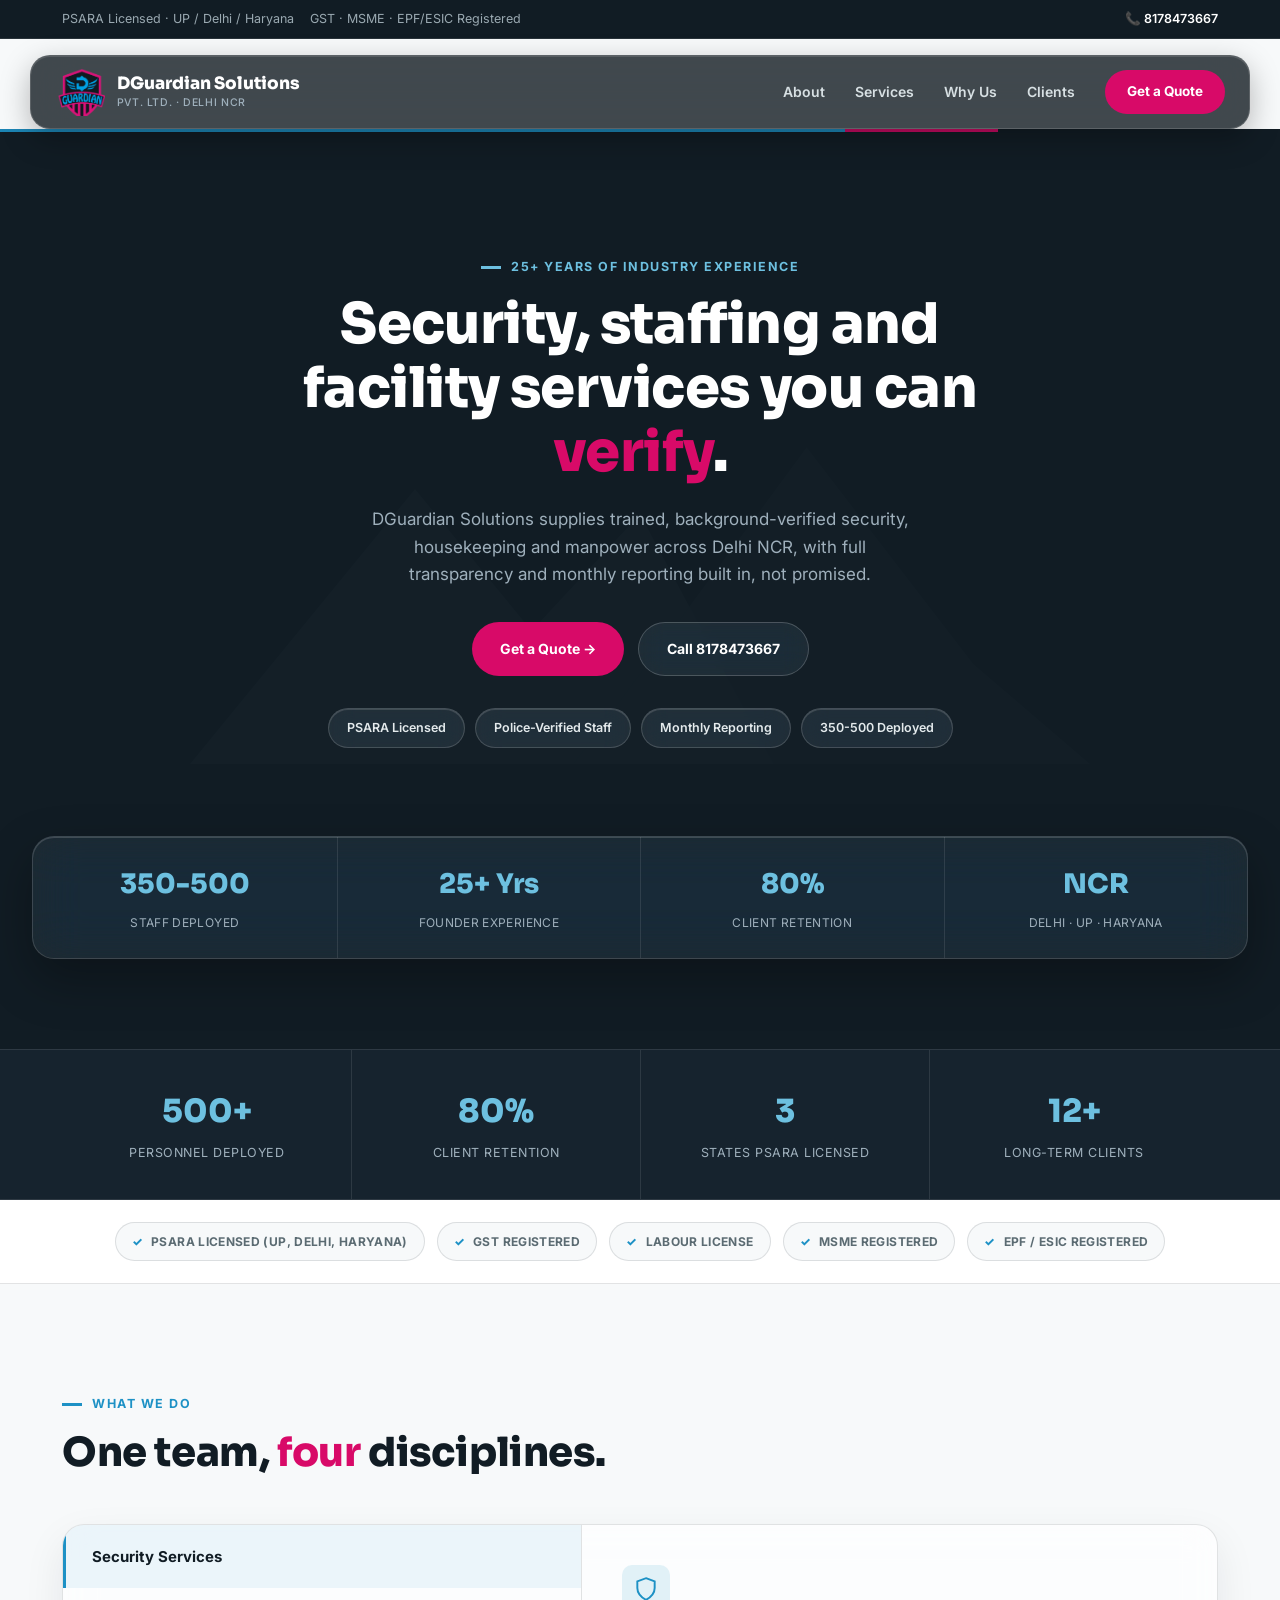
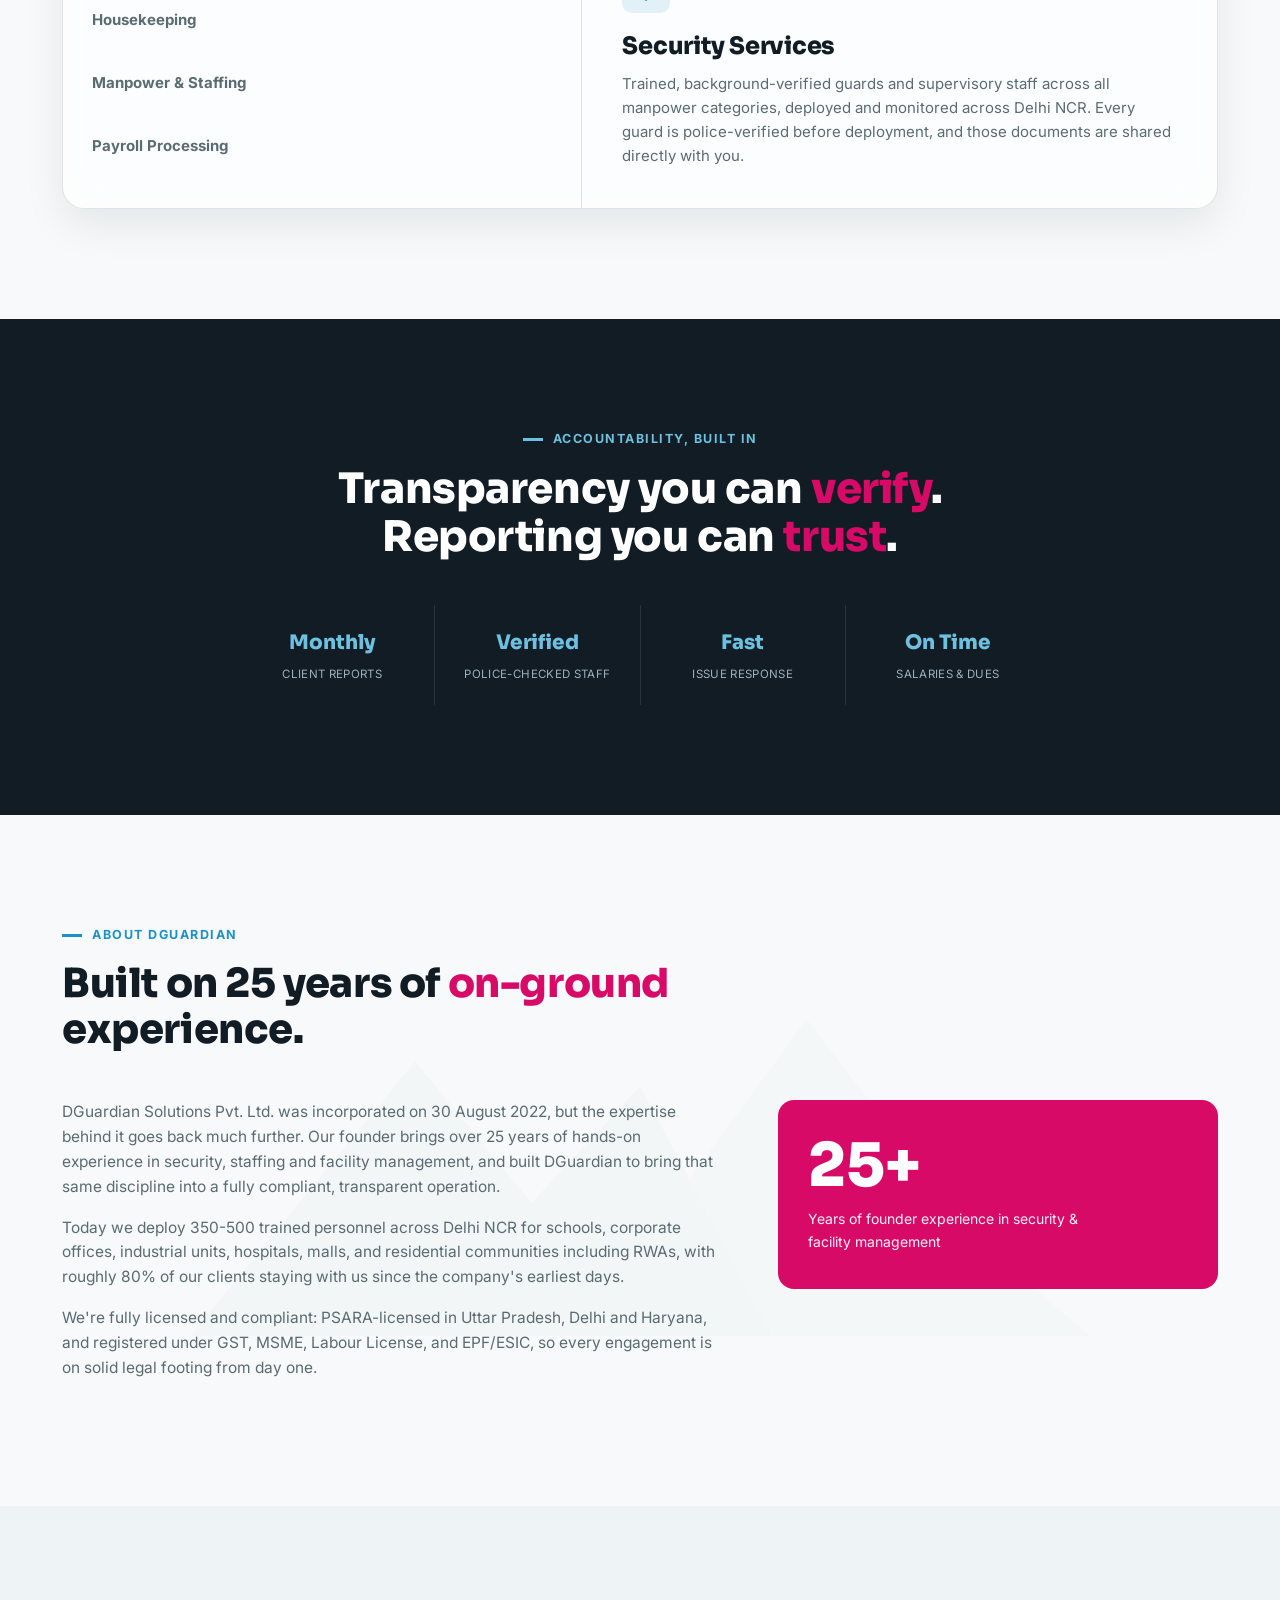
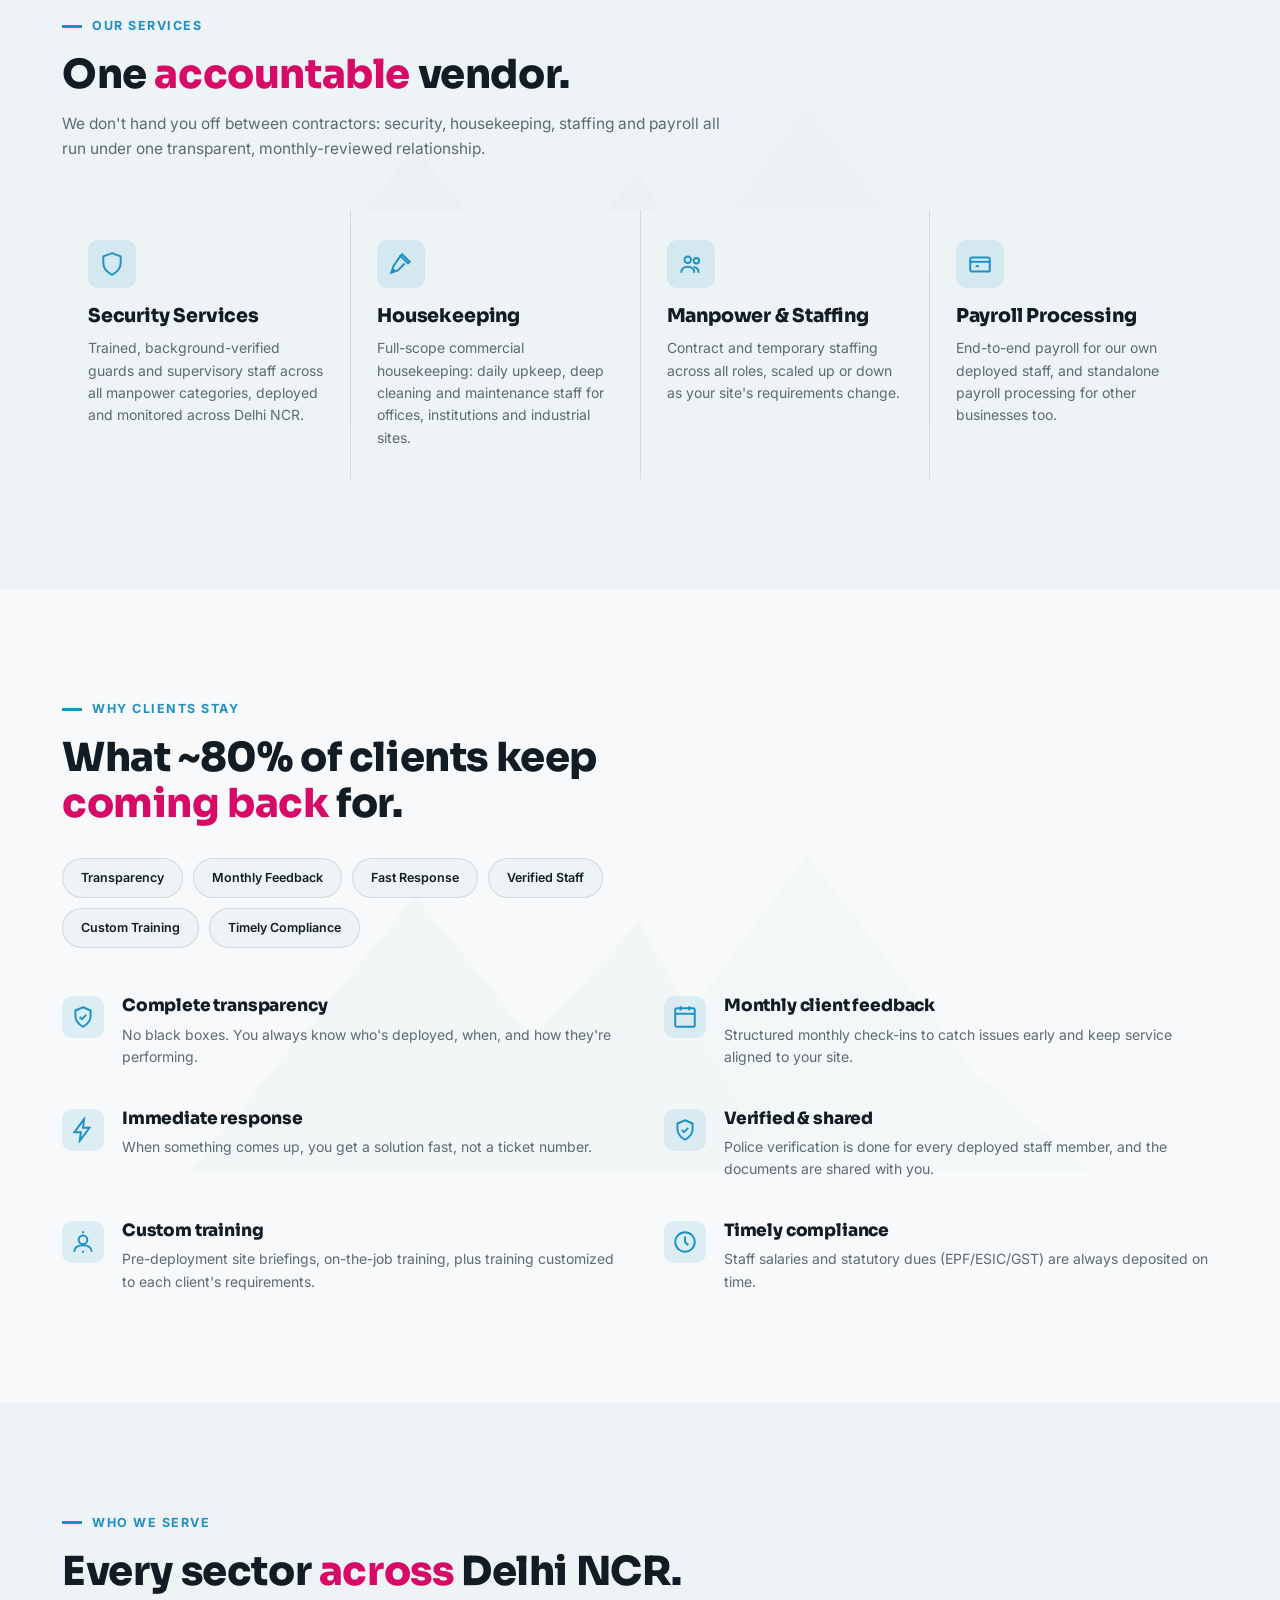
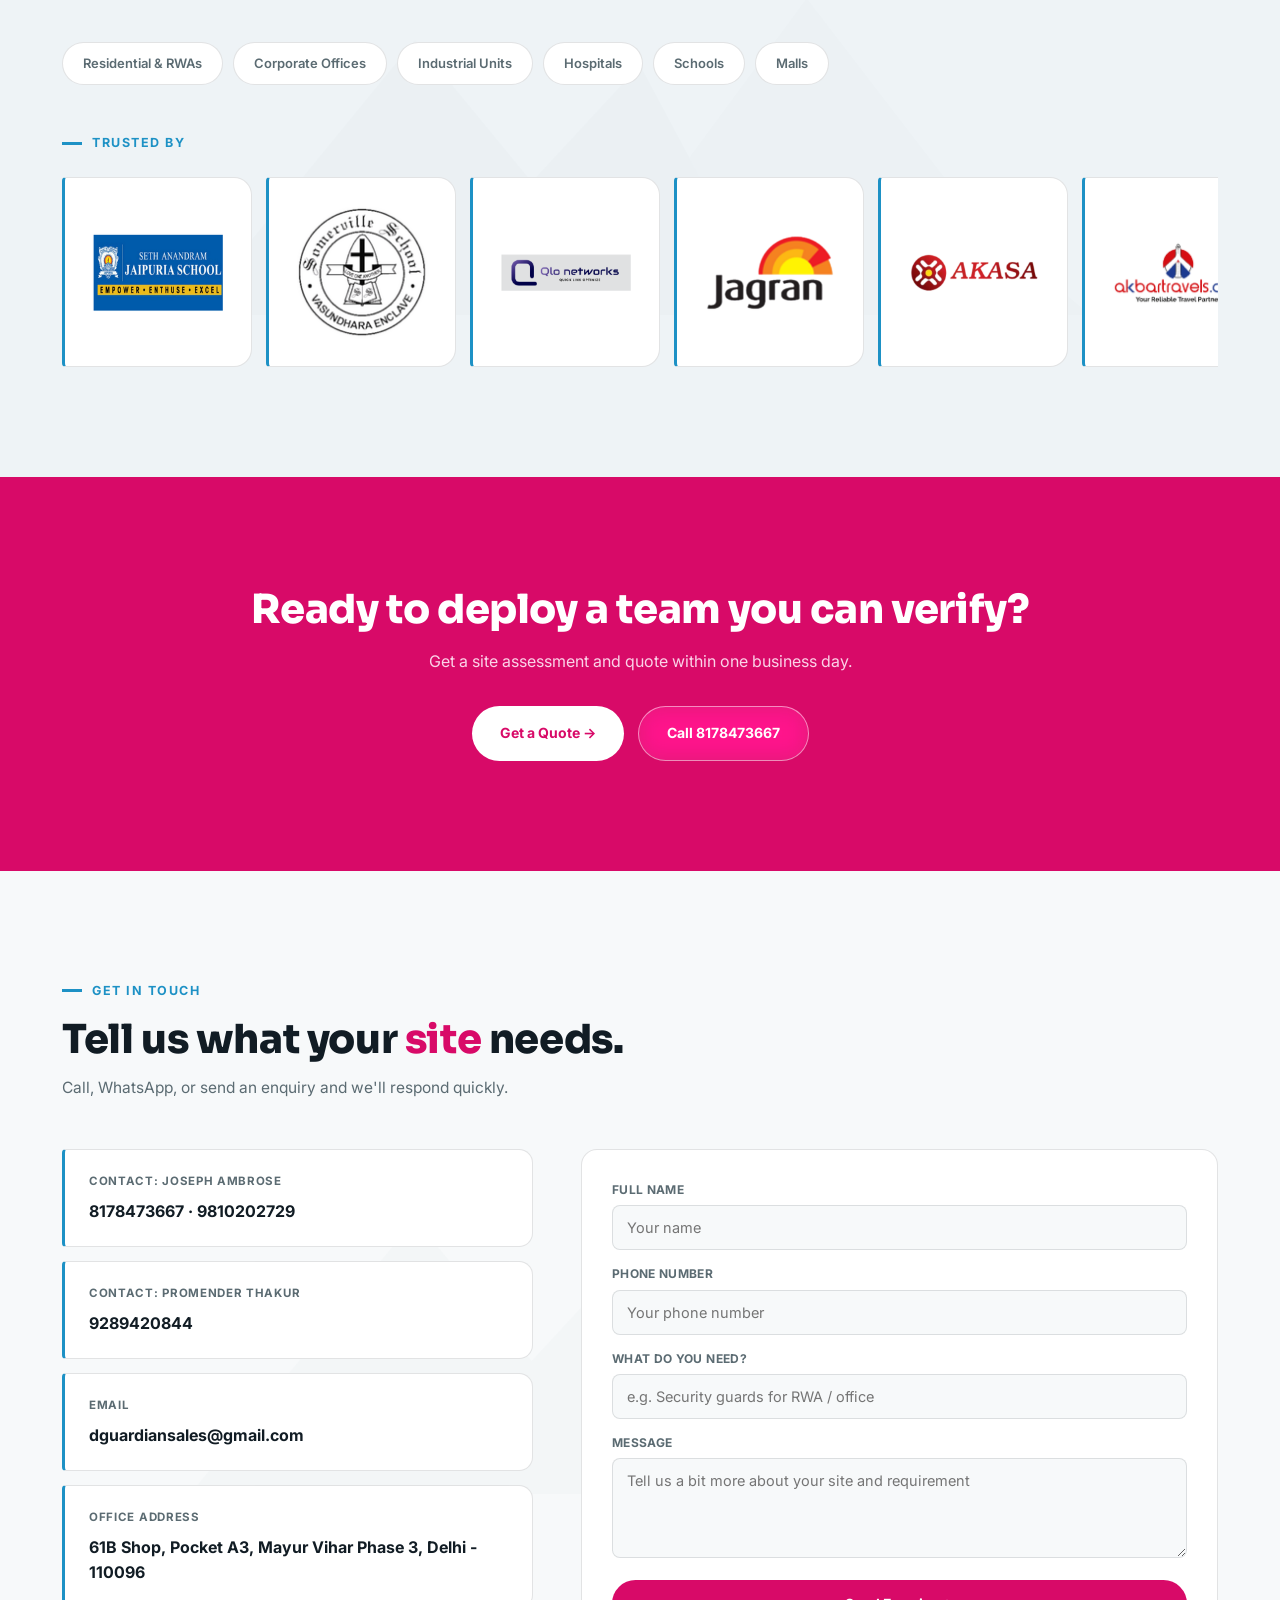
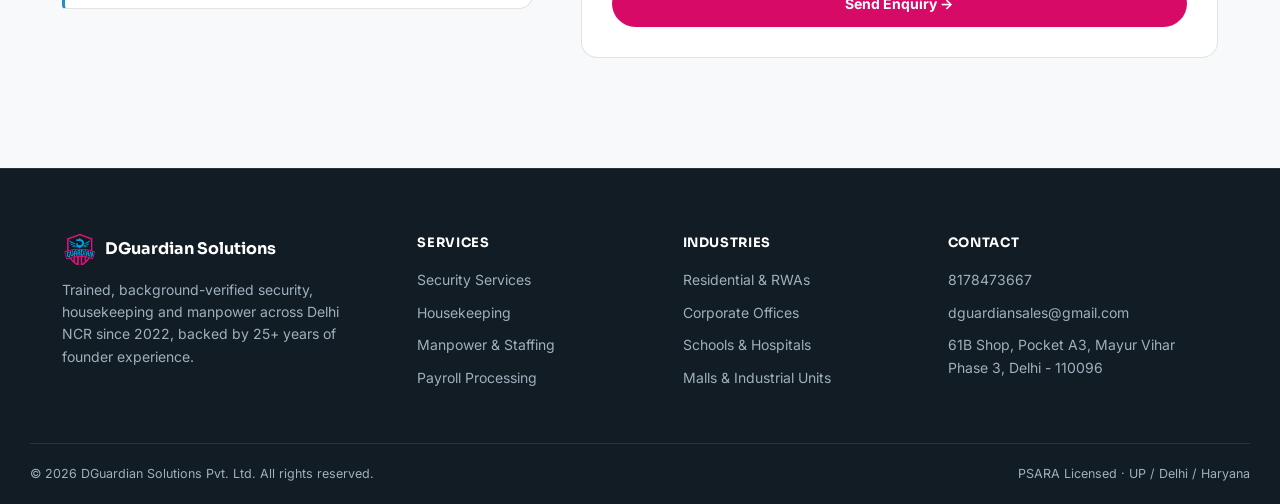
==== index.html @ 7794c3d0 "Add files via upload" ====
<!DOCTYPE html>
<html lang="en">
<head>
<meta charset="UTF-8">
<meta name="viewport" content="width=device-width, initial-scale=1.0">
<title>DGuardian Solutions Pvt. Ltd. | Security, Housekeeping &amp; Manpower in Delhi NCR</title>
<style>
  @import url('https://fonts.googleapis.com/css2?family=Sora:wght@600;700;800&family=Inter:wght@400;500;600;700&display=swap');

  :root{
    --navy:#111C24;
    --navy-2:#16232E;
    --navy-3:#1C2B37;
    --white:#F7F9FA;
    --panel-light:#FFFFFF;
    --alt-light:#EEF3F6;
    --ink:#111C24;
    --muted-ink:#5B6B72;
    --muted-onDark:#9FB0BC;
    --line-light:rgba(17,28,36,0.12);
    --line-dark:rgba(255,255,255,0.10);
    --blue:#1D91C5;
    --blue-dim:#6DC0E0;
    --magenta:#D80A68;
    --magenta-dim:#F291C0;
  }

  *{box-sizing:border-box; margin:0; padding:0;}
  html{scroll-behavior:smooth;}
  html, body{overflow-x:clip;}
  body{
    font-family:'Inter',sans-serif;
    background:var(--white);
    color:var(--ink);
    line-height:1.6;
    -webkit-font-smoothing:antialiased;
  }
  img,svg{max-width:100%; display:block;}
  a{color:inherit; text-decoration:none;}
  ul{list-style:none;}
  h1,h2,h3,h4{
    font-family:'Sora',sans-serif;
    font-weight:800;
    letter-spacing:-0.01em;
    line-height:1.14;
    color:var(--ink);
  }
  .wrap{max-width:1220px; margin:0 auto; padding:0 32px;}
  section{padding:110px 0;}
  @media(max-width:720px){ section{padding:64px 0;} .wrap{padding:0 22px;} }
  .icon{ width:26px; height:26px; stroke:currentColor; fill:none; stroke-width:1.8; }
  .em{ color:var(--magenta); font-style:normal; font-weight:800; }

  .marker{
    display:flex; align-items:center; gap:10px;
    font-family:'Inter',sans-serif; font-size:12.5px; font-weight:700;
    letter-spacing:0.12em; text-transform:uppercase; color:var(--blue);
    margin-bottom:16px;
  }
  .marker::before{ content:""; width:20px; height:3px; background:var(--blue); flex:0 0 auto; }
  .marker.on-dark{ color:var(--blue-dim); }
  .marker.on-dark::before{ background:var(--blue-dim); }

  .mountain-wm{
    position:absolute; left:50%; top:50%; transform:translate(-50%,-50%);
    width:min(1000px,92%); height:auto; opacity:0.07; pointer-events:none; z-index:-1;
    color:#3A4C58;
  }
  .mountain-wm.on-light{ opacity:0.05; color:#B9C6CC; }
  @media(max-width:720px){ .mountain-wm{ opacity:0.05; } }

  /* ---------- Top bar (dark) ---------- */
  .topbar{ background:var(--navy); color:#9AA9B1; font-size:12.5px; border-bottom:1px solid var(--line-dark); }
  .topbar .wrap{ display:flex; justify-content:space-between; align-items:center; padding:9px 32px; gap:16px; flex-wrap:wrap; }
  .topbar a{ color:#fff; font-weight:600; }
  .topbar .badges{ display:flex; gap:16px; flex-wrap:wrap; }

  /* ---------- Nav (dark glass, floats over hero) ---------- */
  header.nav{
    position:sticky; top:0; z-index:50;
    padding:16px 20px 0;
    pointer-events:none;
  }
  .navrow{
    display:flex; align-items:center; justify-content:space-between;
    padding:12px 24px; position:relative;
    max-width:1220px; margin:0 auto;
    background:rgba(13,22,29,0.78);
    backdrop-filter:blur(22px) saturate(140%);
    -webkit-backdrop-filter:blur(22px) saturate(140%);
    border:1px solid rgba(255,255,255,0.14);
    border-radius:20px;
    box-shadow:0 10px 30px rgba(0,0,0,0.28), inset 0 1px 0 rgba(255,255,255,0.12);
    pointer-events:auto;
  }
  .brand{ display:flex; align-items:center; gap:12px; }
  .brand img{ height:48px; width:auto; }
  .brand .name{ font-family:'Sora',sans-serif; color:#fff; font-weight:800; font-size:17px; line-height:1.1; }
  .brand .name span{ display:block; color:var(--muted-onDark); font-size:10.5px; letter-spacing:0.06em; font-weight:500; margin-top:3px; font-family:'Inter',sans-serif; text-transform:uppercase; }
  nav.links{ display:flex; gap:30px; align-items:center; }
  nav.links a{ color:#D7E0E3; font-size:14px; font-weight:600; transition:color .15s; }
  nav.links a:hover{ color:var(--blue-dim); }
  .nav-cta{
    background:var(--magenta); color:#fff!important;
    padding:11px 22px; font-weight:700!important; font-size:13.5px!important;
    border-radius:30px;
    transition:background .15s;
  }
  .nav-cta:hover{ color:#fff!important; background:#b8085a; }
  .burger{ display:none; background:none; border:none; color:#fff; font-size:26px; cursor:pointer; }
  @media(max-width:900px){
    nav.links{
      display:none; position:absolute; top:calc(100% + 8px); left:0; right:0;
      background:rgba(17,28,36,0.85);
      backdrop-filter:blur(20px) saturate(160%);
      -webkit-backdrop-filter:blur(20px) saturate(160%);
      flex-direction:column; align-items:flex-start;
      padding:20px 22px; gap:20px;
      border:1px solid rgba(255,255,255,0.14);
      border-radius:18px;
      box-shadow:0 16px 40px rgba(0,0,0,0.3);
    }
    nav.links.open{ display:flex; }
    .burger{ display:block; }
  }

  /* ---------- Hero (dark) ---------- */
  .hero{ background:var(--navy); padding:64px 0 0; position:relative; z-index:0; overflow:hidden; }
  .hero::before{
    content:""; position:absolute; top:0; left:0; right:0; height:3px;
    background:linear-gradient(90deg, var(--blue) 0%, var(--blue) 66%, var(--magenta) 66%, var(--magenta) 78%, transparent 78%);
    opacity:0.9;
  }
  .hero-main{ display:block; text-align:center; max-width:820px; margin:0 auto; padding:64px 32px 88px; }
  .hero h1{ font-size:clamp(34px,4.6vw,56px); margin-bottom:22px; color:#fff; }
  .hero p.lead{ color:var(--muted-onDark); font-size:17px; max-width:560px; margin:0 auto 34px; }
  .cta-row{ display:flex; gap:14px; flex-wrap:wrap; justify-content:center; }
  .btn{
    display:inline-flex; align-items:center; gap:8px;
    padding:15px 28px; font-weight:700; font-size:14px; cursor:pointer; border:none;
    transition:background .15s, border-color .15s;
    font-family:'Inter',sans-serif;
    border-radius:30px;
  }
  .btn-primary{ background:var(--magenta); color:#fff; }
  .btn-primary:hover{ background:#b8085a; }
  .btn-outline{
    background:rgba(255,255,255,0.06); color:#fff;
    border:1px solid rgba(255,255,255,0.20);
    backdrop-filter:blur(12px) saturate(160%);
    -webkit-backdrop-filter:blur(12px) saturate(160%);
  }
  .btn-outline:hover{ border-color:var(--blue-dim); }

  .pill-row{ display:flex; flex-wrap:wrap; gap:10px; margin-top:32px; justify-content:flex-start; }
  .pill{
    font-size:12.5px; font-weight:600; color:#E4EAEC;
    padding:9px 18px; border-radius:30px;
    background:rgba(255,255,255,0.07);
    backdrop-filter:blur(14px) saturate(160%);
    -webkit-backdrop-filter:blur(14px) saturate(160%);
    border:1px solid rgba(255,255,255,0.16);
    box-shadow:inset 0 1px 0 rgba(255,255,255,0.14);
  }
  .pill.on-light{
    color:var(--ink);
    background:var(--alt-light);
    border:1px solid var(--line-light);
    backdrop-filter:none;
    -webkit-backdrop-filter:none;
    box-shadow:none;
  }

  .hero-strip{ padding:0 32px 90px; position:relative; z-index:1; }
  .hero-strip-row{
    display:grid; grid-template-columns:repeat(4,1fr);
    max-width:1220px; margin:0 auto;
    background:rgba(255,255,255,0.06);
    backdrop-filter:blur(24px) saturate(180%);
    -webkit-backdrop-filter:blur(24px) saturate(180%);
    border:1px solid rgba(255,255,255,0.14);
    border-radius:22px;
    box-shadow:0 20px 50px rgba(0,0,0,0.3), inset 0 1px 0 rgba(255,255,255,0.16);
    overflow:hidden;
  }
  @media(max-width:720px){ .hero-strip-row{ grid-template-columns:repeat(2,1fr); } }
  .hs-cell{ padding:26px 20px; text-align:center; border-left:1px solid rgba(255,255,255,0.10); }
  .hs-cell:first-child{ border-left:none; }
  @media(max-width:720px){ .hs-cell:nth-child(odd){ border-left:none; } .hs-cell{ border-top:1px solid rgba(255,255,255,0.10); } .hs-cell:nth-child(-n+2){ border-top:none; } }
  .hs-cell .n{ font-family:'Sora',sans-serif; font-weight:800; font-size:27px; color:var(--blue-dim); }
  .hs-cell .l{ font-size:12px; color:var(--muted-onDark); margin-top:6px; text-transform:uppercase; letter-spacing:0.03em; }

  /* ---------- Stats band (dark navy, blue numbers) ---------- */
  .stats-band{ background:var(--navy-2); padding:0; border-top:1px solid var(--line-dark); border-bottom:1px solid var(--line-dark); }
  .stats-band .row{ display:grid; grid-template-columns:repeat(4,1fr); }
  @media(max-width:720px){ .stats-band .row{ grid-template-columns:repeat(2,1fr); } }
  .stats-band .cell{ padding:36px 20px; text-align:center; border-left:1px solid var(--line-dark); }
  .stats-band .cell:first-child{ border-left:none; }
  @media(max-width:720px){ .stats-band .cell:nth-child(odd){ border-left:none; } }
  .stats-band .n{ font-family:'Sora',sans-serif; font-weight:800; font-size:32px; color:var(--blue-dim); }
  .stats-band .l{ font-size:12.5px; color:var(--muted-onDark); margin-top:6px; text-transform:uppercase; letter-spacing:0.04em; }

  /* ---------- Compliance strip (light) ---------- */
  .compliance{ background:var(--panel-light); padding:22px 0; border-bottom:1px solid var(--line-light); }
  .compliance .wrap{ display:flex; gap:12px; flex-wrap:wrap; justify-content:center; }
  .comp-chip{
    font-size:12px; font-weight:700; color:var(--muted-ink); display:flex; align-items:center; gap:8px;
    text-transform:uppercase; letter-spacing:0.03em;
    padding:9px 16px; border:1px solid var(--line-light); background:var(--white);
    border-radius:30px;
  }
  .comp-chip .tick{ color:var(--blue); font-weight:800; }

  /* ---------- Section heading pattern ---------- */
  .sec-head{ max-width:680px; margin-bottom:48px; }
  .sec-head h2{ font-size:clamp(28px,3.4vw,40px); margin-bottom:14px; }
  .sec-head p{ font-size:15.5px; color:var(--muted-ink); }
  .on-dark .sec-head h2{ color:#fff; }
  .on-dark .sec-head p{ color:var(--muted-onDark); }

  /* ---------- Tabbed feature card (light section) ---------- */
  .tabs-section{ background:var(--white); position:relative; z-index:0; overflow:hidden; }
  .tabs-card{
    display:grid; grid-template-columns:0.9fr 1.1fr;
    background:rgba(255,255,255,0.7);
    backdrop-filter:blur(16px) saturate(140%);
    -webkit-backdrop-filter:blur(16px) saturate(140%);
    border:1px solid var(--line-light);
    border-radius:22px;
    box-shadow:0 16px 40px rgba(17,28,36,0.08);
    overflow:hidden;
  }
  @media(max-width:900px){ .tabs-card{ grid-template-columns:1fr; } }
  .tabs-list{ border-right:1px solid var(--line-light); }
  @media(max-width:900px){ .tabs-list{ border-right:none; border-bottom:1px solid var(--line-light); display:flex; overflow-x:auto; } }
  .tab-btn{
    display:block; width:100%; text-align:left; background:none; border:none; cursor:pointer;
    padding:22px 26px; font-weight:700; font-size:15px; color:var(--muted-ink);
    border-left:3px solid transparent; transition:background .15s, color .15s;
    font-family:'Inter',sans-serif;
  }
  @media(max-width:900px){ .tab-btn{ white-space:nowrap; border-left:none; border-bottom:3px solid transparent; } }
  .tab-btn:hover{ color:var(--ink); }
  .tab-btn.active{ color:var(--ink); background:rgba(29,145,197,0.08); border-left-color:var(--blue); }
  @media(max-width:900px){ .tab-btn.active{ border-left-color:transparent; border-bottom-color:var(--blue); } }
  .tab-panels{ padding:40px; display:flex; align-items:center; }
  @media(max-width:720px){ .tab-panels{ padding:28px; } }
  .tab-panel{ display:none; }
  .tab-panel.active{ display:block; }
  .tab-panel .icon-badge{ width:48px; height:48px; display:flex; align-items:center; justify-content:center; background:rgba(29,145,197,0.12); color:var(--blue); margin-bottom:20px; border-radius:10px; }
  .tab-panel h3{ font-size:24px; margin-bottom:12px; }
  .tab-panel p{ font-size:15px; color:var(--muted-ink); }

  /* ---------- Statement + stats row (dark navy) ---------- */
  .statement{ background:var(--navy); text-align:center; position:relative; z-index:0; overflow:hidden; }
  .statement h2{ font-size:clamp(28px,3.6vw,42px); max-width:760px; margin:0 auto 44px; color:#fff; }
  .statement-row{ display:grid; grid-template-columns:repeat(4,1fr); gap:1px; background:var(--line-dark); max-width:820px; margin:0 auto; }
  @media(max-width:720px){ .statement-row{ grid-template-columns:repeat(2,1fr); } }
  .statement-row .cell{ background:var(--navy); padding:22px 14px; }
  .statement-row .n{ font-family:'Sora',sans-serif; font-weight:800; font-size:20px; color:var(--blue-dim); }
  .statement-row .l{ font-size:11.5px; color:var(--muted-onDark); margin-top:6px; text-transform:uppercase; letter-spacing:0.03em; }

  /* ---------- About (light) ---------- */
  .about{ background:var(--white); position:relative; z-index:0; overflow:hidden; }
  .about-grid{ display:grid; grid-template-columns:1.2fr 0.8fr; gap:56px; align-items:start; }
  @media(max-width:900px){ .about-grid{ grid-template-columns:1fr; } }
  .about-copy p{ margin-bottom:16px; color:var(--muted-ink); font-size:15.5px; }
  .founder-card{ background:var(--magenta); color:#fff; padding:36px 30px; border-radius:16px; }
  .founder-card .big-num{ font-family:'Sora',sans-serif; font-weight:800; font-size:60px; line-height:1; }
  .founder-card .cap{ font-size:14px; opacity:0.95; margin-top:12px; max-width:280px; }

  /* ---------- Services (light) ---------- */
  .services{ background:var(--alt-light); position:relative; z-index:0; overflow:hidden; }
  .svc-grid{ display:grid; grid-template-columns:repeat(4,1fr); gap:1px; background:var(--line-light); }
  @media(max-width:960px){ .svc-grid{ grid-template-columns:1fr 1fr; } }
  @media(max-width:560px){ .svc-grid{ grid-template-columns:1fr; } }
  .svc-card{ background:var(--alt-light); padding:30px 26px; }
  .svc-card .icon-badge{
    width:48px; height:48px; display:flex; align-items:center; justify-content:center;
    background:rgba(29,145,197,0.12); color:var(--blue); margin-bottom:18px; border-radius:10px;
  }
  .svc-card h3{ font-size:19px; margin-bottom:10px; }
  .svc-card p{ font-size:14px; color:var(--muted-ink); }

  /* ---------- Why choose us (light) ---------- */
  .why{ background:var(--white); position:relative; z-index:0; overflow:hidden; }
  .why-grid{ display:grid; grid-template-columns:1fr 1fr; gap:40px 48px; }
  @media(max-width:720px){ .why-grid{ grid-template-columns:1fr; gap:32px; } }
  .why-item{ padding:0; display:flex; gap:18px; align-items:flex-start; }
  .why-item .icon-badge{
    flex:0 0 auto; width:42px; height:42px; display:flex; align-items:center; justify-content:center;
    background:rgba(29,145,197,0.12); color:var(--blue); border-radius:10px;
  }
  .why-item h4{ font-size:17px; margin-bottom:8px; }
  .why-item p{ font-size:14px; color:var(--muted-ink); }

  /* ---------- Industries / clients (light) ---------- */
  .industries{ background:var(--alt-light); position:relative; z-index:0; overflow:hidden; }
  .chip-row{ display:flex; flex-wrap:wrap; gap:10px; margin-bottom:48px; }
  .chip{
    padding:10px 20px; background:var(--panel-light); border:1px solid var(--line-light);
    font-size:13px; font-weight:600; color:var(--muted-ink);
    transition:border-color .15s, color .15s; border-radius:30px;
  }
  .chip:hover{ border-color:var(--blue); color:var(--ink); }

  .marquee{ overflow:hidden; position:relative; }
  .marquee-track{ display:flex; gap:14px; width:max-content; animation:scroll-left 32s linear infinite; }
  .marquee:hover .marquee-track{ animation-play-state:paused; }
  @keyframes scroll-left{ from{transform:translateX(0);} to{transform:translateX(-50%);} }
  .logo-plate{
    background:var(--panel-light); border:1px solid var(--line-light); border-left:3px solid var(--blue);
    display:flex; align-items:center; justify-content:center; text-align:center;
    width:190px; height:190px; flex:0 0 auto; padding:18px;
    font-family:'Sora',sans-serif; font-weight:700; font-size:13.5px; color:var(--ink);
    line-height:1.3; white-space:normal;
    border-radius:4px 18px 18px 4px;
  }
  .logo-plate.has-img{ padding:24px; }
  .logo-plate.has-img img{ max-width:100%; max-height:100%; width:auto; height:auto; object-fit:contain; }
  @media(max-width:720px){
    .logo-plate{ width:140px; height:140px; padding:14px; font-size:12px; }
    .logo-plate.has-img{ padding:16px; }
  }

  /* ---------- CTA band (magenta — the one deliberate CTA moment) ---------- */
  .cta-band{ background:var(--magenta); text-align:center; }
  .cta-band h2{ color:#fff; font-size:clamp(28px,3.6vw,40px); margin-bottom:16px; }
  .cta-band p{ color:#FBD3E8; font-size:16px; margin-bottom:32px; }
  .cta-band .cta-row{ justify-content:center; }
  .cta-band .btn-outline{ color:#fff; border-color:rgba(255,255,255,0.5); background:rgba(255,255,255,0.08); }
  .cta-band .btn-primary{ background:#fff; color:var(--magenta); }

  /* ---------- Contact (light) ---------- */
  .contact{ background:var(--white); position:relative; z-index:0; overflow:hidden; }
  .contact-grid{ display:grid; grid-template-columns:0.85fr 1.15fr; gap:48px; align-items:start; }
  @media(max-width:900px){ .contact-grid{ grid-template-columns:1fr; } }
  .contact-card{ background:var(--panel-light); border:1px solid var(--line-light); padding:22px 24px; margin-bottom:14px; border-left:3px solid var(--blue); border-radius:4px 14px 14px 4px; }
  .contact-card .k{ font-size:11.5px; color:var(--muted-ink); font-weight:700; letter-spacing:0.06em; margin-bottom:8px; text-transform:uppercase; }
  .contact-card .v{ font-size:16px; font-weight:700; color:var(--ink); }
  .contact-card .v a{ color:var(--ink); }
  .form{ background:var(--panel-light); border:1px solid var(--line-light); padding:30px; border-radius:16px; }
  .form input, .form textarea{
    width:100%; background:var(--white); border:1px solid var(--line-light);
    padding:13px 14px; color:var(--ink); font-family:'Inter',sans-serif;
    font-size:14.5px; margin-bottom:14px; transition:border-color .15s; border-radius:8px;
  }
  .form input:focus, .form textarea:focus{ outline:none; border-color:var(--blue); }
  .form label{ font-size:12px; color:var(--muted-ink); margin-bottom:6px; display:block; font-weight:700; text-transform:uppercase; letter-spacing:0.03em; }
  .form textarea{ resize:vertical; min-height:100px; }

  /* ---------- Footer (dark) ---------- */
  footer{ background:var(--navy); color:var(--muted-onDark); padding-top:64px; border-top:1px solid var(--line-dark); }
  .foot-grid{ display:grid; grid-template-columns:1.4fr 1fr 1fr 1.2fr; gap:40px; padding-bottom:44px; }
  @media(max-width:900px){ .foot-grid{ grid-template-columns:1fr 1fr; } }
  @media(max-width:560px){ .foot-grid{ grid-template-columns:1fr; } }
  .foot-col h5{ font-family:'Sora',sans-serif; font-weight:700; font-size:13px; color:#fff; text-transform:uppercase; letter-spacing:0.05em; margin-bottom:16px; }
  .foot-col ul li{ margin-bottom:10px; font-size:14px; }
  .foot-col ul li a:hover{ color:var(--blue-dim); }
  .foot-brand{ display:flex; align-items:center; gap:10px; margin-bottom:14px; }
  .foot-brand img{ height:32px; }
  .foot-brand span{ color:#fff; font-weight:700; font-family:'Sora',sans-serif; }
  .foot-col p{ font-size:14px; max-width:280px; }
  .foot-bottom{ border-top:1px solid var(--line-dark); padding:20px 0; font-size:12.5px; display:flex; justify-content:space-between; flex-wrap:wrap; gap:10px; }

  /* ---------- Scroll reveal ---------- */
  .reveal{ opacity:0; transform:translateY(16px); transition:opacity .55s ease, transform .55s ease; }
  .reveal.in{ opacity:1; transform:translateY(0); }
  @media (prefers-reduced-motion: reduce){
    .reveal{ opacity:1; transform:none; transition:none; }
    .marquee-track{ animation:none; }
  }
</style>
</head>
<body>

<div class="topbar">
  <div class="wrap">
    <div class="badges">
      <span>PSARA Licensed · UP / Delhi / Haryana</span>
      <span>GST · MSME · EPF/ESIC Registered</span>
    </div>
    <div><a href="tel:+918178473667">📞 8178473667</a></div>
  </div>
</div>

<header class="nav">
  <div class="wrap navrow">
    <div class="brand">
      <img src="[data-uri]" alt="DGuardian Solutions logo">
      <div class="name">DGuardian Solutions<span>Pvt. Ltd. · Delhi NCR</span></div>
    </div>
    <nav class="links">
      <a href="#about">About</a>
      <a href="#services">Services</a>
      <a href="#why">Why Us</a>
      <a href="#clients">Clients</a>
      <a href="#contact" class="nav-cta">Get a Quote</a>
    </nav>
    <button class="burger">☰</button>
  </div>
</header>

<section class="hero">
  <svg class="mountain-wm" viewBox="0 0 1200 420" fill="none" xmlns="http://www.w3.org/2000/svg" aria-hidden="true">
    <polygon points="60,420 330,90 470,260 600,120 760,420" fill="currentColor"/>
    <polygon points="520,420 800,40 1000,300 1140,420" fill="currentColor" opacity="0.75"/>
  </svg>
  <div class="hero-main">
    <div class="marker on-dark" style="justify-content:center;">25+ years of industry experience</div>
    <h1>Security, staffing and facility services you can <span class="em">verify</span>.</h1>
    <p class="lead">DGuardian Solutions supplies trained, background-verified security, housekeeping and manpower across Delhi NCR, with full transparency and monthly reporting built in, not promised.</p>
    <div class="cta-row">
      <a href="#contact" class="btn btn-primary">Get a Quote →</a>
      <a href="tel:+918178473667" class="btn btn-outline">Call 8178473667</a>
    </div>
    <div class="pill-row" style="justify-content:center;">
      <span class="pill">PSARA Licensed</span>
      <span class="pill">Police-Verified Staff</span>
      <span class="pill">Monthly Reporting</span>
      <span class="pill">350-500 Deployed</span>
    </div>
  </div>
  <div class="hero-strip">
    <div class="hero-strip-row">
      <div class="hs-cell"><div class="n">350-500</div><div class="l">Staff Deployed</div></div>
      <div class="hs-cell"><div class="n">25+ Yrs</div><div class="l">Founder Experience</div></div>
      <div class="hs-cell"><div class="n">80%</div><div class="l">Client Retention</div></div>
      <div class="hs-cell"><div class="n">NCR</div><div class="l">Delhi · UP · Haryana</div></div>
    </div>
  </div>
</section>

<div class="stats-band">
  <div class="wrap row">
    <div class="cell"><div class="n">500+</div><div class="l">Personnel Deployed</div></div>
    <div class="cell"><div class="n">80%</div><div class="l">Client Retention</div></div>
    <div class="cell"><div class="n">3</div><div class="l">States PSARA Licensed</div></div>
    <div class="cell"><div class="n">12+</div><div class="l">Long-Term Clients</div></div>
  </div>
</div>

<div class="compliance">
  <div class="wrap">
    <div class="comp-chip"><span class="tick">✓</span> PSARA Licensed (UP, Delhi, Haryana)</div>
    <div class="comp-chip"><span class="tick">✓</span> GST Registered</div>
    <div class="comp-chip"><span class="tick">✓</span> Labour License</div>
    <div class="comp-chip"><span class="tick">✓</span> MSME Registered</div>
    <div class="comp-chip"><span class="tick">✓</span> EPF / ESIC Registered</div>
  </div>
</div>

<section class="tabs-section reveal">
  <div class="wrap">
    <div class="sec-head">
      <div class="marker">What we do</div>
      <h2>One team, <span class="em">four</span> disciplines.</h2>
    </div>
    <div class="tabs-card">
      <div class="tabs-list">
        <button class="tab-btn active" data-tab="t1">Security Services</button>
        <button class="tab-btn" data-tab="t2">Housekeeping</button>
        <button class="tab-btn" data-tab="t3">Manpower &amp; Staffing</button>
        <button class="tab-btn" data-tab="t4">Payroll Processing</button>
      </div>
      <div class="tab-panels">
        <div class="tab-panel active" id="t1">
          <div class="icon-badge"><svg class="icon" viewBox="0 0 24 24"><path d="M12 2l8 3v6c0 5-3.5 8.5-8 11-4.5-2.5-8-6-8-11V5l8-3z"/></svg></div>
          <h3>Security Services</h3>
          <p>Trained, background-verified guards and supervisory staff across all manpower categories, deployed and monitored across Delhi NCR. Every guard is police-verified before deployment, and those documents are shared directly with you.</p>
        </div>
        <div class="tab-panel" id="t2">
          <div class="icon-badge"><svg class="icon" viewBox="0 0 24 24"><path d="M13 3l7 7-1.5 1.5L11.5 4.5z"/><path d="M11.5 4.5L5 14l-2 6 6-2 6.5-6.5"/><path d="M3 20l3-3"/></svg></div>
          <h3>Housekeeping</h3>
          <p>Full-scope commercial housekeeping: daily upkeep, deep cleaning and maintenance staff for offices, institutions and industrial sites, all managed under the same transparent, monthly-reviewed relationship.</p>
        </div>
        <div class="tab-panel" id="t3">
          <div class="icon-badge"><svg class="icon" viewBox="0 0 24 24"><circle cx="9" cy="8" r="3"/><circle cx="17" cy="9" r="2.5"/><path d="M3 20c0-3.3 2.7-5.5 6-5.5s6 2.2 6 5.5"/><path d="M14.5 14.8c2.4.3 4.5 2.2 4.5 5.2"/></svg></div>
          <h3>Manpower &amp; Staffing</h3>
          <p>Contract and temporary staffing across all roles, scaled up or down as your site's requirements change, backed by 25+ years of on-ground hiring and deployment experience.</p>
        </div>
        <div class="tab-panel" id="t4">
          <div class="icon-badge"><svg class="icon" viewBox="0 0 24 24"><rect x="3" y="6" width="18" height="13" rx="1.5"/><path d="M3 10h18"/><path d="M8 14h3"/></svg></div>
          <h3>Payroll Processing</h3>
          <p>End-to-end payroll for our own deployed staff, and standalone payroll processing for other businesses too, with statutory dues always deposited on time.</p>
        </div>
      </div>
    </div>
  </div>
</section>

<section class="statement reveal">
  <div class="wrap">
    <div class="marker on-dark" style="justify-content:center;">Accountability, built in</div>
    <h2 style="color:#fff;">Transparency you can <span class="em">verify</span>. Reporting you can <span class="em">trust</span>.</h2>
    <div class="statement-row">
      <div class="cell"><div class="n">Monthly</div><div class="l">Client Reports</div></div>
      <div class="cell"><div class="n">Verified</div><div class="l">Police-Checked Staff</div></div>
      <div class="cell"><div class="n">Fast</div><div class="l">Issue Response</div></div>
      <div class="cell"><div class="n">On Time</div><div class="l">Salaries &amp; Dues</div></div>
    </div>
  </div>
</section>

<section class="about reveal" id="about">
  <svg class="mountain-wm on-light" viewBox="0 0 1200 420" fill="none" xmlns="http://www.w3.org/2000/svg" aria-hidden="true">
    <polygon points="60,420 330,90 470,260 600,120 760,420" fill="currentColor"/>
    <polygon points="520,420 800,40 1000,300 1140,420" fill="currentColor" opacity="0.75"/>
  </svg>
  <div class="wrap">
    <div class="sec-head">
      <div class="marker">About DGuardian</div>
      <h2>Built on 25 years of <span class="em">on-ground</span> experience.</h2>
    </div>
    <div class="about-grid">
      <div class="about-copy">
        <p>DGuardian Solutions Pvt. Ltd. was incorporated on 30 August 2022, but the expertise behind it goes back much further. Our founder brings over 25 years of hands-on experience in security, staffing and facility management, and built DGuardian to bring that same discipline into a fully compliant, transparent operation.</p>
        <p>Today we deploy 350-500 trained personnel across Delhi NCR for schools, corporate offices, industrial units, hospitals, malls, and residential communities including RWAs, with roughly 80% of our clients staying with us since the company's earliest days.</p>
        <p>We're fully licensed and compliant: PSARA-licensed in Uttar Pradesh, Delhi and Haryana, and registered under GST, MSME, Labour License, and EPF/ESIC, so every engagement is on solid legal footing from day one.</p>
      </div>
      <div class="founder-card">
        <div class="big-num">25+</div>
        <div class="cap">Years of founder experience in security &amp; facility management</div>
      </div>
    </div>
  </div>
</section>

<section class="services reveal" id="services">
  <svg class="mountain-wm on-light" viewBox="0 0 1200 420" fill="none" xmlns="http://www.w3.org/2000/svg" aria-hidden="true">
    <polygon points="60,420 330,90 470,260 600,120 760,420" fill="currentColor"/>
    <polygon points="520,420 800,40 1000,300 1140,420" fill="currentColor" opacity="0.75"/>
  </svg>
  <div class="wrap">
    <div class="sec-head">
      <div class="marker">Our services</div>
      <h2>One <span class="em">accountable</span> vendor.</h2>
      <p>We don't hand you off between contractors: security, housekeeping, staffing and payroll all run under one transparent, monthly-reviewed relationship.</p>
    </div>
    <div class="svc-grid">
      <div class="svc-card">
        <div class="icon-badge">
          <svg class="icon" viewBox="0 0 24 24"><path d="M12 2l8 3v6c0 5-3.5 8.5-8 11-4.5-2.5-8-6-8-11V5l8-3z"/></svg>
        </div>
        <h3>Security Services</h3>
        <p>Trained, background-verified guards and supervisory staff across all manpower categories, deployed and monitored across Delhi NCR.</p>
      </div>
      <div class="svc-card">
        <div class="icon-badge">
          <svg class="icon" viewBox="0 0 24 24"><path d="M13 3l7 7-1.5 1.5L11.5 4.5z"/><path d="M11.5 4.5L5 14l-2 6 6-2 6.5-6.5"/><path d="M3 20l3-3"/></svg>
        </div>
        <h3>Housekeeping</h3>
        <p>Full-scope commercial housekeeping: daily upkeep, deep cleaning and maintenance staff for offices, institutions and industrial sites.</p>
      </div>
      <div class="svc-card">
        <div class="icon-badge">
          <svg class="icon" viewBox="0 0 24 24"><circle cx="9" cy="8" r="3"/><circle cx="17" cy="9" r="2.5"/><path d="M3 20c0-3.3 2.7-5.5 6-5.5s6 2.2 6 5.5"/><path d="M14.5 14.8c2.4.3 4.5 2.2 4.5 5.2"/></svg>
        </div>
        <h3>Manpower &amp; Staffing</h3>
        <p>Contract and temporary staffing across all roles, scaled up or down as your site's requirements change.</p>
      </div>
      <div class="svc-card">
        <div class="icon-badge">
          <svg class="icon" viewBox="0 0 24 24"><rect x="3" y="6" width="18" height="13" rx="1.5"/><path d="M3 10h18"/><path d="M8 14h3"/></svg>
        </div>
        <h3>Payroll Processing</h3>
        <p>End-to-end payroll for our own deployed staff, and standalone payroll processing for other businesses too.</p>
      </div>
    </div>
  </div>
</section>

<section class="why reveal" id="why">
  <svg class="mountain-wm on-light" viewBox="0 0 1200 420" fill="none" xmlns="http://www.w3.org/2000/svg" aria-hidden="true">
    <polygon points="60,420 330,90 470,260 600,120 760,420" fill="currentColor"/>
    <polygon points="520,420 800,40 1000,300 1140,420" fill="currentColor" opacity="0.75"/>
  </svg>
  <div class="wrap">
    <div class="sec-head">
      <div class="marker">Why clients stay</div>
      <h2>What ~80% of clients keep <span class="em">coming back</span> for.</h2>
      <div class="pill-row">
        <span class="pill on-light">Transparency</span>
        <span class="pill on-light">Monthly Feedback</span>
        <span class="pill on-light">Fast Response</span>
        <span class="pill on-light">Verified Staff</span>
        <span class="pill on-light">Custom Training</span>
        <span class="pill on-light">Timely Compliance</span>
      </div>
    </div>
    <div class="why-grid">
      <div class="why-item">
        <div class="icon-badge"><svg class="icon" viewBox="0 0 24 24" width="22" height="22"><path d="M12 3l7 3v5c0 4.5-3 7.7-7 10-4-2.3-7-5.5-7-10V6l7-3z"/><path d="M9 12l2 2 4-4"/></svg></div>
        <div><h4>Complete transparency</h4><p>No black boxes. You always know who's deployed, when, and how they're performing.</p></div>
      </div>
      <div class="why-item">
        <div class="icon-badge"><svg class="icon" viewBox="0 0 24 24" width="22" height="22"><rect x="3" y="4" width="18" height="17" rx="1.5"/><path d="M3 9h18"/><path d="M8 2v4M16 2v4"/></svg></div>
        <div><h4>Monthly client feedback</h4><p>Structured monthly check-ins to catch issues early and keep service aligned to your site.</p></div>
      </div>
      <div class="why-item">
        <div class="icon-badge"><svg class="icon" viewBox="0 0 24 24" width="22" height="22"><path d="M13 2L4 14h6l-1 8 9-12h-6l1-8z"/></svg></div>
        <div><h4>Immediate response</h4><p>When something comes up, you get a solution fast, not a ticket number.</p></div>
      </div>
      <div class="why-item">
        <div class="icon-badge"><svg class="icon" viewBox="0 0 24 24" width="22" height="22"><path d="M12 3l7 3v5c0 4.5-3 7.7-7 10-4-2.3-7-5.5-7-10V6l7-3z"/><path d="M9 12l2 2 4-4"/></svg></div>
        <div><h4>Verified &amp; shared</h4><p>Police verification is done for every deployed staff member, and the documents are shared with you.</p></div>
      </div>
      <div class="why-item">
        <div class="icon-badge"><svg class="icon" viewBox="0 0 24 24" width="22" height="22"><path d="M12 14a4 4 0 100-8 4 4 0 000 8z"/><path d="M4 21c0-4 3.5-6 8-6s8 2 8 6"/><path d="M12 2v2M12 20v2"/></svg></div>
        <div><h4>Custom training</h4><p>Pre-deployment site briefings, on-the-job training, plus training customized to each client's requirements.</p></div>
      </div>
      <div class="why-item">
        <div class="icon-badge"><svg class="icon" viewBox="0 0 24 24" width="22" height="22"><circle cx="12" cy="12" r="9"/><path d="M12 7v5l3 3"/></svg></div>
        <div><h4>Timely compliance</h4><p>Staff salaries and statutory dues (EPF/ESIC/GST) are always deposited on time.</p></div>
      </div>
    </div>
  </div>
</section>

<section class="industries reveal" id="clients">
  <svg class="mountain-wm on-light" viewBox="0 0 1200 420" fill="none" xmlns="http://www.w3.org/2000/svg" aria-hidden="true">
    <polygon points="60,420 330,90 470,260 600,120 760,420" fill="currentColor"/>
    <polygon points="520,420 800,40 1000,300 1140,420" fill="currentColor" opacity="0.75"/>
  </svg>
  <div class="wrap">
    <div class="sec-head">
      <div class="marker">Who we serve</div>
      <h2>Every sector <span class="em">across</span> Delhi NCR.</h2>
    </div>
    <div class="chip-row">
      <div class="chip">Residential &amp; RWAs</div>
      <div class="chip">Corporate Offices</div>
      <div class="chip">Industrial Units</div>
      <div class="chip">Hospitals</div>
      <div class="chip">Schools</div>
      <div class="chip">Malls</div>
    </div>
    <div class="marker" style="margin-bottom:24px;">Trusted by</div>
    <div class="marquee">
      <div class="marquee-track">
        <div class="logo-plate has-img"><img src="[data-uri]" alt="Seth Anandram Jaipuria School"></div>
        <div class="logo-plate has-img"><img src="[data-uri]" alt="Somerville School"></div>
        <div class="logo-plate has-img"><img src="[data-uri]" alt="Qlo Networks"></div>
        <div class="logo-plate has-img"><img src="[data-uri]" alt="Jagran Prakashan Group"></div>
        <div class="logo-plate has-img"><img src="[data-uri]" alt="AKASA Coworking"></div>
        <div class="logo-plate has-img"><img src="[data-uri]" alt="Akbar Travels"></div>
        <div class="logo-plate">Lott Carey Baptist Mission</div>
        <div class="logo-plate has-img"><img src="[data-uri]" alt="St. Columba's School"></div>
        <div class="logo-plate has-img"><img src="[data-uri]" alt="St. Michael's School"></div>
        <div class="logo-plate has-img"><img src="[data-uri]" alt="St. Mary's School"></div>
        <div class="logo-plate has-img"><img src="[data-uri]" alt="Umesh Modi Group"></div>
        <div class="logo-plate">Juken Uniproducts Pvt. Ltd.</div>
        <div class="logo-plate has-img" aria-hidden="true"><img src="[data-uri]" alt=""></div>
        <div class="logo-plate has-img" aria-hidden="true"><img src="[data-uri]" alt=""></div>
        <div class="logo-plate has-img" aria-hidden="true"><img src="[data-uri]" alt=""></div>
        <div class="logo-plate has-img" aria-hidden="true"><img src="[data-uri]" alt=""></div>
        <div class="logo-plate has-img" aria-hidden="true"><img src="[data-uri]" alt=""></div>
        <div class="logo-plate has-img" aria-hidden="true"><img src="[data-uri]" alt=""></div>
        <div class="logo-plate" aria-hidden="true">Lott Carey Baptist Mission</div>
        <div class="logo-plate has-img" aria-hidden="true"><img src="[data-uri]" alt=""></div>
        <div class="logo-plate has-img" aria-hidden="true"><img src="[data-uri]" alt=""></div>
        <div class="logo-plate has-img" aria-hidden="true"><img src="[data-uri]" alt=""></div>
        <div class="logo-plate has-img" aria-hidden="true"><img src="[data-uri]" alt=""></div>
        <div class="logo-plate" aria-hidden="true">Juken Uniproducts Pvt. Ltd.</div>
      </div>
    </div>
  </div>
</section>

<section class="cta-band">
  <div class="wrap">
    <h2>Ready to deploy a team you can verify?</h2>
    <p>Get a site assessment and quote within one business day.</p>
    <div class="cta-row">
      <a href="#contact" class="btn btn-primary">Get a Quote →</a>
      <a href="tel:+918178473667" class="btn btn-outline">Call 8178473667</a>
    </div>
  </div>
</section>

<section class="contact reveal" id="contact">
  <svg class="mountain-wm on-light" viewBox="0 0 1200 420" fill="none" xmlns="http://www.w3.org/2000/svg" aria-hidden="true">
    <polygon points="60,420 330,90 470,260 600,120 760,420" fill="currentColor"/>
    <polygon points="520,420 800,40 1000,300 1140,420" fill="currentColor" opacity="0.75"/>
  </svg>
  <div class="wrap">
    <div class="sec-head">
      <div class="marker">Get in touch</div>
      <h2>Tell us what your <span class="em">site</span> needs.</h2>
      <p>Call, WhatsApp, or send an enquiry and we'll respond quickly.</p>
    </div>
    <div class="contact-grid">
      <div>
        <div class="contact-card">
          <div class="k">Contact: Joseph Ambrose</div>
          <div class="v"><a href="tel:+918178473667">8178473667</a> · <a href="tel:+919810202729">9810202729</a></div>
        </div>
        <div class="contact-card">
          <div class="k">Contact: Promender Thakur</div>
          <div class="v"><a href="tel:+919289420844">9289420844</a></div>
        </div>
        <div class="contact-card">
          <div class="k">Email</div>
          <div class="v"><a href="mailto:dguardiansales@gmail.com">dguardiansales@gmail.com</a></div>
        </div>
        <div class="contact-card">
          <div class="k">Office Address</div>
          <div class="v">61B Shop, Pocket A3, Mayur Vihar Phase 3, Delhi - 110096</div>
        </div>
      </div>
      <div class="form">
        <label>Full Name</label>
        <input type="text" placeholder="Your name">
        <label>Phone Number</label>
        <input type="tel" placeholder="Your phone number">
        <label>What do you need?</label>
        <input type="text" placeholder="e.g. Security guards for RWA / office">
        <label>Message</label>
        <textarea placeholder="Tell us a bit more about your site and requirement"></textarea>
        <button class="btn btn-primary" style="width:100%; justify-content:center;">Send Enquiry →</button>
      </div>
    </div>
  </div>
</section>

<footer>
  <div class="wrap foot-grid">
    <div class="foot-col">
      <div class="foot-brand"><img src="[data-uri]" alt="DGuardian logo"><span>DGuardian Solutions</span></div>
      <p>Trained, background-verified security, housekeeping and manpower across Delhi NCR since 2022, backed by 25+ years of founder experience.</p>
    </div>
    <div class="foot-col">
      <h5>Services</h5>
      <ul>
        <li><a href="#services">Security Services</a></li>
        <li><a href="#services">Housekeeping</a></li>
        <li><a href="#services">Manpower &amp; Staffing</a></li>
        <li><a href="#services">Payroll Processing</a></li>
      </ul>
    </div>
    <div class="foot-col">
      <h5>Industries</h5>
      <ul>
        <li>Residential &amp; RWAs</li>
        <li>Corporate Offices</li>
        <li>Schools &amp; Hospitals</li>
        <li>Malls &amp; Industrial Units</li>
      </ul>
    </div>
    <div class="foot-col">
      <h5>Contact</h5>
      <ul>
        <li><a href="tel:+918178473667">8178473667</a></li>
        <li><a href="mailto:dguardiansales@gmail.com">dguardiansales@gmail.com</a></li>
        <li>61B Shop, Pocket A3, Mayur Vihar Phase 3, Delhi - 110096</li>
      </ul>
    </div>
  </div>
  <div class="wrap foot-bottom">
    <span>© 2026 DGuardian Solutions Pvt. Ltd. All rights reserved.</span>
    <span>PSARA Licensed · UP / Delhi / Haryana</span>
  </div>
</footer>

<script>
  var tabBtns = document.querySelectorAll('.tab-btn');
  tabBtns.forEach(function (btn) {
    btn.addEventListener('click', function () {
      var target = btn.getAttribute('data-tab');
      document.querySelectorAll('.tab-btn').forEach(function (b) { b.classList.remove('active'); });
      document.querySelectorAll('.tab-panel').forEach(function (p) { p.classList.remove('active'); });
      btn.classList.add('active');
      document.getElementById(target).classList.add('active');
    });
  });

  var burger = document.querySelector('.burger');
  var navLinks = document.querySelector('nav.links');
  if (burger && navLinks) {
    burger.addEventListener('click', function () { navLinks.classList.toggle('open'); });
    navLinks.querySelectorAll('a').forEach(function (a) {
      a.addEventListener('click', function () { navLinks.classList.remove('open'); });
    });
  }
  var revealEls = document.querySelectorAll('.reveal');
  if ('IntersectionObserver' in window && revealEls.length) {
    var io = new IntersectionObserver(function (entries) {
      entries.forEach(function (entry) {
        if (entry.isIntersecting) { entry.target.classList.add('in'); io.unobserve(entry.target); }
      });
    }, { threshold: 0.12 });
    revealEls.forEach(function (el) { io.observe(el); });
  } else {
    revealEls.forEach(function (el) { el.classList.add('in'); });
  }
</script>
</body>
</html>
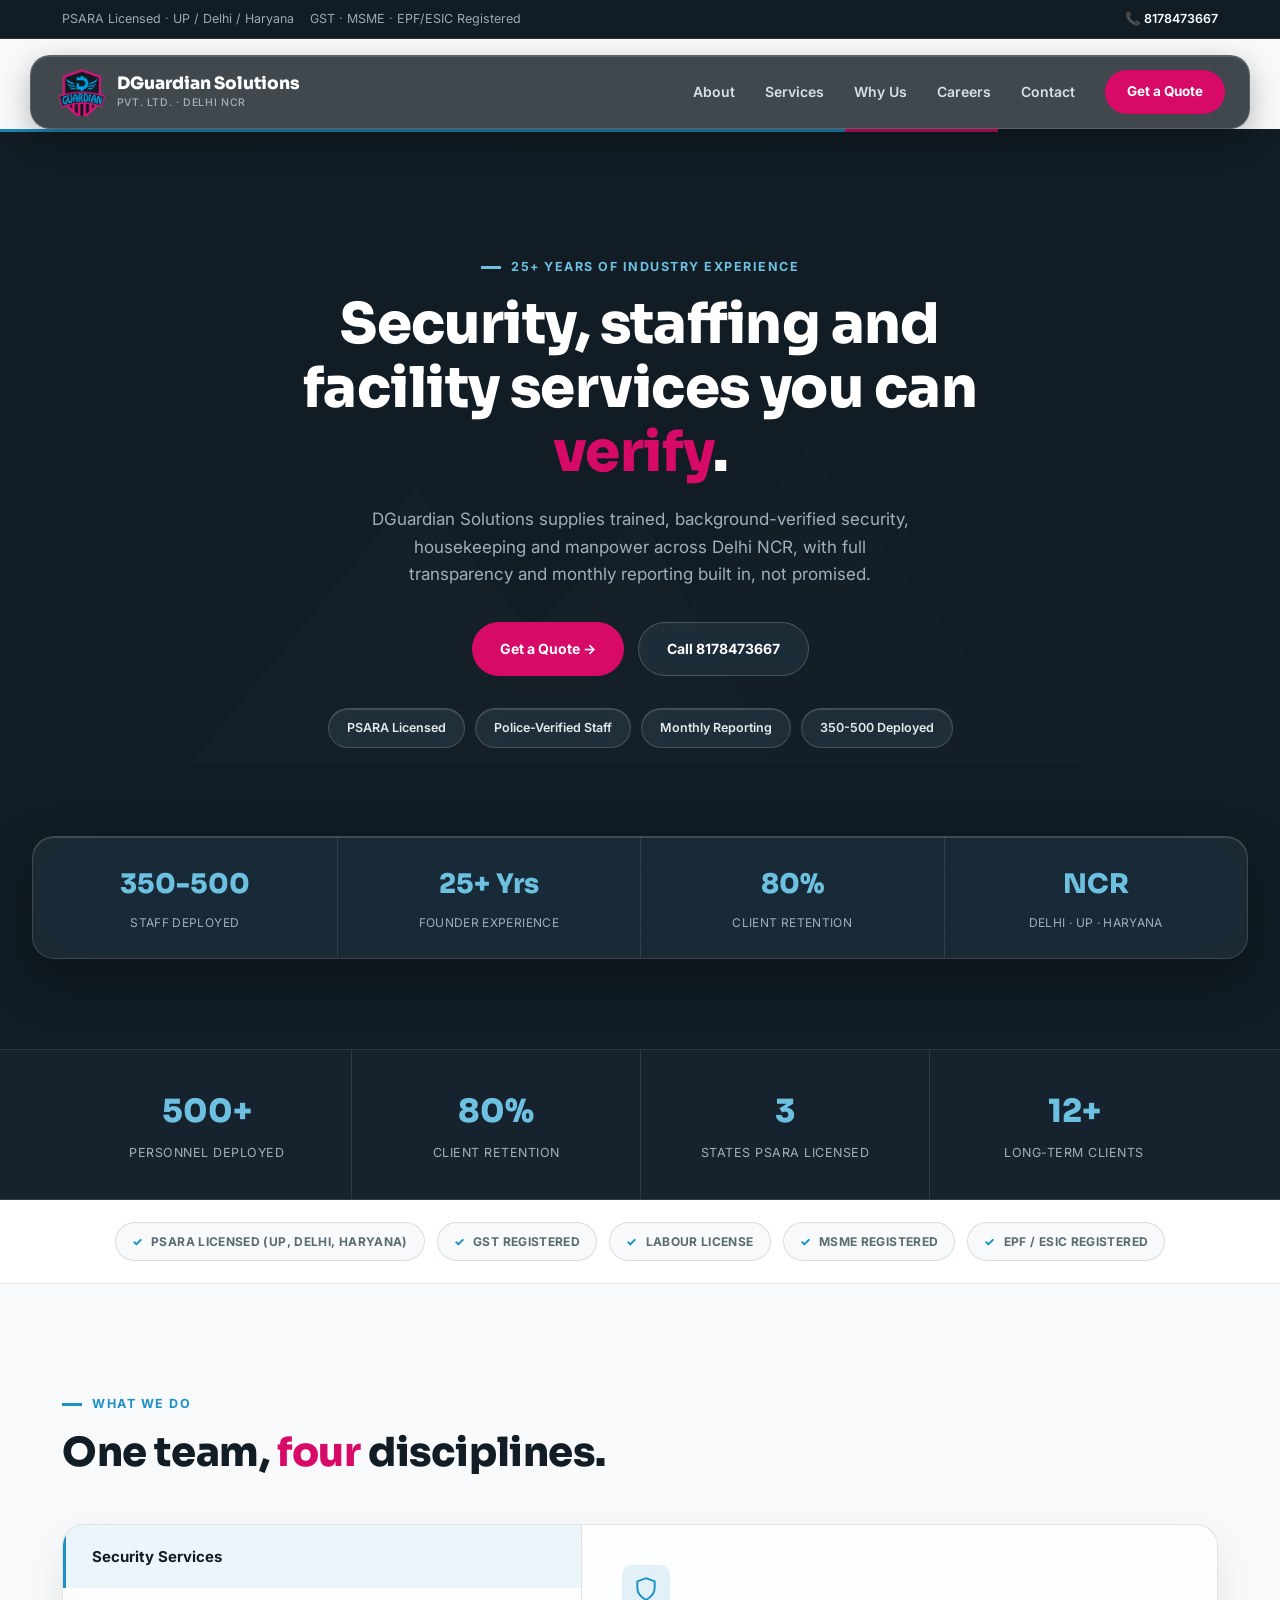
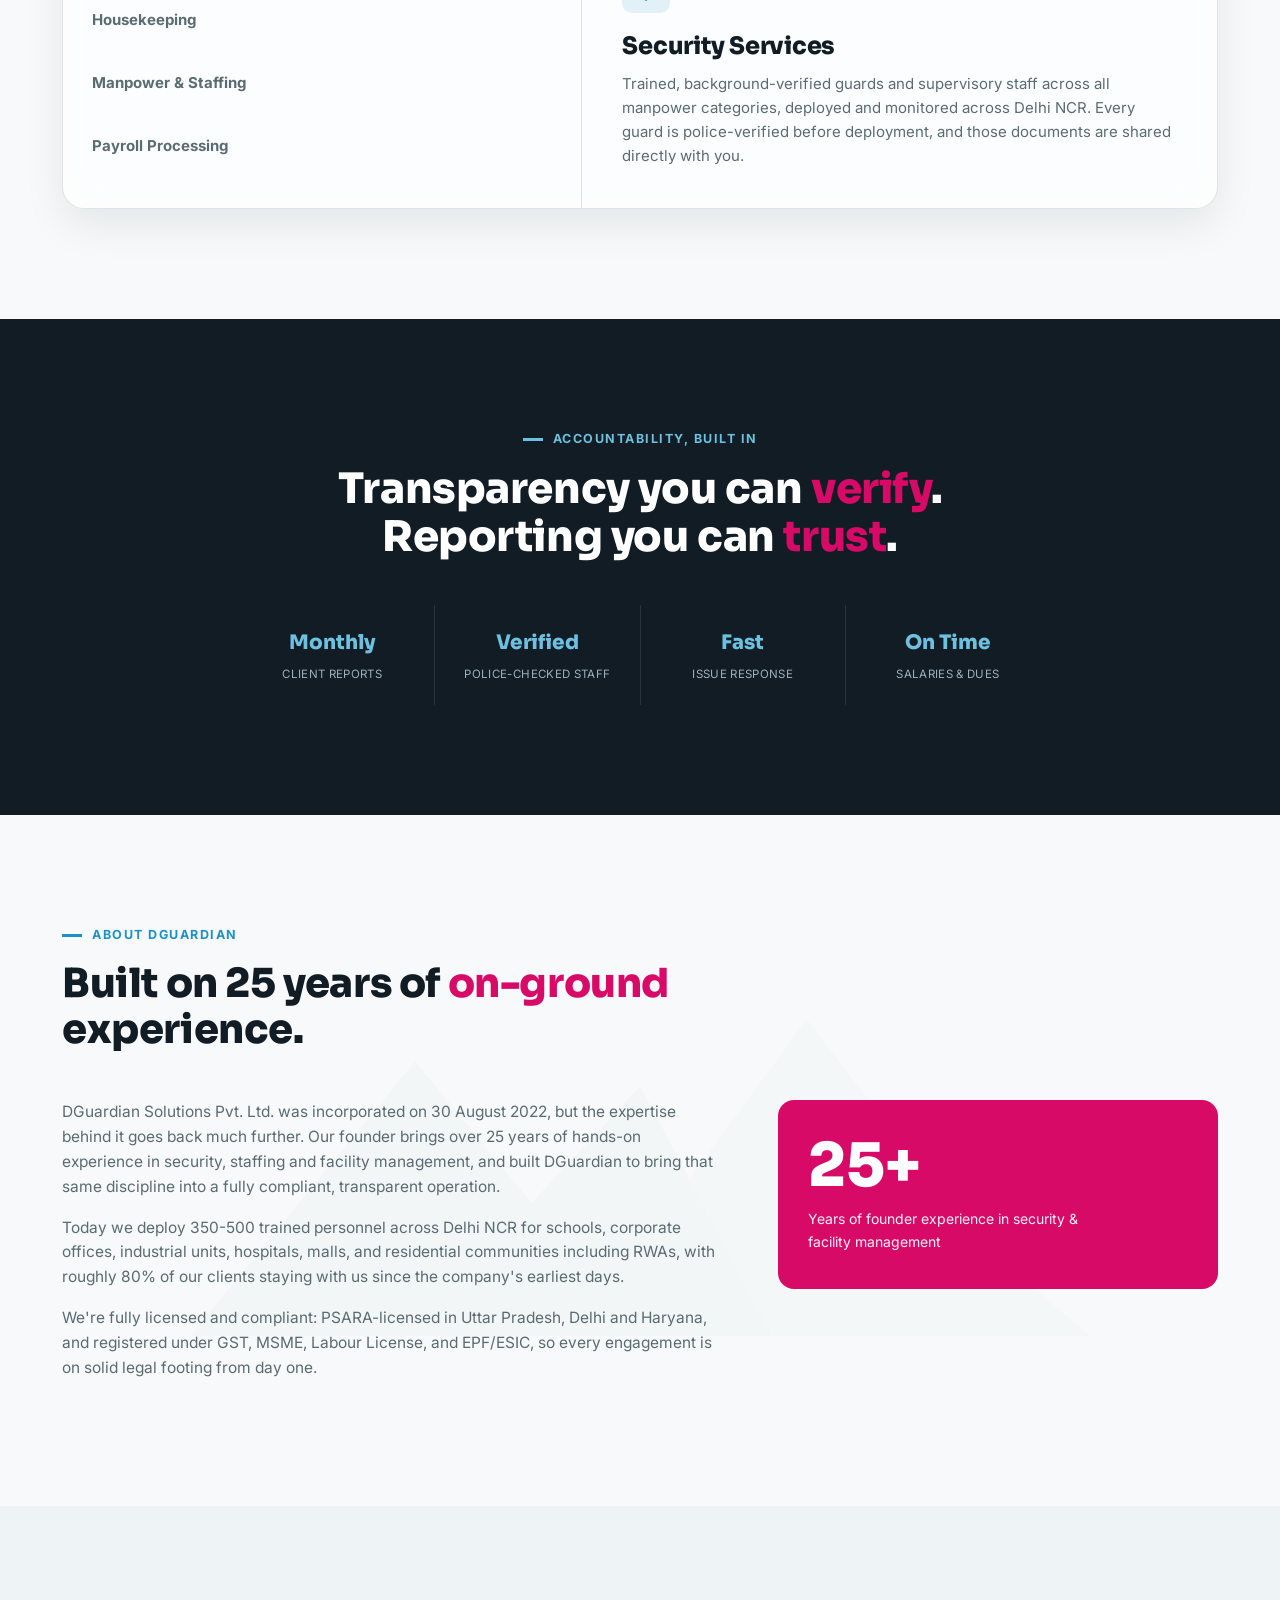
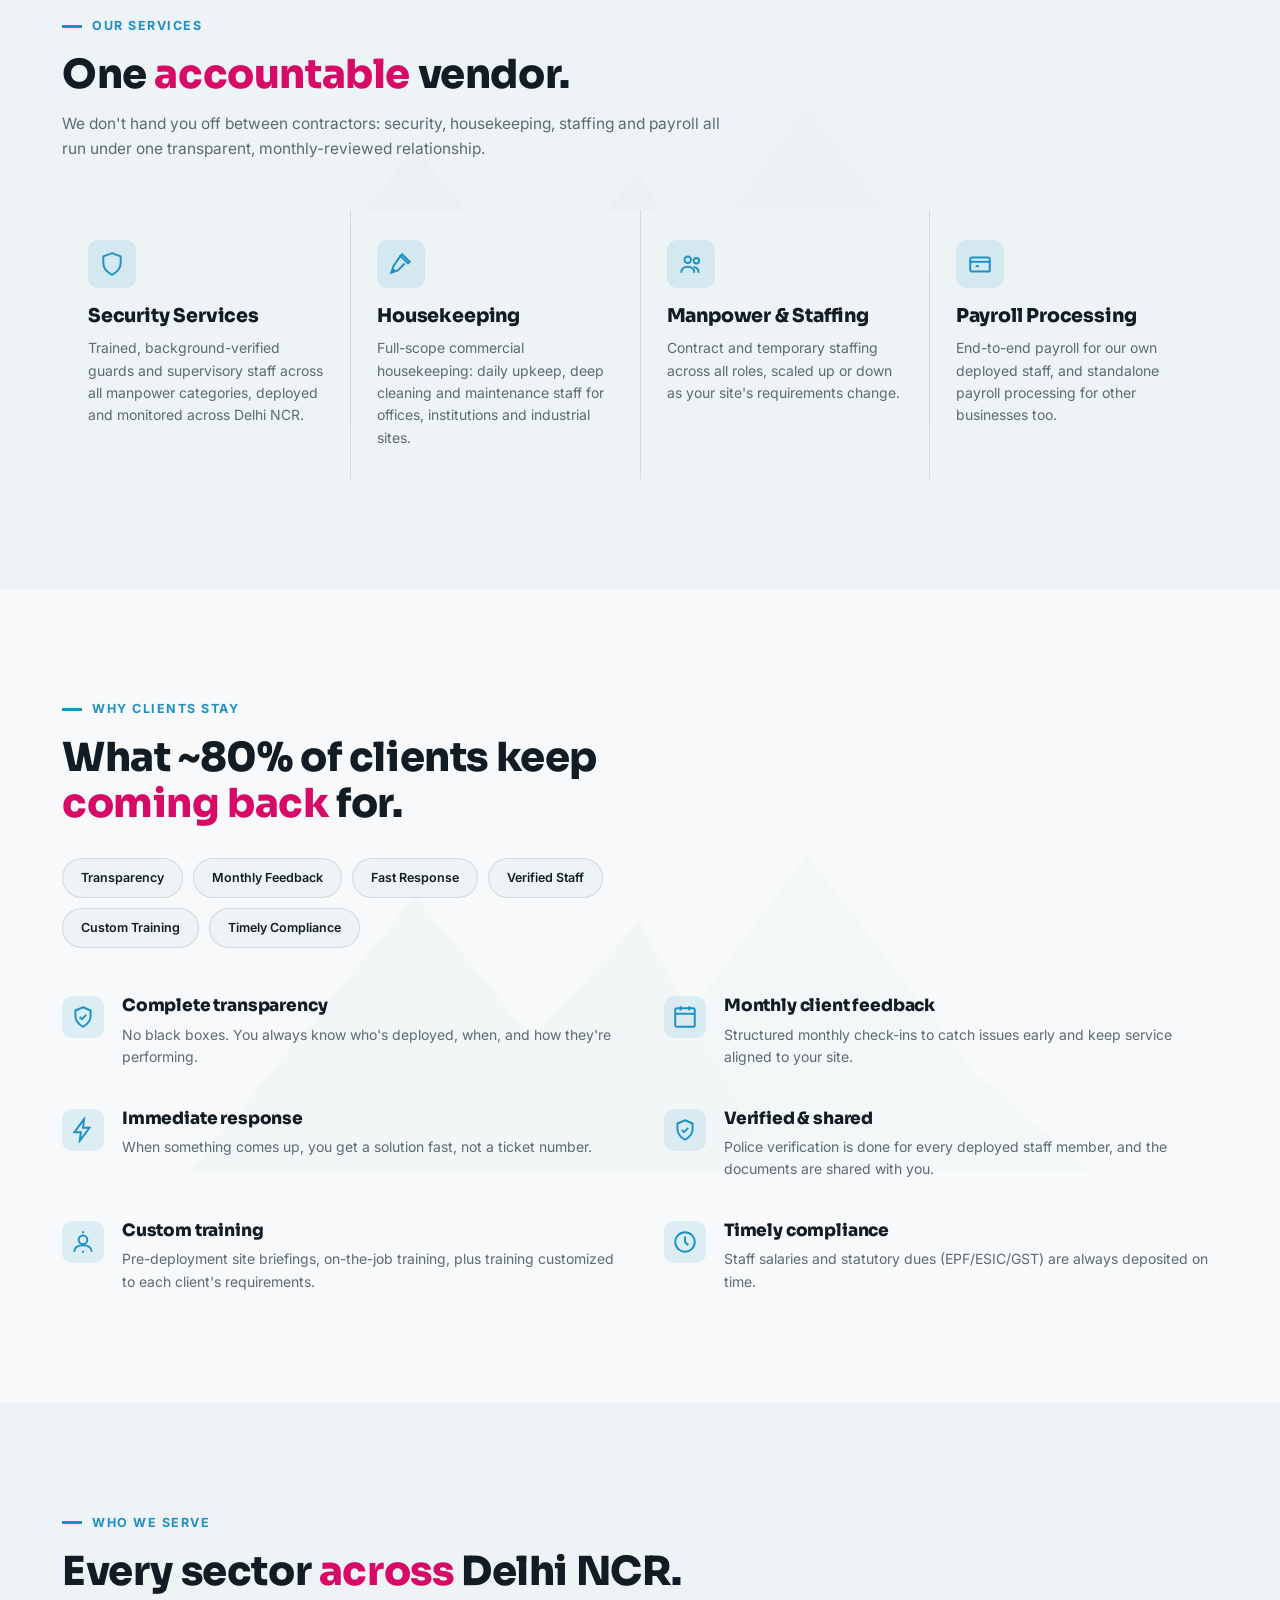
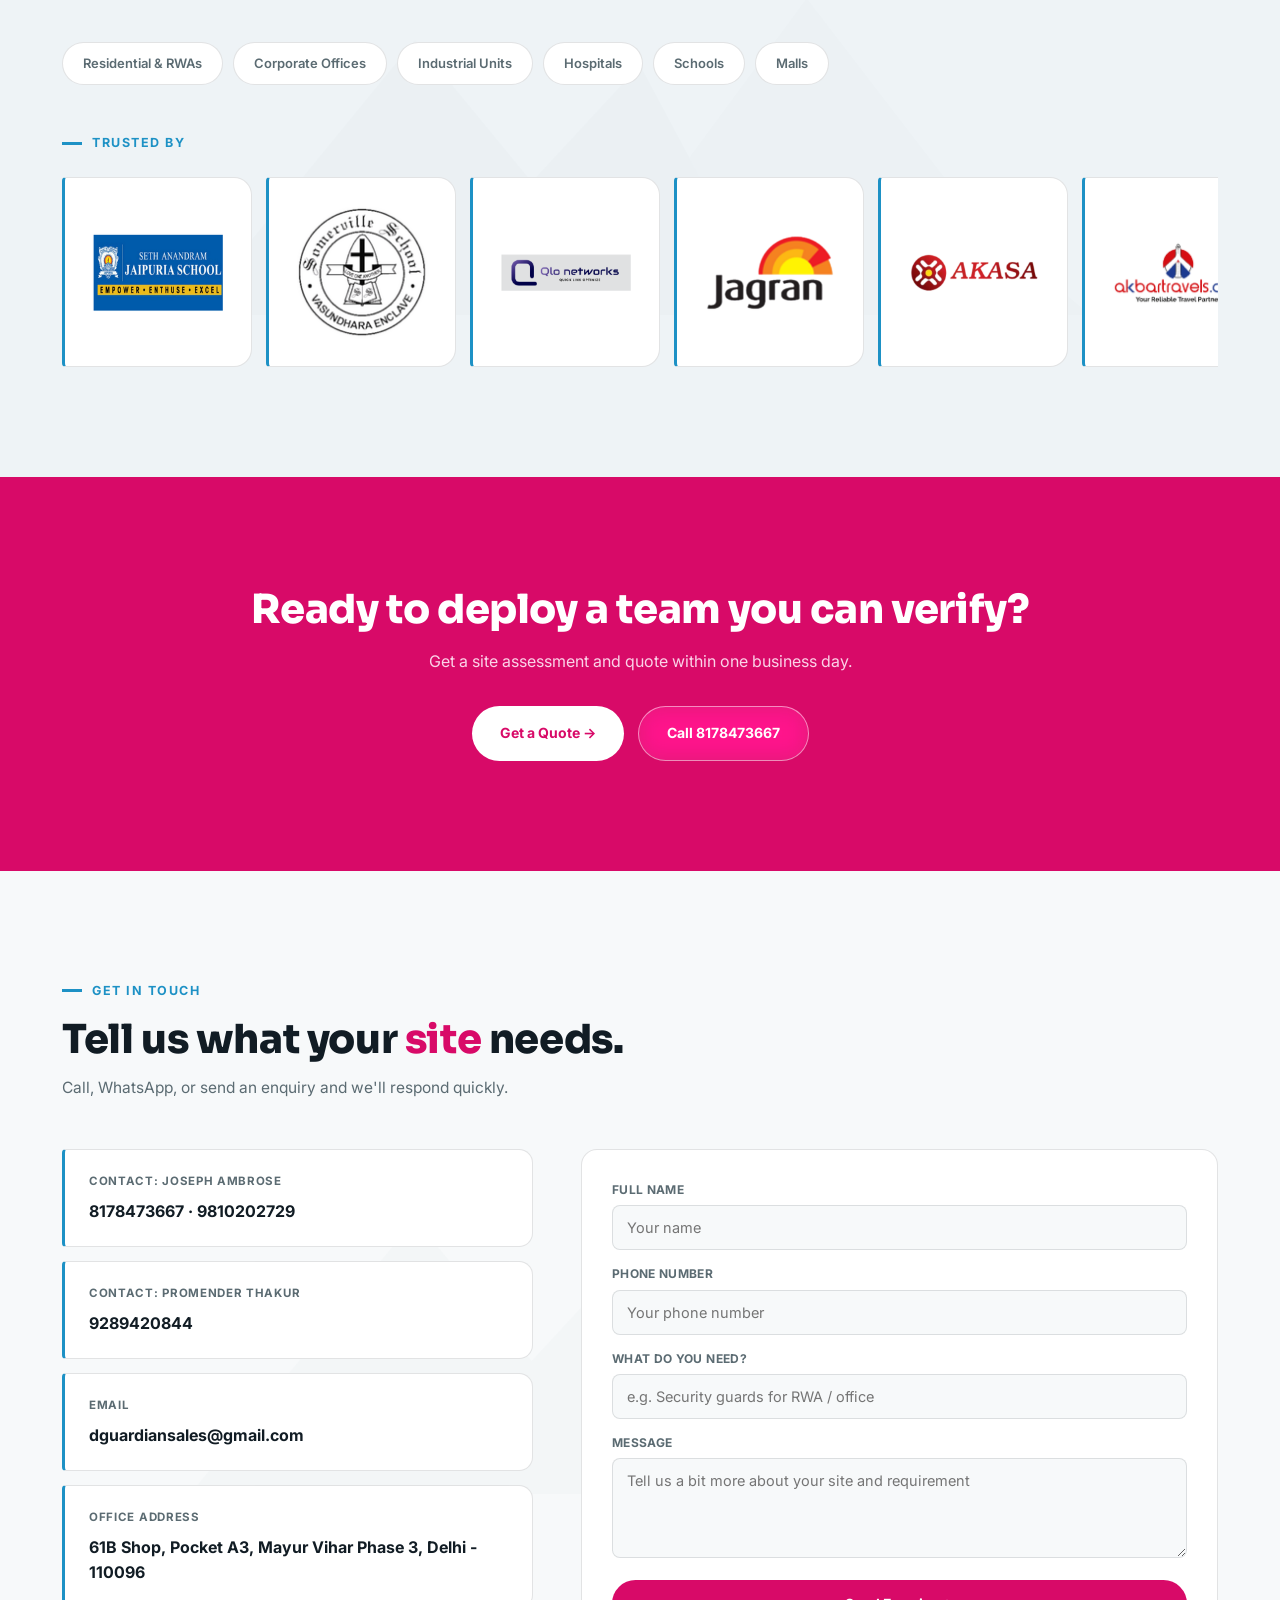
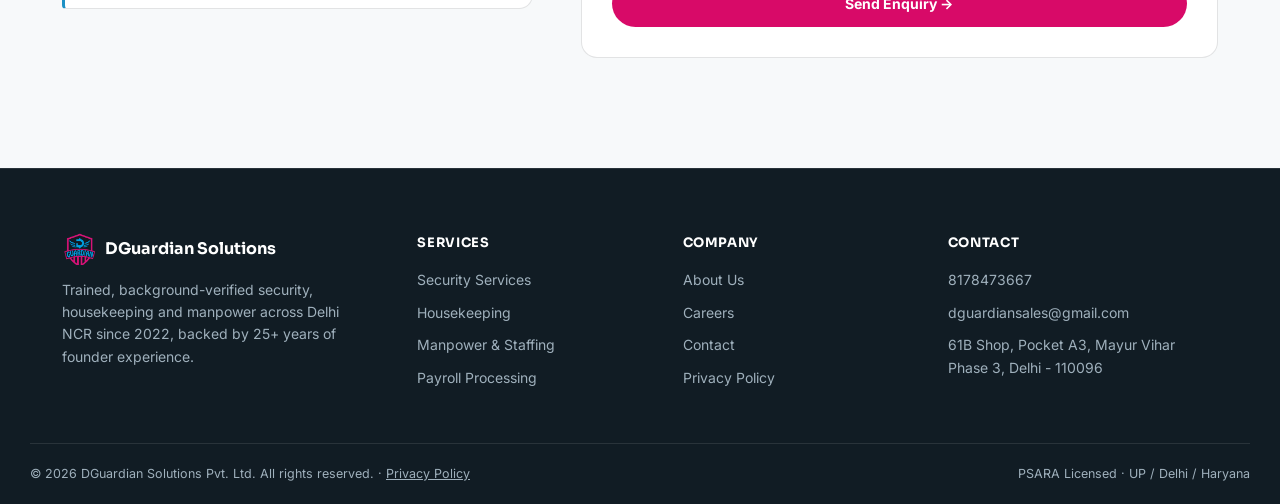
==== commit e47fd435: "Add files via upload" ====
--- a/index.html
+++ b/index.html
@@ -4,373 +4,7 @@
 <meta charset="UTF-8">
 <meta name="viewport" content="width=device-width, initial-scale=1.0">
 <title>DGuardian Solutions Pvt. Ltd. | Security, Housekeeping &amp; Manpower in Delhi NCR</title>
-<style>
-  @import url('https://fonts.googleapis.com/css2?family=Sora:wght@600;700;800&family=Inter:wght@400;500;600;700&display=swap');
-
-  :root{
-    --navy:#111C24;
-    --navy-2:#16232E;
-    --navy-3:#1C2B37;
-    --white:#F7F9FA;
-    --panel-light:#FFFFFF;
-    --alt-light:#EEF3F6;
-    --ink:#111C24;
-    --muted-ink:#5B6B72;
-    --muted-onDark:#9FB0BC;
-    --line-light:rgba(17,28,36,0.12);
-    --line-dark:rgba(255,255,255,0.10);
-    --blue:#1D91C5;
-    --blue-dim:#6DC0E0;
-    --magenta:#D80A68;
-    --magenta-dim:#F291C0;
-  }
-
-  *{box-sizing:border-box; margin:0; padding:0;}
-  html{scroll-behavior:smooth;}
-  html, body{overflow-x:clip;}
-  body{
-    font-family:'Inter',sans-serif;
-    background:var(--white);
-    color:var(--ink);
-    line-height:1.6;
-    -webkit-font-smoothing:antialiased;
-  }
-  img,svg{max-width:100%; display:block;}
-  a{color:inherit; text-decoration:none;}
-  ul{list-style:none;}
-  h1,h2,h3,h4{
-    font-family:'Sora',sans-serif;
-    font-weight:800;
-    letter-spacing:-0.01em;
-    line-height:1.14;
-    color:var(--ink);
-  }
-  .wrap{max-width:1220px; margin:0 auto; padding:0 32px;}
-  section{padding:110px 0;}
-  @media(max-width:720px){ section{padding:64px 0;} .wrap{padding:0 22px;} }
-  .icon{ width:26px; height:26px; stroke:currentColor; fill:none; stroke-width:1.8; }
-  .em{ color:var(--magenta); font-style:normal; font-weight:800; }
-
-  .marker{
-    display:flex; align-items:center; gap:10px;
-    font-family:'Inter',sans-serif; font-size:12.5px; font-weight:700;
-    letter-spacing:0.12em; text-transform:uppercase; color:var(--blue);
-    margin-bottom:16px;
-  }
-  .marker::before{ content:""; width:20px; height:3px; background:var(--blue); flex:0 0 auto; }
-  .marker.on-dark{ color:var(--blue-dim); }
-  .marker.on-dark::before{ background:var(--blue-dim); }
-
-  .mountain-wm{
-    position:absolute; left:50%; top:50%; transform:translate(-50%,-50%);
-    width:min(1000px,92%); height:auto; opacity:0.07; pointer-events:none; z-index:-1;
-    color:#3A4C58;
-  }
-  .mountain-wm.on-light{ opacity:0.05; color:#B9C6CC; }
-  @media(max-width:720px){ .mountain-wm{ opacity:0.05; } }
-
-  /* ---------- Top bar (dark) ---------- */
-  .topbar{ background:var(--navy); color:#9AA9B1; font-size:12.5px; border-bottom:1px solid var(--line-dark); }
-  .topbar .wrap{ display:flex; justify-content:space-between; align-items:center; padding:9px 32px; gap:16px; flex-wrap:wrap; }
-  .topbar a{ color:#fff; font-weight:600; }
-  .topbar .badges{ display:flex; gap:16px; flex-wrap:wrap; }
-
-  /* ---------- Nav (dark glass, floats over hero) ---------- */
-  header.nav{
-    position:sticky; top:0; z-index:50;
-    padding:16px 20px 0;
-    pointer-events:none;
-  }
-  .navrow{
-    display:flex; align-items:center; justify-content:space-between;
-    padding:12px 24px; position:relative;
-    max-width:1220px; margin:0 auto;
-    background:rgba(13,22,29,0.78);
-    backdrop-filter:blur(22px) saturate(140%);
-    -webkit-backdrop-filter:blur(22px) saturate(140%);
-    border:1px solid rgba(255,255,255,0.14);
-    border-radius:20px;
-    box-shadow:0 10px 30px rgba(0,0,0,0.28), inset 0 1px 0 rgba(255,255,255,0.12);
-    pointer-events:auto;
-  }
-  .brand{ display:flex; align-items:center; gap:12px; }
-  .brand img{ height:48px; width:auto; }
-  .brand .name{ font-family:'Sora',sans-serif; color:#fff; font-weight:800; font-size:17px; line-height:1.1; }
-  .brand .name span{ display:block; color:var(--muted-onDark); font-size:10.5px; letter-spacing:0.06em; font-weight:500; margin-top:3px; font-family:'Inter',sans-serif; text-transform:uppercase; }
-  nav.links{ display:flex; gap:30px; align-items:center; }
-  nav.links a{ color:#D7E0E3; font-size:14px; font-weight:600; transition:color .15s; }
-  nav.links a:hover{ color:var(--blue-dim); }
-  .nav-cta{
-    background:var(--magenta); color:#fff!important;
-    padding:11px 22px; font-weight:700!important; font-size:13.5px!important;
-    border-radius:30px;
-    transition:background .15s;
-  }
-  .nav-cta:hover{ color:#fff!important; background:#b8085a; }
-  .burger{ display:none; background:none; border:none; color:#fff; font-size:26px; cursor:pointer; }
-  @media(max-width:900px){
-    nav.links{
-      display:none; position:absolute; top:calc(100% + 8px); left:0; right:0;
-      background:rgba(17,28,36,0.85);
-      backdrop-filter:blur(20px) saturate(160%);
-      -webkit-backdrop-filter:blur(20px) saturate(160%);
-      flex-direction:column; align-items:flex-start;
-      padding:20px 22px; gap:20px;
-      border:1px solid rgba(255,255,255,0.14);
-      border-radius:18px;
-      box-shadow:0 16px 40px rgba(0,0,0,0.3);
-    }
-    nav.links.open{ display:flex; }
-    .burger{ display:block; }
-  }
-
-  /* ---------- Hero (dark) ---------- */
-  .hero{ background:var(--navy); padding:64px 0 0; position:relative; z-index:0; overflow:hidden; }
-  .hero::before{
-    content:""; position:absolute; top:0; left:0; right:0; height:3px;
-    background:linear-gradient(90deg, var(--blue) 0%, var(--blue) 66%, var(--magenta) 66%, var(--magenta) 78%, transparent 78%);
-    opacity:0.9;
-  }
-  .hero-main{ display:block; text-align:center; max-width:820px; margin:0 auto; padding:64px 32px 88px; }
-  .hero h1{ font-size:clamp(34px,4.6vw,56px); margin-bottom:22px; color:#fff; }
-  .hero p.lead{ color:var(--muted-onDark); font-size:17px; max-width:560px; margin:0 auto 34px; }
-  .cta-row{ display:flex; gap:14px; flex-wrap:wrap; justify-content:center; }
-  .btn{
-    display:inline-flex; align-items:center; gap:8px;
-    padding:15px 28px; font-weight:700; font-size:14px; cursor:pointer; border:none;
-    transition:background .15s, border-color .15s;
-    font-family:'Inter',sans-serif;
-    border-radius:30px;
-  }
-  .btn-primary{ background:var(--magenta); color:#fff; }
-  .btn-primary:hover{ background:#b8085a; }
-  .btn-outline{
-    background:rgba(255,255,255,0.06); color:#fff;
-    border:1px solid rgba(255,255,255,0.20);
-    backdrop-filter:blur(12px) saturate(160%);
-    -webkit-backdrop-filter:blur(12px) saturate(160%);
-  }
-  .btn-outline:hover{ border-color:var(--blue-dim); }
-
-  .pill-row{ display:flex; flex-wrap:wrap; gap:10px; margin-top:32px; justify-content:flex-start; }
-  .pill{
-    font-size:12.5px; font-weight:600; color:#E4EAEC;
-    padding:9px 18px; border-radius:30px;
-    background:rgba(255,255,255,0.07);
-    backdrop-filter:blur(14px) saturate(160%);
-    -webkit-backdrop-filter:blur(14px) saturate(160%);
-    border:1px solid rgba(255,255,255,0.16);
-    box-shadow:inset 0 1px 0 rgba(255,255,255,0.14);
-  }
-  .pill.on-light{
-    color:var(--ink);
-    background:var(--alt-light);
-    border:1px solid var(--line-light);
-    backdrop-filter:none;
-    -webkit-backdrop-filter:none;
-    box-shadow:none;
-  }
-
-  .hero-strip{ padding:0 32px 90px; position:relative; z-index:1; }
-  .hero-strip-row{
-    display:grid; grid-template-columns:repeat(4,1fr);
-    max-width:1220px; margin:0 auto;
-    background:rgba(255,255,255,0.06);
-    backdrop-filter:blur(24px) saturate(180%);
-    -webkit-backdrop-filter:blur(24px) saturate(180%);
-    border:1px solid rgba(255,255,255,0.14);
-    border-radius:22px;
-    box-shadow:0 20px 50px rgba(0,0,0,0.3), inset 0 1px 0 rgba(255,255,255,0.16);
-    overflow:hidden;
-  }
-  @media(max-width:720px){ .hero-strip-row{ grid-template-columns:repeat(2,1fr); } }
-  .hs-cell{ padding:26px 20px; text-align:center; border-left:1px solid rgba(255,255,255,0.10); }
-  .hs-cell:first-child{ border-left:none; }
-  @media(max-width:720px){ .hs-cell:nth-child(odd){ border-left:none; } .hs-cell{ border-top:1px solid rgba(255,255,255,0.10); } .hs-cell:nth-child(-n+2){ border-top:none; } }
-  .hs-cell .n{ font-family:'Sora',sans-serif; font-weight:800; font-size:27px; color:var(--blue-dim); }
-  .hs-cell .l{ font-size:12px; color:var(--muted-onDark); margin-top:6px; text-transform:uppercase; letter-spacing:0.03em; }
-
-  /* ---------- Stats band (dark navy, blue numbers) ---------- */
-  .stats-band{ background:var(--navy-2); padding:0; border-top:1px solid var(--line-dark); border-bottom:1px solid var(--line-dark); }
-  .stats-band .row{ display:grid; grid-template-columns:repeat(4,1fr); }
-  @media(max-width:720px){ .stats-band .row{ grid-template-columns:repeat(2,1fr); } }
-  .stats-band .cell{ padding:36px 20px; text-align:center; border-left:1px solid var(--line-dark); }
-  .stats-band .cell:first-child{ border-left:none; }
-  @media(max-width:720px){ .stats-band .cell:nth-child(odd){ border-left:none; } }
-  .stats-band .n{ font-family:'Sora',sans-serif; font-weight:800; font-size:32px; color:var(--blue-dim); }
-  .stats-band .l{ font-size:12.5px; color:var(--muted-onDark); margin-top:6px; text-transform:uppercase; letter-spacing:0.04em; }
-
-  /* ---------- Compliance strip (light) ---------- */
-  .compliance{ background:var(--panel-light); padding:22px 0; border-bottom:1px solid var(--line-light); }
-  .compliance .wrap{ display:flex; gap:12px; flex-wrap:wrap; justify-content:center; }
-  .comp-chip{
-    font-size:12px; font-weight:700; color:var(--muted-ink); display:flex; align-items:center; gap:8px;
-    text-transform:uppercase; letter-spacing:0.03em;
-    padding:9px 16px; border:1px solid var(--line-light); background:var(--white);
-    border-radius:30px;
-  }
-  .comp-chip .tick{ color:var(--blue); font-weight:800; }
-
-  /* ---------- Section heading pattern ---------- */
-  .sec-head{ max-width:680px; margin-bottom:48px; }
-  .sec-head h2{ font-size:clamp(28px,3.4vw,40px); margin-bottom:14px; }
-  .sec-head p{ font-size:15.5px; color:var(--muted-ink); }
-  .on-dark .sec-head h2{ color:#fff; }
-  .on-dark .sec-head p{ color:var(--muted-onDark); }
-
-  /* ---------- Tabbed feature card (light section) ---------- */
-  .tabs-section{ background:var(--white); position:relative; z-index:0; overflow:hidden; }
-  .tabs-card{
-    display:grid; grid-template-columns:0.9fr 1.1fr;
-    background:rgba(255,255,255,0.7);
-    backdrop-filter:blur(16px) saturate(140%);
-    -webkit-backdrop-filter:blur(16px) saturate(140%);
-    border:1px solid var(--line-light);
-    border-radius:22px;
-    box-shadow:0 16px 40px rgba(17,28,36,0.08);
-    overflow:hidden;
-  }
-  @media(max-width:900px){ .tabs-card{ grid-template-columns:1fr; } }
-  .tabs-list{ border-right:1px solid var(--line-light); }
-  @media(max-width:900px){ .tabs-list{ border-right:none; border-bottom:1px solid var(--line-light); display:flex; overflow-x:auto; } }
-  .tab-btn{
-    display:block; width:100%; text-align:left; background:none; border:none; cursor:pointer;
-    padding:22px 26px; font-weight:700; font-size:15px; color:var(--muted-ink);
-    border-left:3px solid transparent; transition:background .15s, color .15s;
-    font-family:'Inter',sans-serif;
-  }
-  @media(max-width:900px){ .tab-btn{ white-space:nowrap; border-left:none; border-bottom:3px solid transparent; } }
-  .tab-btn:hover{ color:var(--ink); }
-  .tab-btn.active{ color:var(--ink); background:rgba(29,145,197,0.08); border-left-color:var(--blue); }
-  @media(max-width:900px){ .tab-btn.active{ border-left-color:transparent; border-bottom-color:var(--blue); } }
-  .tab-panels{ padding:40px; display:flex; align-items:center; }
-  @media(max-width:720px){ .tab-panels{ padding:28px; } }
-  .tab-panel{ display:none; }
-  .tab-panel.active{ display:block; }
-  .tab-panel .icon-badge{ width:48px; height:48px; display:flex; align-items:center; justify-content:center; background:rgba(29,145,197,0.12); color:var(--blue); margin-bottom:20px; border-radius:10px; }
-  .tab-panel h3{ font-size:24px; margin-bottom:12px; }
-  .tab-panel p{ font-size:15px; color:var(--muted-ink); }
-
-  /* ---------- Statement + stats row (dark navy) ---------- */
-  .statement{ background:var(--navy); text-align:center; position:relative; z-index:0; overflow:hidden; }
-  .statement h2{ font-size:clamp(28px,3.6vw,42px); max-width:760px; margin:0 auto 44px; color:#fff; }
-  .statement-row{ display:grid; grid-template-columns:repeat(4,1fr); gap:1px; background:var(--line-dark); max-width:820px; margin:0 auto; }
-  @media(max-width:720px){ .statement-row{ grid-template-columns:repeat(2,1fr); } }
-  .statement-row .cell{ background:var(--navy); padding:22px 14px; }
-  .statement-row .n{ font-family:'Sora',sans-serif; font-weight:800; font-size:20px; color:var(--blue-dim); }
-  .statement-row .l{ font-size:11.5px; color:var(--muted-onDark); margin-top:6px; text-transform:uppercase; letter-spacing:0.03em; }
-
-  /* ---------- About (light) ---------- */
-  .about{ background:var(--white); position:relative; z-index:0; overflow:hidden; }
-  .about-grid{ display:grid; grid-template-columns:1.2fr 0.8fr; gap:56px; align-items:start; }
-  @media(max-width:900px){ .about-grid{ grid-template-columns:1fr; } }
-  .about-copy p{ margin-bottom:16px; color:var(--muted-ink); font-size:15.5px; }
-  .founder-card{ background:var(--magenta); color:#fff; padding:36px 30px; border-radius:16px; }
-  .founder-card .big-num{ font-family:'Sora',sans-serif; font-weight:800; font-size:60px; line-height:1; }
-  .founder-card .cap{ font-size:14px; opacity:0.95; margin-top:12px; max-width:280px; }
-
-  /* ---------- Services (light) ---------- */
-  .services{ background:var(--alt-light); position:relative; z-index:0; overflow:hidden; }
-  .svc-grid{ display:grid; grid-template-columns:repeat(4,1fr); gap:1px; background:var(--line-light); }
-  @media(max-width:960px){ .svc-grid{ grid-template-columns:1fr 1fr; } }
-  @media(max-width:560px){ .svc-grid{ grid-template-columns:1fr; } }
-  .svc-card{ background:var(--alt-light); padding:30px 26px; }
-  .svc-card .icon-badge{
-    width:48px; height:48px; display:flex; align-items:center; justify-content:center;
-    background:rgba(29,145,197,0.12); color:var(--blue); margin-bottom:18px; border-radius:10px;
-  }
-  .svc-card h3{ font-size:19px; margin-bottom:10px; }
-  .svc-card p{ font-size:14px; color:var(--muted-ink); }
-
-  /* ---------- Why choose us (light) ---------- */
-  .why{ background:var(--white); position:relative; z-index:0; overflow:hidden; }
-  .why-grid{ display:grid; grid-template-columns:1fr 1fr; gap:40px 48px; }
-  @media(max-width:720px){ .why-grid{ grid-template-columns:1fr; gap:32px; } }
-  .why-item{ padding:0; display:flex; gap:18px; align-items:flex-start; }
-  .why-item .icon-badge{
-    flex:0 0 auto; width:42px; height:42px; display:flex; align-items:center; justify-content:center;
-    background:rgba(29,145,197,0.12); color:var(--blue); border-radius:10px;
-  }
-  .why-item h4{ font-size:17px; margin-bottom:8px; }
-  .why-item p{ font-size:14px; color:var(--muted-ink); }
-
-  /* ---------- Industries / clients (light) ---------- */
-  .industries{ background:var(--alt-light); position:relative; z-index:0; overflow:hidden; }
-  .chip-row{ display:flex; flex-wrap:wrap; gap:10px; margin-bottom:48px; }
-  .chip{
-    padding:10px 20px; background:var(--panel-light); border:1px solid var(--line-light);
-    font-size:13px; font-weight:600; color:var(--muted-ink);
-    transition:border-color .15s, color .15s; border-radius:30px;
-  }
-  .chip:hover{ border-color:var(--blue); color:var(--ink); }
-
-  .marquee{ overflow:hidden; position:relative; }
-  .marquee-track{ display:flex; gap:14px; width:max-content; animation:scroll-left 32s linear infinite; }
-  .marquee:hover .marquee-track{ animation-play-state:paused; }
-  @keyframes scroll-left{ from{transform:translateX(0);} to{transform:translateX(-50%);} }
-  .logo-plate{
-    background:var(--panel-light); border:1px solid var(--line-light); border-left:3px solid var(--blue);
-    display:flex; align-items:center; justify-content:center; text-align:center;
-    width:190px; height:190px; flex:0 0 auto; padding:18px;
-    font-family:'Sora',sans-serif; font-weight:700; font-size:13.5px; color:var(--ink);
-    line-height:1.3; white-space:normal;
-    border-radius:4px 18px 18px 4px;
-  }
-  .logo-plate.has-img{ padding:24px; }
-  .logo-plate.has-img img{ max-width:100%; max-height:100%; width:auto; height:auto; object-fit:contain; }
-  @media(max-width:720px){
-    .logo-plate{ width:140px; height:140px; padding:14px; font-size:12px; }
-    .logo-plate.has-img{ padding:16px; }
-  }
-
-  /* ---------- CTA band (magenta — the one deliberate CTA moment) ---------- */
-  .cta-band{ background:var(--magenta); text-align:center; }
-  .cta-band h2{ color:#fff; font-size:clamp(28px,3.6vw,40px); margin-bottom:16px; }
-  .cta-band p{ color:#FBD3E8; font-size:16px; margin-bottom:32px; }
-  .cta-band .cta-row{ justify-content:center; }
-  .cta-band .btn-outline{ color:#fff; border-color:rgba(255,255,255,0.5); background:rgba(255,255,255,0.08); }
-  .cta-band .btn-primary{ background:#fff; color:var(--magenta); }
-
-  /* ---------- Contact (light) ---------- */
-  .contact{ background:var(--white); position:relative; z-index:0; overflow:hidden; }
-  .contact-grid{ display:grid; grid-template-columns:0.85fr 1.15fr; gap:48px; align-items:start; }
-  @media(max-width:900px){ .contact-grid{ grid-template-columns:1fr; } }
-  .contact-card{ background:var(--panel-light); border:1px solid var(--line-light); padding:22px 24px; margin-bottom:14px; border-left:3px solid var(--blue); border-radius:4px 14px 14px 4px; }
-  .contact-card .k{ font-size:11.5px; color:var(--muted-ink); font-weight:700; letter-spacing:0.06em; margin-bottom:8px; text-transform:uppercase; }
-  .contact-card .v{ font-size:16px; font-weight:700; color:var(--ink); }
-  .contact-card .v a{ color:var(--ink); }
-  .form{ background:var(--panel-light); border:1px solid var(--line-light); padding:30px; border-radius:16px; }
-  .form input, .form textarea{
-    width:100%; background:var(--white); border:1px solid var(--line-light);
-    padding:13px 14px; color:var(--ink); font-family:'Inter',sans-serif;
-    font-size:14.5px; margin-bottom:14px; transition:border-color .15s; border-radius:8px;
-  }
-  .form input:focus, .form textarea:focus{ outline:none; border-color:var(--blue); }
-  .form label{ font-size:12px; color:var(--muted-ink); margin-bottom:6px; display:block; font-weight:700; text-transform:uppercase; letter-spacing:0.03em; }
-  .form textarea{ resize:vertical; min-height:100px; }
-
-  /* ---------- Footer (dark) ---------- */
-  footer{ background:var(--navy); color:var(--muted-onDark); padding-top:64px; border-top:1px solid var(--line-dark); }
-  .foot-grid{ display:grid; grid-template-columns:1.4fr 1fr 1fr 1.2fr; gap:40px; padding-bottom:44px; }
-  @media(max-width:900px){ .foot-grid{ grid-template-columns:1fr 1fr; } }
-  @media(max-width:560px){ .foot-grid{ grid-template-columns:1fr; } }
-  .foot-col h5{ font-family:'Sora',sans-serif; font-weight:700; font-size:13px; color:#fff; text-transform:uppercase; letter-spacing:0.05em; margin-bottom:16px; }
-  .foot-col ul li{ margin-bottom:10px; font-size:14px; }
-  .foot-col ul li a:hover{ color:var(--blue-dim); }
-  .foot-brand{ display:flex; align-items:center; gap:10px; margin-bottom:14px; }
-  .foot-brand img{ height:32px; }
-  .foot-brand span{ color:#fff; font-weight:700; font-family:'Sora',sans-serif; }
-  .foot-col p{ font-size:14px; max-width:280px; }
-  .foot-bottom{ border-top:1px solid var(--line-dark); padding:20px 0; font-size:12.5px; display:flex; justify-content:space-between; flex-wrap:wrap; gap:10px; }
-
-  /* ---------- Scroll reveal ---------- */
-  .reveal{ opacity:0; transform:translateY(16px); transition:opacity .55s ease, transform .55s ease; }
-  .reveal.in{ opacity:1; transform:translateY(0); }
-  @media (prefers-reduced-motion: reduce){
-    .reveal{ opacity:1; transform:none; transition:none; }
-    .marquee-track{ animation:none; }
-  }
-</style>
+<link rel="stylesheet" href="style.css">
 </head>
 <body>
 
@@ -387,14 +21,15 @@
 <header class="nav">
   <div class="wrap navrow">
     <div class="brand">
-      <img src="[data-uri]" alt="DGuardian Solutions logo">
+      <img src="logo.png" alt="DGuardian Solutions logo">
       <div class="name">DGuardian Solutions<span>Pvt. Ltd. · Delhi NCR</span></div>
     </div>
     <nav class="links">
-      <a href="#about">About</a>
+      <a href="about.html">About</a>
       <a href="#services">Services</a>
       <a href="#why">Why Us</a>
-      <a href="#clients">Clients</a>
+      <a href="careers.html">Careers</a>
+      <a href="contact.html">Contact</a>
       <a href="#contact" class="nav-cta">Get a Quote</a>
     </nav>
     <button class="burger">☰</button>
@@ -708,17 +343,20 @@
           <div class="v">61B Shop, Pocket A3, Mayur Vihar Phase 3, Delhi - 110096</div>
         </div>
       </div>
-      <div class="form">
+      <form class="form netlify-ajax-form" name="contact" method="POST" data-netlify="true" netlify-honeypot="bot-field" data-success-message="Thanks! Your enquiry has been sent. We will get back to you shortly.">
+        <input type="hidden" name="form-name" value="contact">
+        <p style="display:none;"><label>Don't fill this out: <input name="bot-field"></label></p>
         <label>Full Name</label>
-        <input type="text" placeholder="Your name">
+        <input type="text" name="name" placeholder="Your name" required>
         <label>Phone Number</label>
-        <input type="tel" placeholder="Your phone number">
+        <input type="tel" name="phone" placeholder="Your phone number" required>
         <label>What do you need?</label>
-        <input type="text" placeholder="e.g. Security guards for RWA / office">
+        <input type="text" name="need" placeholder="e.g. Security guards for RWA / office">
         <label>Message</label>
-        <textarea placeholder="Tell us a bit more about your site and requirement"></textarea>
-        <button class="btn btn-primary" style="width:100%; justify-content:center;">Send Enquiry →</button>
-      </div>
+        <textarea name="message" placeholder="Tell us a bit more about your site and requirement"></textarea>
+        <button type="submit" class="btn btn-primary" style="width:100%; justify-content:center;">Send Enquiry →</button>
+        <p class="form-status" style="margin-top:14px; font-size:14px; display:none;"></p>
+      </form>
     </div>
   </div>
 </section>
@@ -726,25 +364,25 @@
 <footer>
   <div class="wrap foot-grid">
     <div class="foot-col">
-      <div class="foot-brand"><img src="[data-uri]" alt="DGuardian logo"><span>DGuardian Solutions</span></div>
+      <div class="foot-brand"><img src="logo.png" alt="DGuardian logo"><span>DGuardian Solutions</span></div>
       <p>Trained, background-verified security, housekeeping and manpower across Delhi NCR since 2022, backed by 25+ years of founder experience.</p>
     </div>
     <div class="foot-col">
       <h5>Services</h5>
       <ul>
-        <li><a href="#services">Security Services</a></li>
-        <li><a href="#services">Housekeeping</a></li>
-        <li><a href="#services">Manpower &amp; Staffing</a></li>
-        <li><a href="#services">Payroll Processing</a></li>
+        <li><a href="index.html#services">Security Services</a></li>
+        <li><a href="index.html#services">Housekeeping</a></li>
+        <li><a href="index.html#services">Manpower &amp; Staffing</a></li>
+        <li><a href="index.html#services">Payroll Processing</a></li>
       </ul>
     </div>
     <div class="foot-col">
-      <h5>Industries</h5>
+      <h5>Company</h5>
       <ul>
-        <li>Residential &amp; RWAs</li>
-        <li>Corporate Offices</li>
-        <li>Schools &amp; Hospitals</li>
-        <li>Malls &amp; Industrial Units</li>
+        <li><a href="about.html">About Us</a></li>
+        <li><a href="careers.html">Careers</a></li>
+        <li><a href="contact.html">Contact</a></li>
+        <li><a href="privacy-policy.html">Privacy Policy</a></li>
       </ul>
     </div>
     <div class="foot-col">
@@ -757,42 +395,11 @@
     </div>
   </div>
   <div class="wrap foot-bottom">
-    <span>© 2026 DGuardian Solutions Pvt. Ltd. All rights reserved.</span>
+    <span>© 2026 DGuardian Solutions Pvt. Ltd. All rights reserved. · <a href="privacy-policy.html" style="text-decoration:underline;">Privacy Policy</a></span>
     <span>PSARA Licensed · UP / Delhi / Haryana</span>
   </div>
 </footer>
 
-<script>
-  var tabBtns = document.querySelectorAll('.tab-btn');
-  tabBtns.forEach(function (btn) {
-    btn.addEventListener('click', function () {
-      var target = btn.getAttribute('data-tab');
-      document.querySelectorAll('.tab-btn').forEach(function (b) { b.classList.remove('active'); });
-      document.querySelectorAll('.tab-panel').forEach(function (p) { p.classList.remove('active'); });
-      btn.classList.add('active');
-      document.getElementById(target).classList.add('active');
-    });
-  });
-
-  var burger = document.querySelector('.burger');
-  var navLinks = document.querySelector('nav.links');
-  if (burger && navLinks) {
-    burger.addEventListener('click', function () { navLinks.classList.toggle('open'); });
-    navLinks.querySelectorAll('a').forEach(function (a) {
-      a.addEventListener('click', function () { navLinks.classList.remove('open'); });
-    });
-  }
-  var revealEls = document.querySelectorAll('.reveal');
-  if ('IntersectionObserver' in window && revealEls.length) {
-    var io = new IntersectionObserver(function (entries) {
-      entries.forEach(function (entry) {
-        if (entry.isIntersecting) { entry.target.classList.add('in'); io.unobserve(entry.target); }
-      });
-    }, { threshold: 0.12 });
-    revealEls.forEach(function (el) { io.observe(el); });
-  } else {
-    revealEls.forEach(function (el) { el.classList.add('in'); });
-  }
-</script>
+<script src="script.js"></script>
 </body>
 </html>
--- a/style.css
+++ b/style.css
@@ -0,0 +1,389 @@
+
+  @import url('https://fonts.googleapis.com/css2?family=Sora:wght@600;700;800&family=Inter:wght@400;500;600;700&display=swap');
+
+  :root{
+    --navy:#111C24;
+    --navy-2:#16232E;
+    --navy-3:#1C2B37;
+    --white:#F7F9FA;
+    --panel-light:#FFFFFF;
+    --alt-light:#EEF3F6;
+    --ink:#111C24;
+    --muted-ink:#5B6B72;
+    --muted-onDark:#9FB0BC;
+    --line-light:rgba(17,28,36,0.12);
+    --line-dark:rgba(255,255,255,0.10);
+    --blue:#1D91C5;
+    --blue-dim:#6DC0E0;
+    --magenta:#D80A68;
+    --magenta-dim:#F291C0;
+  }
+
+  *{box-sizing:border-box; margin:0; padding:0;}
+  html{scroll-behavior:smooth;}
+  html, body{overflow-x:clip;}
+  body{
+    font-family:'Inter',sans-serif;
+    background:var(--white);
+    color:var(--ink);
+    line-height:1.6;
+    -webkit-font-smoothing:antialiased;
+  }
+  img,svg{max-width:100%; display:block;}
+  a{color:inherit; text-decoration:none;}
+  ul{list-style:none;}
+  h1,h2,h3,h4{
+    font-family:'Sora',sans-serif;
+    font-weight:800;
+    letter-spacing:-0.01em;
+    line-height:1.14;
+    color:var(--ink);
+  }
+  .wrap{max-width:1220px; margin:0 auto; padding:0 32px;}
+  section{padding:110px 0;}
+  @media(max-width:720px){ section{padding:64px 0;} .wrap{padding:0 22px;} }
+  .icon{ width:26px; height:26px; stroke:currentColor; fill:none; stroke-width:1.8; }
+  .em{ color:var(--magenta); font-style:normal; font-weight:800; }
+
+  .marker{
+    display:flex; align-items:center; gap:10px;
+    font-family:'Inter',sans-serif; font-size:12.5px; font-weight:700;
+    letter-spacing:0.12em; text-transform:uppercase; color:var(--blue);
+    margin-bottom:16px;
+  }
+  .marker::before{ content:""; width:20px; height:3px; background:var(--blue); flex:0 0 auto; }
+  .marker.on-dark{ color:var(--blue-dim); }
+  .marker.on-dark::before{ background:var(--blue-dim); }
+
+  .mountain-wm{
+    position:absolute; left:50%; top:50%; transform:translate(-50%,-50%);
+    width:min(1000px,92%); height:auto; opacity:0.07; pointer-events:none; z-index:-1;
+    color:#3A4C58;
+  }
+  .mountain-wm.on-light{ opacity:0.05; color:#B9C6CC; }
+  @media(max-width:720px){ .mountain-wm{ opacity:0.05; } }
+
+  /* ---------- Top bar (dark) ---------- */
+  .topbar{ background:var(--navy); color:#9AA9B1; font-size:12.5px; border-bottom:1px solid var(--line-dark); }
+  .topbar .wrap{ display:flex; justify-content:space-between; align-items:center; padding:9px 32px; gap:16px; flex-wrap:wrap; }
+  .topbar a{ color:#fff; font-weight:600; }
+  .topbar .badges{ display:flex; gap:16px; flex-wrap:wrap; }
+
+  /* ---------- Nav (dark glass, floats over hero) ---------- */
+  header.nav{
+    position:sticky; top:0; z-index:50;
+    padding:16px 20px 0;
+    pointer-events:none;
+  }
+  .navrow{
+    display:flex; align-items:center; justify-content:space-between;
+    padding:12px 24px; position:relative;
+    max-width:1220px; margin:0 auto;
+    background:rgba(13,22,29,0.78);
+    backdrop-filter:blur(22px) saturate(140%);
+    -webkit-backdrop-filter:blur(22px) saturate(140%);
+    border:1px solid rgba(255,255,255,0.14);
+    border-radius:20px;
+    box-shadow:0 10px 30px rgba(0,0,0,0.28), inset 0 1px 0 rgba(255,255,255,0.12);
+    pointer-events:auto;
+  }
+  .brand{ display:flex; align-items:center; gap:12px; }
+  .brand img{ height:48px; width:auto; }
+  .brand .name{ font-family:'Sora',sans-serif; color:#fff; font-weight:800; font-size:17px; line-height:1.1; }
+  .brand .name span{ display:block; color:var(--muted-onDark); font-size:10.5px; letter-spacing:0.06em; font-weight:500; margin-top:3px; font-family:'Inter',sans-serif; text-transform:uppercase; }
+  nav.links{ display:flex; gap:30px; align-items:center; }
+  nav.links a{ color:#D7E0E3; font-size:14px; font-weight:600; transition:color .15s; }
+  nav.links a:hover{ color:var(--blue-dim); }
+  .nav-cta{
+    background:var(--magenta); color:#fff!important;
+    padding:11px 22px; font-weight:700!important; font-size:13.5px!important;
+    border-radius:30px;
+    transition:background .15s;
+  }
+  .nav-cta:hover{ color:#fff!important; background:#b8085a; }
+  .burger{ display:none; background:none; border:none; color:#fff; font-size:26px; cursor:pointer; }
+  @media(max-width:900px){
+    nav.links{
+      display:none; position:absolute; top:calc(100% + 8px); left:0; right:0;
+      background:rgba(17,28,36,0.85);
+      backdrop-filter:blur(20px) saturate(160%);
+      -webkit-backdrop-filter:blur(20px) saturate(160%);
+      flex-direction:column; align-items:flex-start;
+      padding:20px 22px; gap:20px;
+      border:1px solid rgba(255,255,255,0.14);
+      border-radius:18px;
+      box-shadow:0 16px 40px rgba(0,0,0,0.3);
+    }
+    nav.links.open{ display:flex; }
+    .burger{ display:block; }
+  }
+
+  /* ---------- Hero (dark) ---------- */
+  .hero{ background:var(--navy); padding:64px 0 0; position:relative; z-index:0; overflow:hidden; }
+  .hero::before{
+    content:""; position:absolute; top:0; left:0; right:0; height:3px;
+    background:linear-gradient(90deg, var(--blue) 0%, var(--blue) 66%, var(--magenta) 66%, var(--magenta) 78%, transparent 78%);
+    opacity:0.9;
+  }
+  .hero-main{ display:block; text-align:center; max-width:820px; margin:0 auto; padding:64px 32px 88px; }
+  .hero h1{ font-size:clamp(34px,4.6vw,56px); margin-bottom:22px; color:#fff; }
+  .hero p.lead{ color:var(--muted-onDark); font-size:17px; max-width:560px; margin:0 auto 34px; }
+  .cta-row{ display:flex; gap:14px; flex-wrap:wrap; justify-content:center; }
+  .btn{
+    display:inline-flex; align-items:center; gap:8px;
+    padding:15px 28px; font-weight:700; font-size:14px; cursor:pointer; border:none;
+    transition:background .15s, border-color .15s;
+    font-family:'Inter',sans-serif;
+    border-radius:30px;
+  }
+  .btn-primary{ background:var(--magenta); color:#fff; }
+  .btn-primary:hover{ background:#b8085a; }
+  .btn-outline{
+    background:rgba(255,255,255,0.06); color:#fff;
+    border:1px solid rgba(255,255,255,0.20);
+    backdrop-filter:blur(12px) saturate(160%);
+    -webkit-backdrop-filter:blur(12px) saturate(160%);
+  }
+  .btn-outline:hover{ border-color:var(--blue-dim); }
+
+  .pill-row{ display:flex; flex-wrap:wrap; gap:10px; margin-top:32px; justify-content:flex-start; }
+  .pill{
+    font-size:12.5px; font-weight:600; color:#E4EAEC;
+    padding:9px 18px; border-radius:30px;
+    background:rgba(255,255,255,0.07);
+    backdrop-filter:blur(14px) saturate(160%);
+    -webkit-backdrop-filter:blur(14px) saturate(160%);
+    border:1px solid rgba(255,255,255,0.16);
+    box-shadow:inset 0 1px 0 rgba(255,255,255,0.14);
+  }
+  .pill.on-light{
+    color:var(--ink);
+    background:var(--alt-light);
+    border:1px solid var(--line-light);
+    backdrop-filter:none;
+    -webkit-backdrop-filter:none;
+    box-shadow:none;
+  }
+
+  .hero-strip{ padding:0 32px 90px; position:relative; z-index:1; }
+  .hero-strip-row{
+    display:grid; grid-template-columns:repeat(4,1fr);
+    max-width:1220px; margin:0 auto;
+    background:rgba(255,255,255,0.06);
+    backdrop-filter:blur(24px) saturate(180%);
+    -webkit-backdrop-filter:blur(24px) saturate(180%);
+    border:1px solid rgba(255,255,255,0.14);
+    border-radius:22px;
+    box-shadow:0 20px 50px rgba(0,0,0,0.3), inset 0 1px 0 rgba(255,255,255,0.16);
+    overflow:hidden;
+  }
+  @media(max-width:720px){ .hero-strip-row{ grid-template-columns:repeat(2,1fr); } }
+  .hs-cell{ padding:26px 20px; text-align:center; border-left:1px solid rgba(255,255,255,0.10); }
+  .hs-cell:first-child{ border-left:none; }
+  @media(max-width:720px){ .hs-cell:nth-child(odd){ border-left:none; } .hs-cell{ border-top:1px solid rgba(255,255,255,0.10); } .hs-cell:nth-child(-n+2){ border-top:none; } }
+  .hs-cell .n{ font-family:'Sora',sans-serif; font-weight:800; font-size:27px; color:var(--blue-dim); }
+  .hs-cell .l{ font-size:12px; color:var(--muted-onDark); margin-top:6px; text-transform:uppercase; letter-spacing:0.03em; }
+
+  /* ---------- Stats band (dark navy, blue numbers) ---------- */
+  .stats-band{ background:var(--navy-2); padding:0; border-top:1px solid var(--line-dark); border-bottom:1px solid var(--line-dark); }
+  .stats-band .row{ display:grid; grid-template-columns:repeat(4,1fr); }
+  @media(max-width:720px){ .stats-band .row{ grid-template-columns:repeat(2,1fr); } }
+  .stats-band .cell{ padding:36px 20px; text-align:center; border-left:1px solid var(--line-dark); }
+  .stats-band .cell:first-child{ border-left:none; }
+  @media(max-width:720px){ .stats-band .cell:nth-child(odd){ border-left:none; } }
+  .stats-band .n{ font-family:'Sora',sans-serif; font-weight:800; font-size:32px; color:var(--blue-dim); }
+  .stats-band .l{ font-size:12.5px; color:var(--muted-onDark); margin-top:6px; text-transform:uppercase; letter-spacing:0.04em; }
+
+  /* ---------- Compliance strip (light) ---------- */
+  .compliance{ background:var(--panel-light); padding:22px 0; border-bottom:1px solid var(--line-light); }
+  .compliance .wrap{ display:flex; gap:12px; flex-wrap:wrap; justify-content:center; }
+  .comp-chip{
+    font-size:12px; font-weight:700; color:var(--muted-ink); display:flex; align-items:center; gap:8px;
+    text-transform:uppercase; letter-spacing:0.03em;
+    padding:9px 16px; border:1px solid var(--line-light); background:var(--white);
+    border-radius:30px;
+  }
+  .comp-chip .tick{ color:var(--blue); font-weight:800; }
+
+  /* ---------- Section heading pattern ---------- */
+  .sec-head{ max-width:680px; margin-bottom:48px; }
+  .sec-head h2{ font-size:clamp(28px,3.4vw,40px); margin-bottom:14px; }
+  .sec-head p{ font-size:15.5px; color:var(--muted-ink); }
+  .on-dark .sec-head h2{ color:#fff; }
+  .on-dark .sec-head p{ color:var(--muted-onDark); }
+
+  /* ---------- Tabbed feature card (light section) ---------- */
+  .tabs-section{ background:var(--white); position:relative; z-index:0; overflow:hidden; }
+  .tabs-card{
+    display:grid; grid-template-columns:0.9fr 1.1fr;
+    background:rgba(255,255,255,0.7);
+    backdrop-filter:blur(16px) saturate(140%);
+    -webkit-backdrop-filter:blur(16px) saturate(140%);
+    border:1px solid var(--line-light);
+    border-radius:22px;
+    box-shadow:0 16px 40px rgba(17,28,36,0.08);
+    overflow:hidden;
+  }
+  @media(max-width:900px){ .tabs-card{ grid-template-columns:1fr; } }
+  .tabs-list{ border-right:1px solid var(--line-light); }
+  @media(max-width:900px){ .tabs-list{ border-right:none; border-bottom:1px solid var(--line-light); display:flex; overflow-x:auto; } }
+  .tab-btn{
+    display:block; width:100%; text-align:left; background:none; border:none; cursor:pointer;
+    padding:22px 26px; font-weight:700; font-size:15px; color:var(--muted-ink);
+    border-left:3px solid transparent; transition:background .15s, color .15s;
+    font-family:'Inter',sans-serif;
+  }
+  @media(max-width:900px){ .tab-btn{ white-space:nowrap; border-left:none; border-bottom:3px solid transparent; } }
+  .tab-btn:hover{ color:var(--ink); }
+  .tab-btn.active{ color:var(--ink); background:rgba(29,145,197,0.08); border-left-color:var(--blue); }
+  @media(max-width:900px){ .tab-btn.active{ border-left-color:transparent; border-bottom-color:var(--blue); } }
+  .tab-panels{ padding:40px; display:flex; align-items:center; }
+  @media(max-width:720px){ .tab-panels{ padding:28px; } }
+  .tab-panel{ display:none; }
+  .tab-panel.active{ display:block; }
+  .tab-panel .icon-badge{ width:48px; height:48px; display:flex; align-items:center; justify-content:center; background:rgba(29,145,197,0.12); color:var(--blue); margin-bottom:20px; border-radius:10px; }
+  .tab-panel h3{ font-size:24px; margin-bottom:12px; }
+  .tab-panel p{ font-size:15px; color:var(--muted-ink); }
+
+  /* ---------- Statement + stats row (dark navy) ---------- */
+  .statement{ background:var(--navy); text-align:center; position:relative; z-index:0; overflow:hidden; }
+  .statement h2{ font-size:clamp(28px,3.6vw,42px); max-width:760px; margin:0 auto 44px; color:#fff; }
+  .statement-row{ display:grid; grid-template-columns:repeat(4,1fr); gap:1px; background:var(--line-dark); max-width:820px; margin:0 auto; }
+  @media(max-width:720px){ .statement-row{ grid-template-columns:repeat(2,1fr); } }
+  .statement-row .cell{ background:var(--navy); padding:22px 14px; }
+  .statement-row .n{ font-family:'Sora',sans-serif; font-weight:800; font-size:20px; color:var(--blue-dim); }
+  .statement-row .l{ font-size:11.5px; color:var(--muted-onDark); margin-top:6px; text-transform:uppercase; letter-spacing:0.03em; }
+
+  /* ---------- About (light) ---------- */
+  .about{ background:var(--white); position:relative; z-index:0; overflow:hidden; }
+  .about-grid{ display:grid; grid-template-columns:1.2fr 0.8fr; gap:56px; align-items:start; }
+  @media(max-width:900px){ .about-grid{ grid-template-columns:1fr; } }
+  .about-copy p{ margin-bottom:16px; color:var(--muted-ink); font-size:15.5px; }
+  .founder-card{ background:var(--magenta); color:#fff; padding:36px 30px; border-radius:16px; }
+  .founder-card .big-num{ font-family:'Sora',sans-serif; font-weight:800; font-size:60px; line-height:1; }
+  .founder-card .cap{ font-size:14px; opacity:0.95; margin-top:12px; max-width:280px; }
+
+  /* ---------- Services (light) ---------- */
+  .services{ background:var(--alt-light); position:relative; z-index:0; overflow:hidden; }
+  .svc-grid{ display:grid; grid-template-columns:repeat(4,1fr); gap:1px; background:var(--line-light); }
+  @media(max-width:960px){ .svc-grid{ grid-template-columns:1fr 1fr; } }
+  @media(max-width:560px){ .svc-grid{ grid-template-columns:1fr; } }
+  .svc-card{ background:var(--alt-light); padding:30px 26px; }
+  .svc-card .icon-badge{
+    width:48px; height:48px; display:flex; align-items:center; justify-content:center;
+    background:rgba(29,145,197,0.12); color:var(--blue); margin-bottom:18px; border-radius:10px;
+  }
+  .svc-card h3{ font-size:19px; margin-bottom:10px; }
+  .svc-card p{ font-size:14px; color:var(--muted-ink); }
+
+  /* ---------- Why choose us (light) ---------- */
+  .why{ background:var(--white); position:relative; z-index:0; overflow:hidden; }
+  .why-grid{ display:grid; grid-template-columns:1fr 1fr; gap:40px 48px; }
+  @media(max-width:720px){ .why-grid{ grid-template-columns:1fr; gap:32px; } }
+  .why-item{ padding:0; display:flex; gap:18px; align-items:flex-start; }
+  .why-item .icon-badge{
+    flex:0 0 auto; width:42px; height:42px; display:flex; align-items:center; justify-content:center;
+    background:rgba(29,145,197,0.12); color:var(--blue); border-radius:10px;
+  }
+  .why-item h4{ font-size:17px; margin-bottom:8px; }
+  .why-item p{ font-size:14px; color:var(--muted-ink); }
+
+  /* ---------- Industries / clients (light) ---------- */
+  .industries{ background:var(--alt-light); position:relative; z-index:0; overflow:hidden; }
+  .chip-row{ display:flex; flex-wrap:wrap; gap:10px; margin-bottom:48px; }
+  .chip{
+    padding:10px 20px; background:var(--panel-light); border:1px solid var(--line-light);
+    font-size:13px; font-weight:600; color:var(--muted-ink);
+    transition:border-color .15s, color .15s; border-radius:30px;
+  }
+  .chip:hover{ border-color:var(--blue); color:var(--ink); }
+
+  .marquee{ overflow:hidden; position:relative; }
+  .marquee-track{ display:flex; gap:14px; width:max-content; animation:scroll-left 32s linear infinite; }
+  .marquee:hover .marquee-track{ animation-play-state:paused; }
+  @keyframes scroll-left{ from{transform:translateX(0);} to{transform:translateX(-50%);} }
+  .logo-plate{
+    background:var(--panel-light); border:1px solid var(--line-light); border-left:3px solid var(--blue);
+    display:flex; align-items:center; justify-content:center; text-align:center;
+    width:190px; height:190px; flex:0 0 auto; padding:18px;
+    font-family:'Sora',sans-serif; font-weight:700; font-size:13.5px; color:var(--ink);
+    line-height:1.3; white-space:normal;
+    border-radius:4px 18px 18px 4px;
+  }
+  .logo-plate.has-img{ padding:24px; }
+  .logo-plate.has-img img{ max-width:100%; max-height:100%; width:auto; height:auto; object-fit:contain; }
+  @media(max-width:720px){
+    .logo-plate{ width:140px; height:140px; padding:14px; font-size:12px; }
+    .logo-plate.has-img{ padding:16px; }
+  }
+
+  /* ---------- CTA band (magenta — the one deliberate CTA moment) ---------- */
+  .cta-band{ background:var(--magenta); text-align:center; }
+  .cta-band h2{ color:#fff; font-size:clamp(28px,3.6vw,40px); margin-bottom:16px; }
+  .cta-band p{ color:#FBD3E8; font-size:16px; margin-bottom:32px; }
+  .cta-band .cta-row{ justify-content:center; }
+  .cta-band .btn-outline{ color:#fff; border-color:rgba(255,255,255,0.5); background:rgba(255,255,255,0.08); }
+  .cta-band .btn-primary{ background:#fff; color:var(--magenta); }
+
+  /* ---------- Contact (light) ---------- */
+  .contact{ background:var(--white); position:relative; z-index:0; overflow:hidden; }
+  .contact-grid{ display:grid; grid-template-columns:0.85fr 1.15fr; gap:48px; align-items:start; }
+  @media(max-width:900px){ .contact-grid{ grid-template-columns:1fr; } }
+  .contact-card{ background:var(--panel-light); border:1px solid var(--line-light); padding:22px 24px; margin-bottom:14px; border-left:3px solid var(--blue); border-radius:4px 14px 14px 4px; }
+  .contact-card .k{ font-size:11.5px; color:var(--muted-ink); font-weight:700; letter-spacing:0.06em; margin-bottom:8px; text-transform:uppercase; }
+  .contact-card .v{ font-size:16px; font-weight:700; color:var(--ink); }
+  .contact-card .v a{ color:var(--ink); }
+  .form{ background:var(--panel-light); border:1px solid var(--line-light); padding:30px; border-radius:16px; }
+  .form input, .form textarea{
+    width:100%; background:var(--white); border:1px solid var(--line-light);
+    padding:13px 14px; color:var(--ink); font-family:'Inter',sans-serif;
+    font-size:14.5px; margin-bottom:14px; transition:border-color .15s; border-radius:8px;
+  }
+  .form input:focus, .form textarea:focus{ outline:none; border-color:var(--blue); }
+  .form label{ font-size:12px; color:var(--muted-ink); margin-bottom:6px; display:block; font-weight:700; text-transform:uppercase; letter-spacing:0.03em; }
+  .form textarea{ resize:vertical; min-height:100px; }
+
+  /* ---------- Footer (dark) ---------- */
+  footer{ background:var(--navy); color:var(--muted-onDark); padding-top:64px; border-top:1px solid var(--line-dark); }
+  .foot-grid{ display:grid; grid-template-columns:1.4fr 1fr 1fr 1.2fr; gap:40px; padding-bottom:44px; }
+  @media(max-width:900px){ .foot-grid{ grid-template-columns:1fr 1fr; } }
+  @media(max-width:560px){ .foot-grid{ grid-template-columns:1fr; } }
+  .foot-col h5{ font-family:'Sora',sans-serif; font-weight:700; font-size:13px; color:#fff; text-transform:uppercase; letter-spacing:0.05em; margin-bottom:16px; }
+  .foot-col ul li{ margin-bottom:10px; font-size:14px; }
+  .foot-col ul li a:hover{ color:var(--blue-dim); }
+  .foot-brand{ display:flex; align-items:center; gap:10px; margin-bottom:14px; }
+  .foot-brand img{ height:32px; }
+  .foot-brand span{ color:#fff; font-weight:700; font-family:'Sora',sans-serif; }
+  .foot-col p{ font-size:14px; max-width:280px; }
+  .foot-bottom{ border-top:1px solid var(--line-dark); padding:20px 0; font-size:12.5px; display:flex; justify-content:space-between; flex-wrap:wrap; gap:10px; }
+
+  /* ---------- Scroll reveal ---------- */
+  .reveal{ opacity:0; transform:translateY(16px); transition:opacity .55s ease, transform .55s ease; }
+  .reveal.in{ opacity:1; transform:translateY(0); }
+  @media (prefers-reduced-motion: reduce){
+    .reveal{ opacity:1; transform:none; transition:none; }
+    .marquee-track{ animation:none; }
+  }
+
+  /* ---------- Long-form legal/info content (Privacy Policy, etc.) ---------- */
+  .legal-content{ max-width:760px; }
+  .legal-content h2{ font-size:26px; margin-top:40px; margin-bottom:14px; }
+  .legal-content h2:first-child{ margin-top:0; }
+  .legal-content p{ color:var(--muted); font-size:15.5px; margin-bottom:14px; }
+  .legal-content ul{ margin-bottom:14px; }
+  .legal-content ul li{ position:relative; padding-left:20px; color:var(--muted); font-size:15.5px; margin-bottom:8px; }
+  .legal-content ul li::before{ content:""; position:absolute; left:0; top:9px; width:6px; height:6px; background:var(--blue); border-radius:50%; }
+  .legal-content .updated{ color:var(--muted); font-size:13.5px; margin-bottom:36px; }
+
+  /* ---------- Simple hero band for inner pages ---------- */
+  .page-hero{ background:var(--navy); padding:100px 0 64px; text-align:center; position:relative; z-index:0; overflow:hidden; }
+  .page-hero h1{ color:#fff; font-size:clamp(30px,4vw,48px); margin-bottom:14px; }
+  .page-hero p{ color:var(--muted-onDark); font-size:16px; max-width:600px; margin:0 auto; }
+
+  /* ---------- Careers: role cards & apply form reuse ---------- */
+  .role-grid{ display:grid; grid-template-columns:repeat(2,1fr); gap:1px; background:var(--line-light); }
+  @media(max-width:720px){ .role-grid{ grid-template-columns:1fr; } }
+  .role-card{ background:var(--white); padding:28px 26px; }
+  .role-card .icon-badge{ width:44px; height:44px; display:flex; align-items:center; justify-content:center; background:rgba(29,145,197,0.12); color:var(--blue); margin-bottom:16px; border-radius:10px; }
+  .role-card h3{ font-size:18px; margin-bottom:8px; }
+  .role-card p{ font-size:14px; color:var(--muted-ink); margin-bottom:0; }
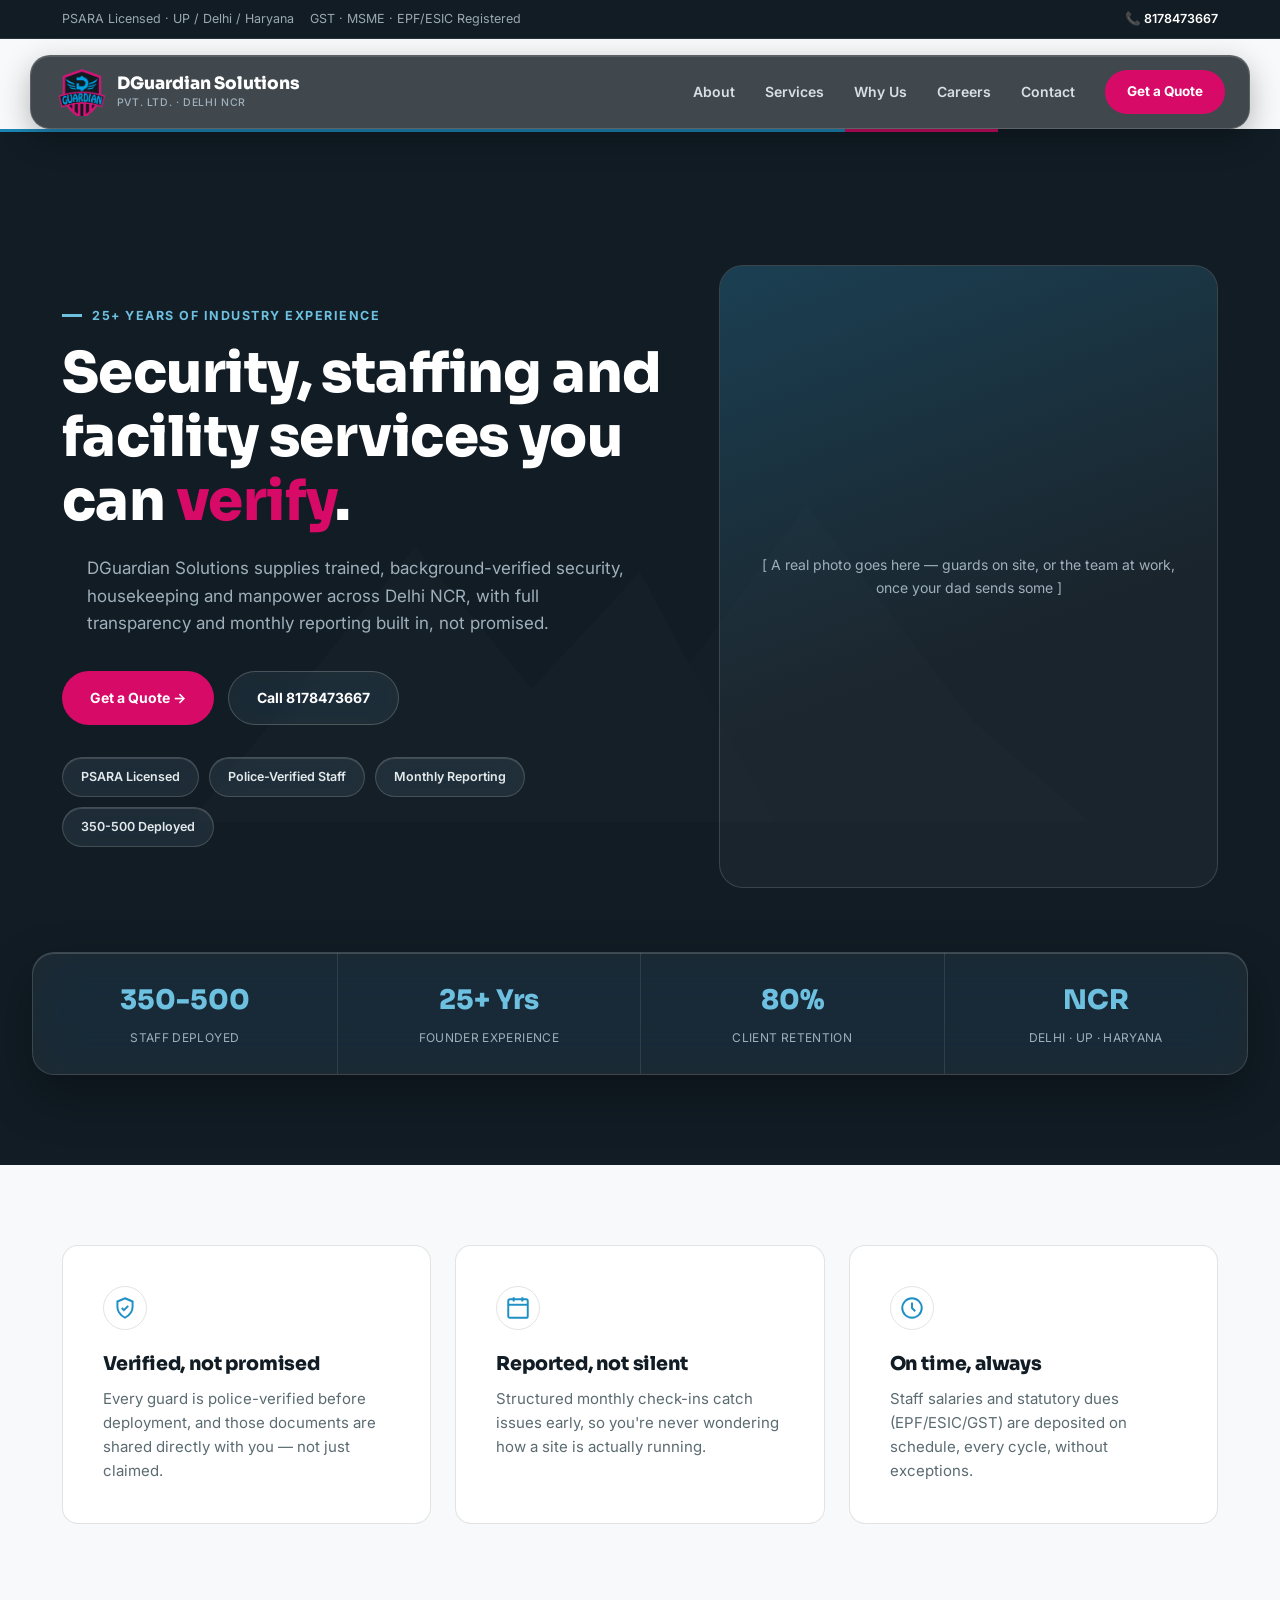
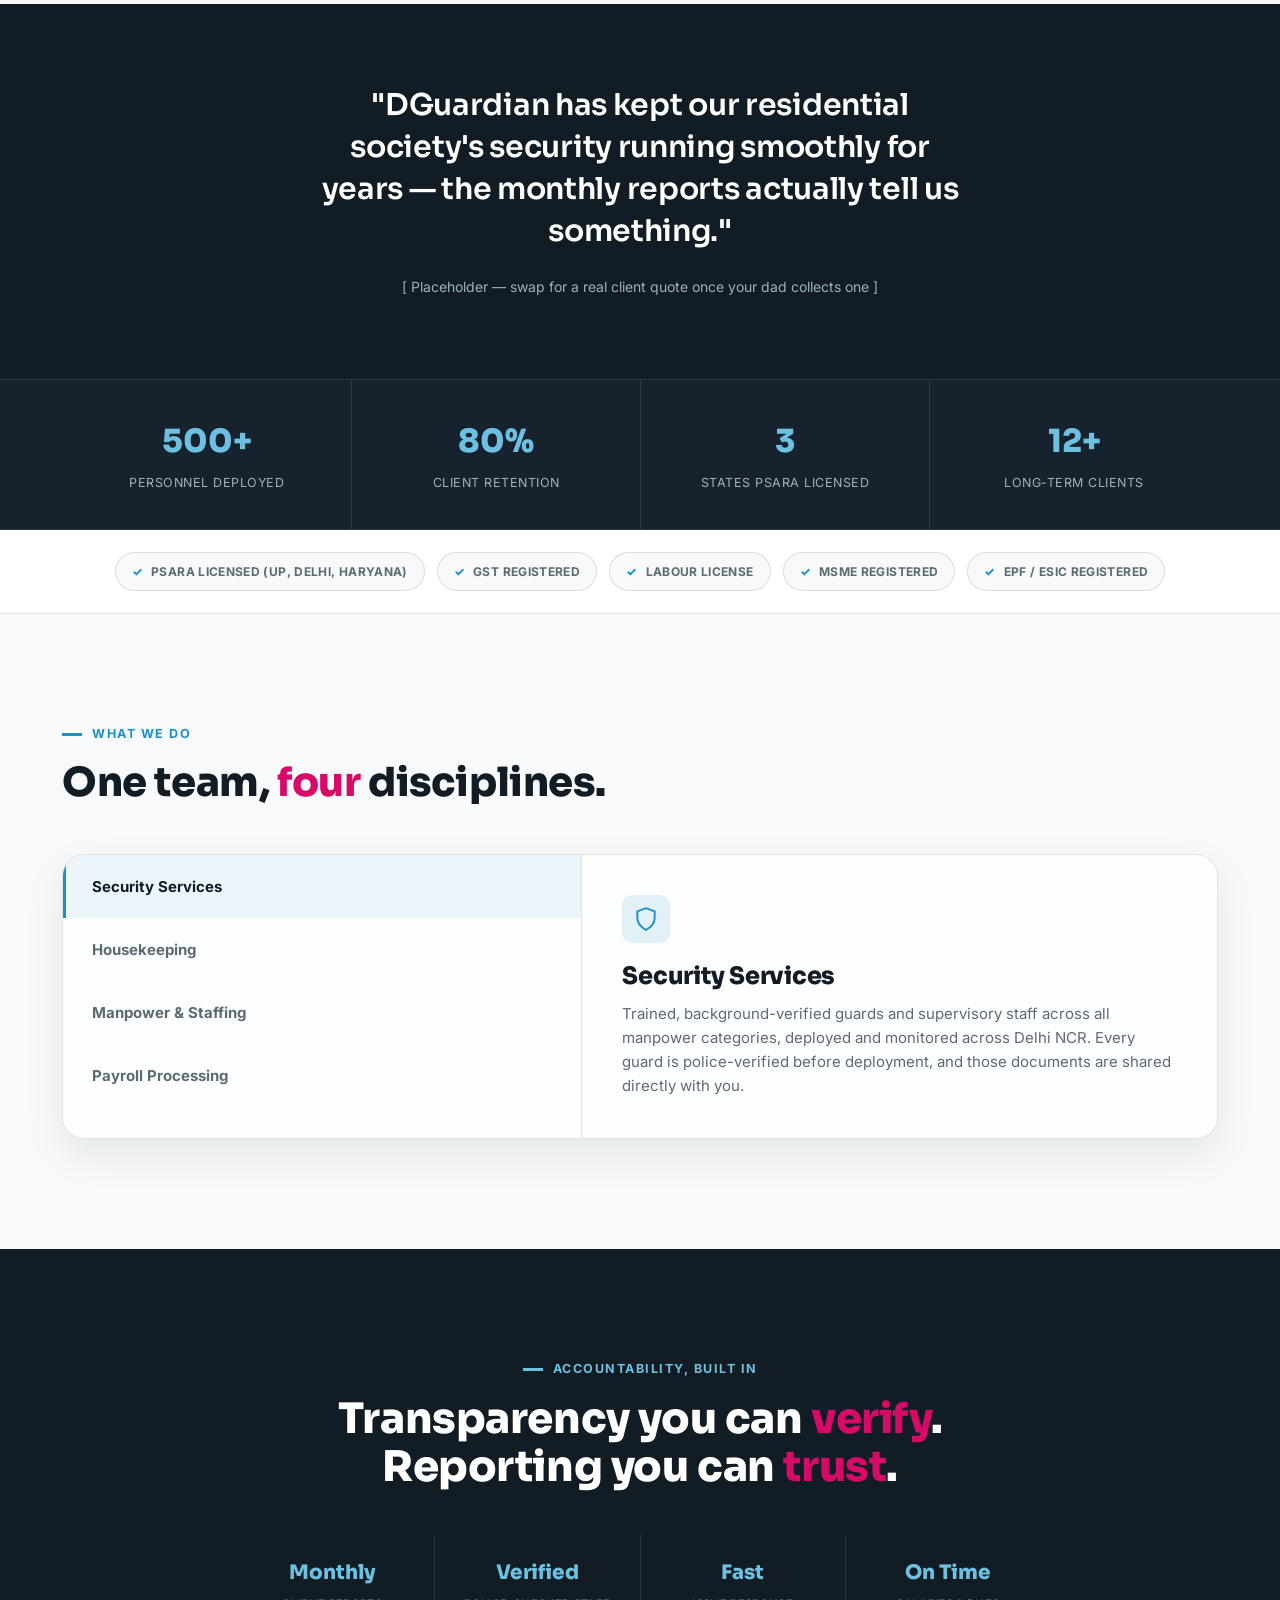
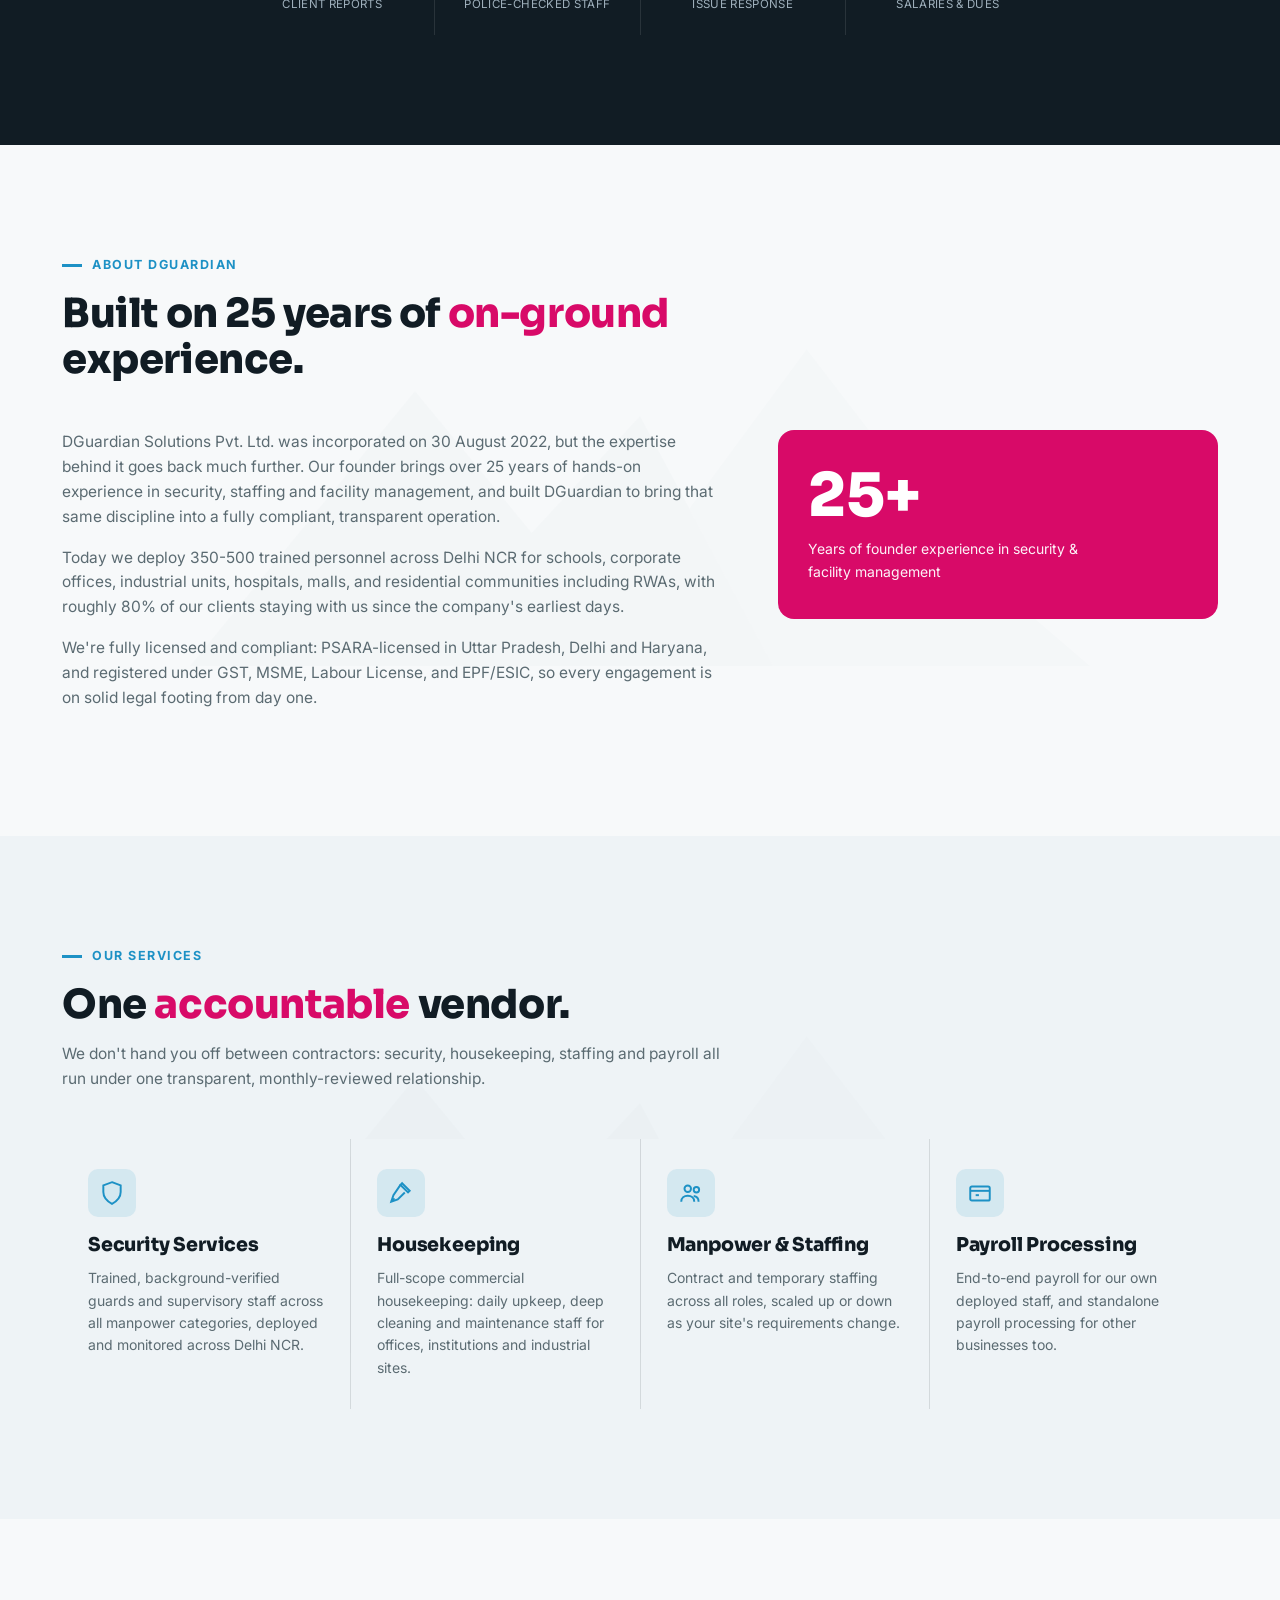
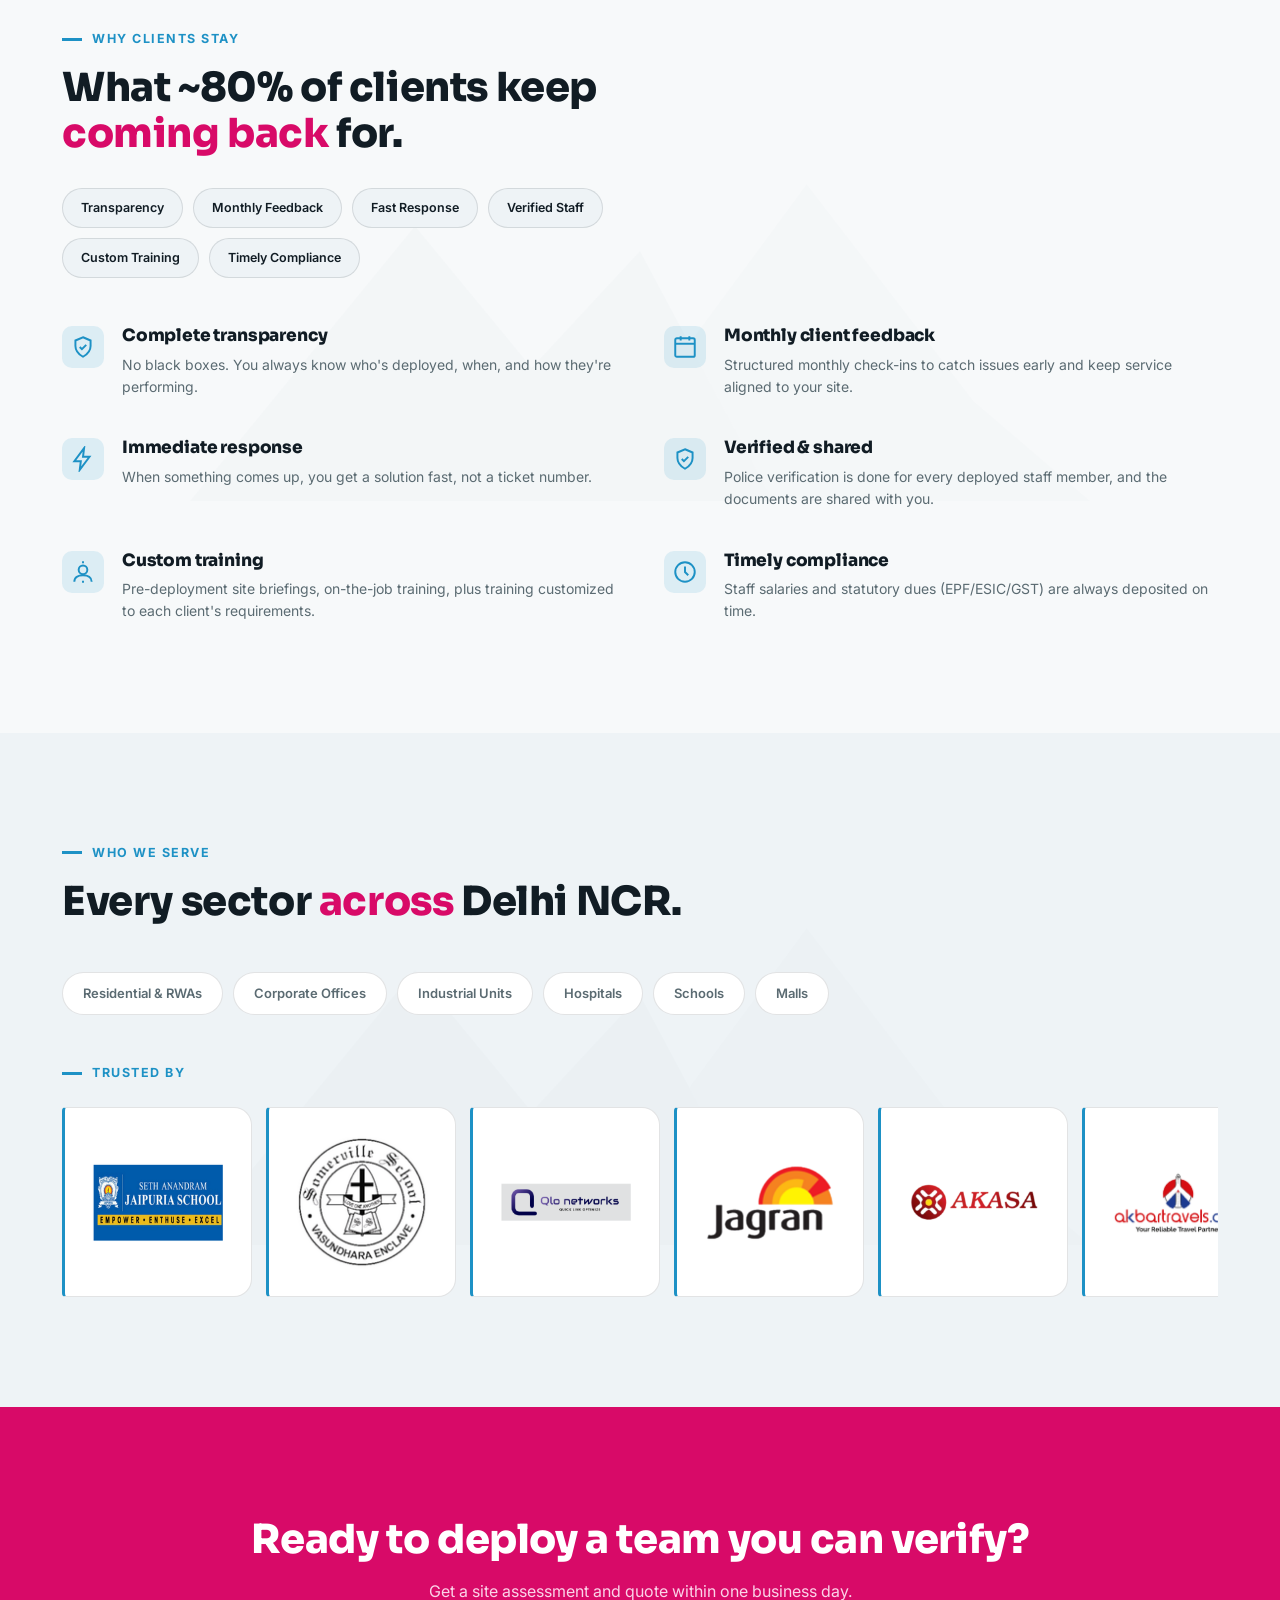
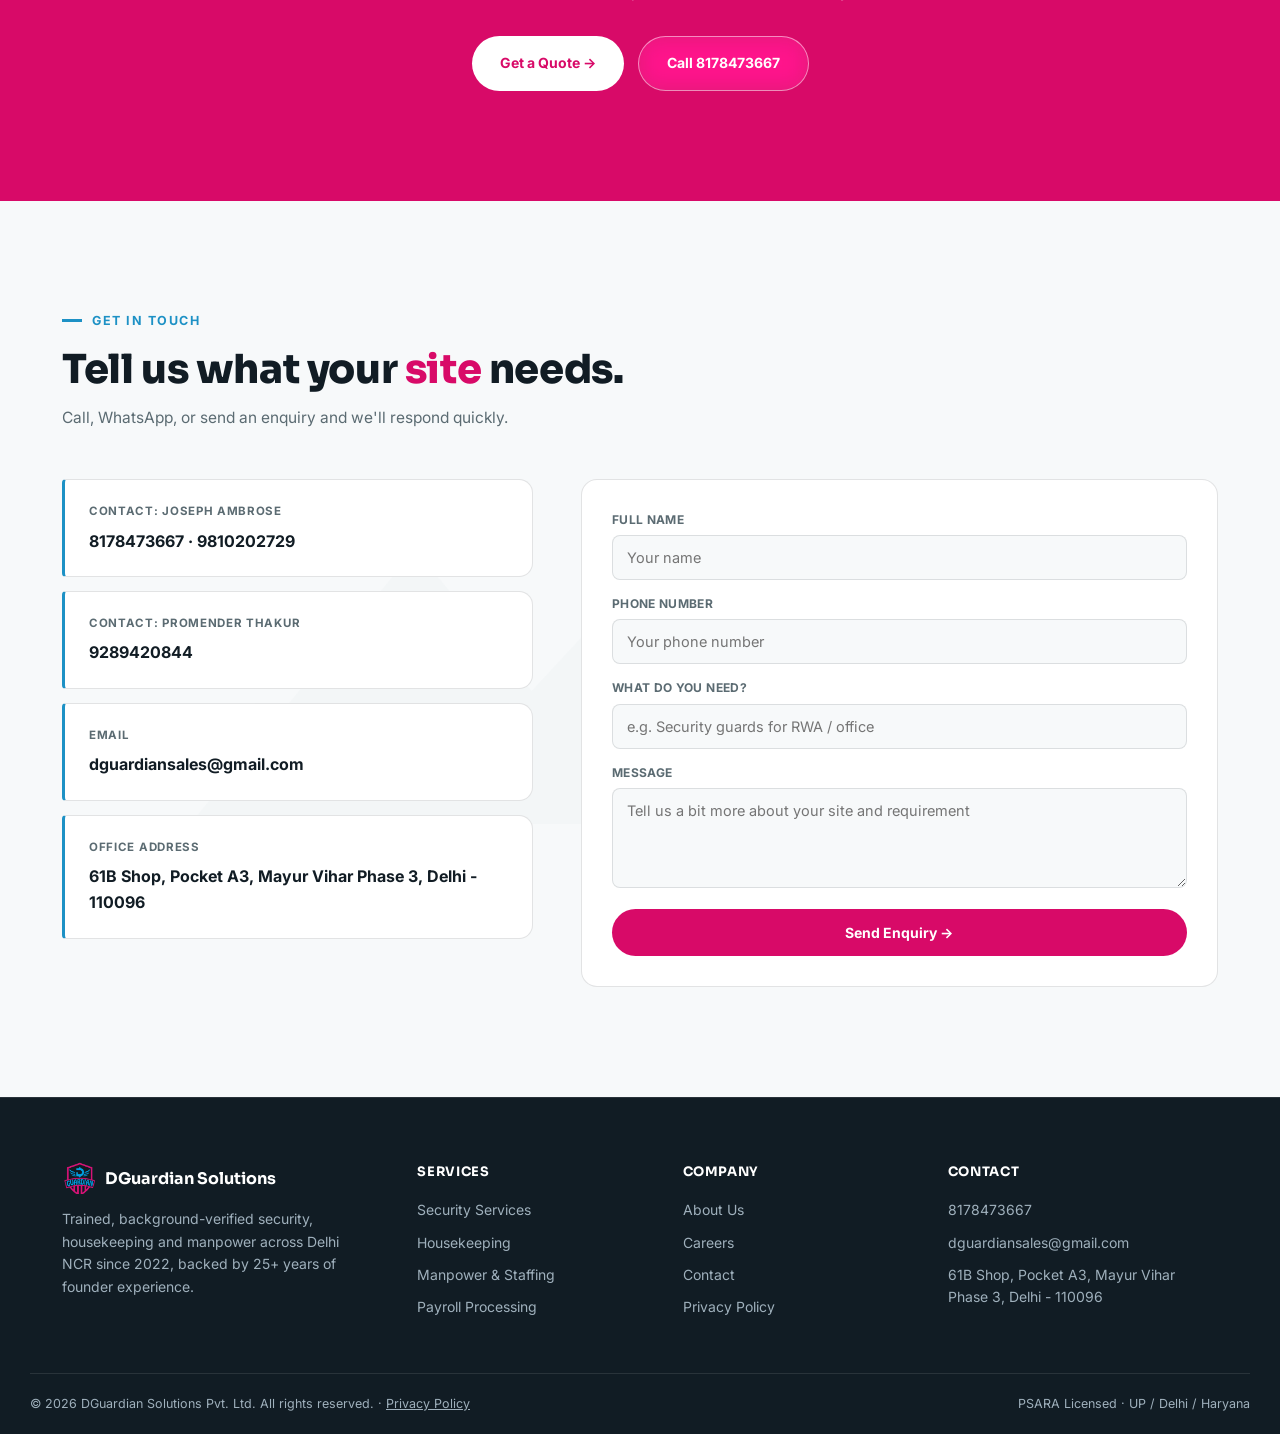
==== commit 1fd40f7a: "Add files via upload" ====
--- a/index.html
+++ b/index.html
@@ -41,19 +41,24 @@
     <polygon points="60,420 330,90 470,260 600,120 760,420" fill="currentColor"/>
     <polygon points="520,420 800,40 1000,300 1140,420" fill="currentColor" opacity="0.75"/>
   </svg>
-  <div class="hero-main">
-    <div class="marker on-dark" style="justify-content:center;">25+ years of industry experience</div>
-    <h1>Security, staffing and facility services you can <span class="em">verify</span>.</h1>
-    <p class="lead">DGuardian Solutions supplies trained, background-verified security, housekeeping and manpower across Delhi NCR, with full transparency and monthly reporting built in, not promised.</p>
-    <div class="cta-row">
-      <a href="#contact" class="btn btn-primary">Get a Quote →</a>
-      <a href="tel:+918178473667" class="btn btn-outline">Call 8178473667</a>
-    </div>
-    <div class="pill-row" style="justify-content:center;">
-      <span class="pill">PSARA Licensed</span>
-      <span class="pill">Police-Verified Staff</span>
-      <span class="pill">Monthly Reporting</span>
-      <span class="pill">350-500 Deployed</span>
+  <div class="hero-split">
+    <div>
+      <div class="marker on-dark">25+ years of industry experience</div>
+      <h1>Security, staffing and facility services you can <span class="em">verify</span>.</h1>
+      <p class="lead">DGuardian Solutions supplies trained, background-verified security, housekeeping and manpower across Delhi NCR, with full transparency and monthly reporting built in, not promised.</p>
+      <div class="cta-row">
+        <a href="#contact" class="btn btn-primary">Get a Quote →</a>
+        <a href="tel:+918178473667" class="btn btn-outline">Call 8178473667</a>
+      </div>
+      <div class="pill-row">
+        <span class="pill">PSARA Licensed</span>
+        <span class="pill">Police-Verified Staff</span>
+        <span class="pill">Monthly Reporting</span>
+        <span class="pill">350-500 Deployed</span>
+      </div>
+    </div>
+    <div class="hero-visual">
+      <span>[ A real photo goes here — guards on site, or the team at work, once your dad sends some ]</span>
     </div>
   </div>
   <div class="hero-strip">
@@ -63,6 +68,33 @@
       <div class="hs-cell"><div class="n">80%</div><div class="l">Client Retention</div></div>
       <div class="hs-cell"><div class="n">NCR</div><div class="l">Delhi · UP · Haryana</div></div>
     </div>
+  </div>
+</section>
+
+<section class="highlight-band">
+  <div class="highlight-grid">
+    <div class="highlight-card">
+      <div class="icon-circle"><svg class="icon" viewBox="0 0 24 24" width="20" height="20"><path d="M12 3l7 3v5c0 4.5-3 7.7-7 10-4-2.3-7-5.5-7-10V6l7-3z"/><path d="M9 12l2 2 4-4"/></svg></div>
+      <h3>Verified, not promised</h3>
+      <p>Every guard is police-verified before deployment, and those documents are shared directly with you — not just claimed.</p>
+    </div>
+    <div class="highlight-card">
+      <div class="icon-circle"><svg class="icon" viewBox="0 0 24 24" width="20" height="20"><rect x="3" y="4" width="18" height="17" rx="1.5"/><path d="M3 9h18"/><path d="M8 2v4M16 2v4"/></svg></div>
+      <h3>Reported, not silent</h3>
+      <p>Structured monthly check-ins catch issues early, so you're never wondering how a site is actually running.</p>
+    </div>
+    <div class="highlight-card">
+      <div class="icon-circle"><svg class="icon" viewBox="0 0 24 24" width="20" height="20"><circle cx="12" cy="12" r="9"/><path d="M12 7v5l3 3"/></svg></div>
+      <h3>On time, always</h3>
+      <p>Staff salaries and statutory dues (EPF/ESIC/GST) are deposited on schedule, every cycle, without exceptions.</p>
+    </div>
+  </div>
+</section>
+
+<section class="quote-band">
+  <div class="wrap">
+    <blockquote>"DGuardian has kept our residential society's security running smoothly for years — the monthly reports actually tell us something."</blockquote>
+    <div class="attribution">[ Placeholder — swap for a real client quote once your dad collects one ]</div>
   </div>
 </section>
 
--- a/style.css
+++ b/style.css
@@ -120,6 +120,25 @@
 
   /* ---------- Hero (dark) ---------- */
   .hero{ background:var(--navy); padding:64px 0 0; position:relative; z-index:0; overflow:hidden; }
+  .hero-split{ display:grid; grid-template-columns:1.1fr 0.9fr; gap:48px; align-items:center; max-width:1220px; margin:0 auto; padding:72px 32px 64px; }
+  @media(max-width:900px){ .hero-split{ grid-template-columns:1fr; padding:56px 24px 40px; } }
+  .hero-split .marker{ justify-content:flex-start; }
+  .hero-split h1{ text-align:left; }
+  .hero-split p.lead{ text-align:left; margin:0 0 34px; max-width:46ch; }
+  .hero-split .cta-row{ justify-content:flex-start; }
+  .hero-split .pill-row{ justify-content:flex-start; }
+  .hero-visual{
+    aspect-ratio:4/5; border-radius:24px; border:1px solid rgba(255,255,255,0.14);
+    background:rgba(255,255,255,0.04); display:flex; align-items:center; justify-content:center;
+    color:var(--muted-onDark); font-size:14px; text-align:center; padding:32px;
+    position:relative; overflow:hidden;
+  }
+  .hero-visual::before{
+    content:""; position:absolute; inset:0;
+    background:linear-gradient(160deg, rgba(29,145,197,0.25) 0%, transparent 60%);
+  }
+  .hero-visual span{ position:relative; z-index:1; }
+  @media(max-width:900px){ .hero-visual{ aspect-ratio:16/10; } }
   .hero::before{
     content:""; position:absolute; top:0; left:0; right:0; height:3px;
     background:linear-gradient(90deg, var(--blue) 0%, var(--blue) 66%, var(--magenta) 66%, var(--magenta) 78%, transparent 78%);
@@ -387,3 +406,27 @@
   .role-card .icon-badge{ width:44px; height:44px; display:flex; align-items:center; justify-content:center; background:rgba(29,145,197,0.12); color:var(--blue); margin-bottom:16px; border-radius:10px; }
   .role-card h3{ font-size:18px; margin-bottom:8px; }
   .role-card p{ font-size:14px; color:var(--muted-ink); margin-bottom:0; }
+
+  /* ---------- Flat highlight cards + quote (layout pattern) ---------- */
+  .highlight-band{ background:var(--white); padding:80px 0; }
+  .highlight-grid{ display:grid; grid-template-columns:repeat(3,1fr); gap:24px; max-width:1220px; margin:0 auto; padding:0 32px; }
+  @media(max-width:900px){ .highlight-grid{ grid-template-columns:1fr; } }
+  .highlight-card{
+    background:var(--panel-light); border:1px solid var(--line-light); border-radius:16px;
+    padding:40px; transition:border-color 0.15s ease;
+  }
+  .highlight-card:hover{ border-color:var(--blue); }
+  .highlight-card .icon-circle{
+    width:44px; height:44px; border-radius:999px; border:1px solid var(--line-light);
+    display:flex; align-items:center; justify-content:center; color:var(--blue); margin-bottom:24px;
+  }
+  .highlight-card h3{ font-size:19px; margin-bottom:12px; }
+  .highlight-card p{ font-size:15px; color:var(--muted-ink); margin:0; }
+
+  .quote-band{ background:var(--navy); padding:80px 0; text-align:center; }
+  .quote-band .wrap{ max-width:720px; }
+  .quote-band blockquote{
+    font-family:'Sora',sans-serif; font-weight:600; font-size:clamp(22px,3vw,30px);
+    line-height:1.4; color:#fff; margin:0 0 24px; letter-spacing:-0.3px;
+  }
+  .quote-band .attribution{ color:var(--muted-onDark); font-size:14px; }
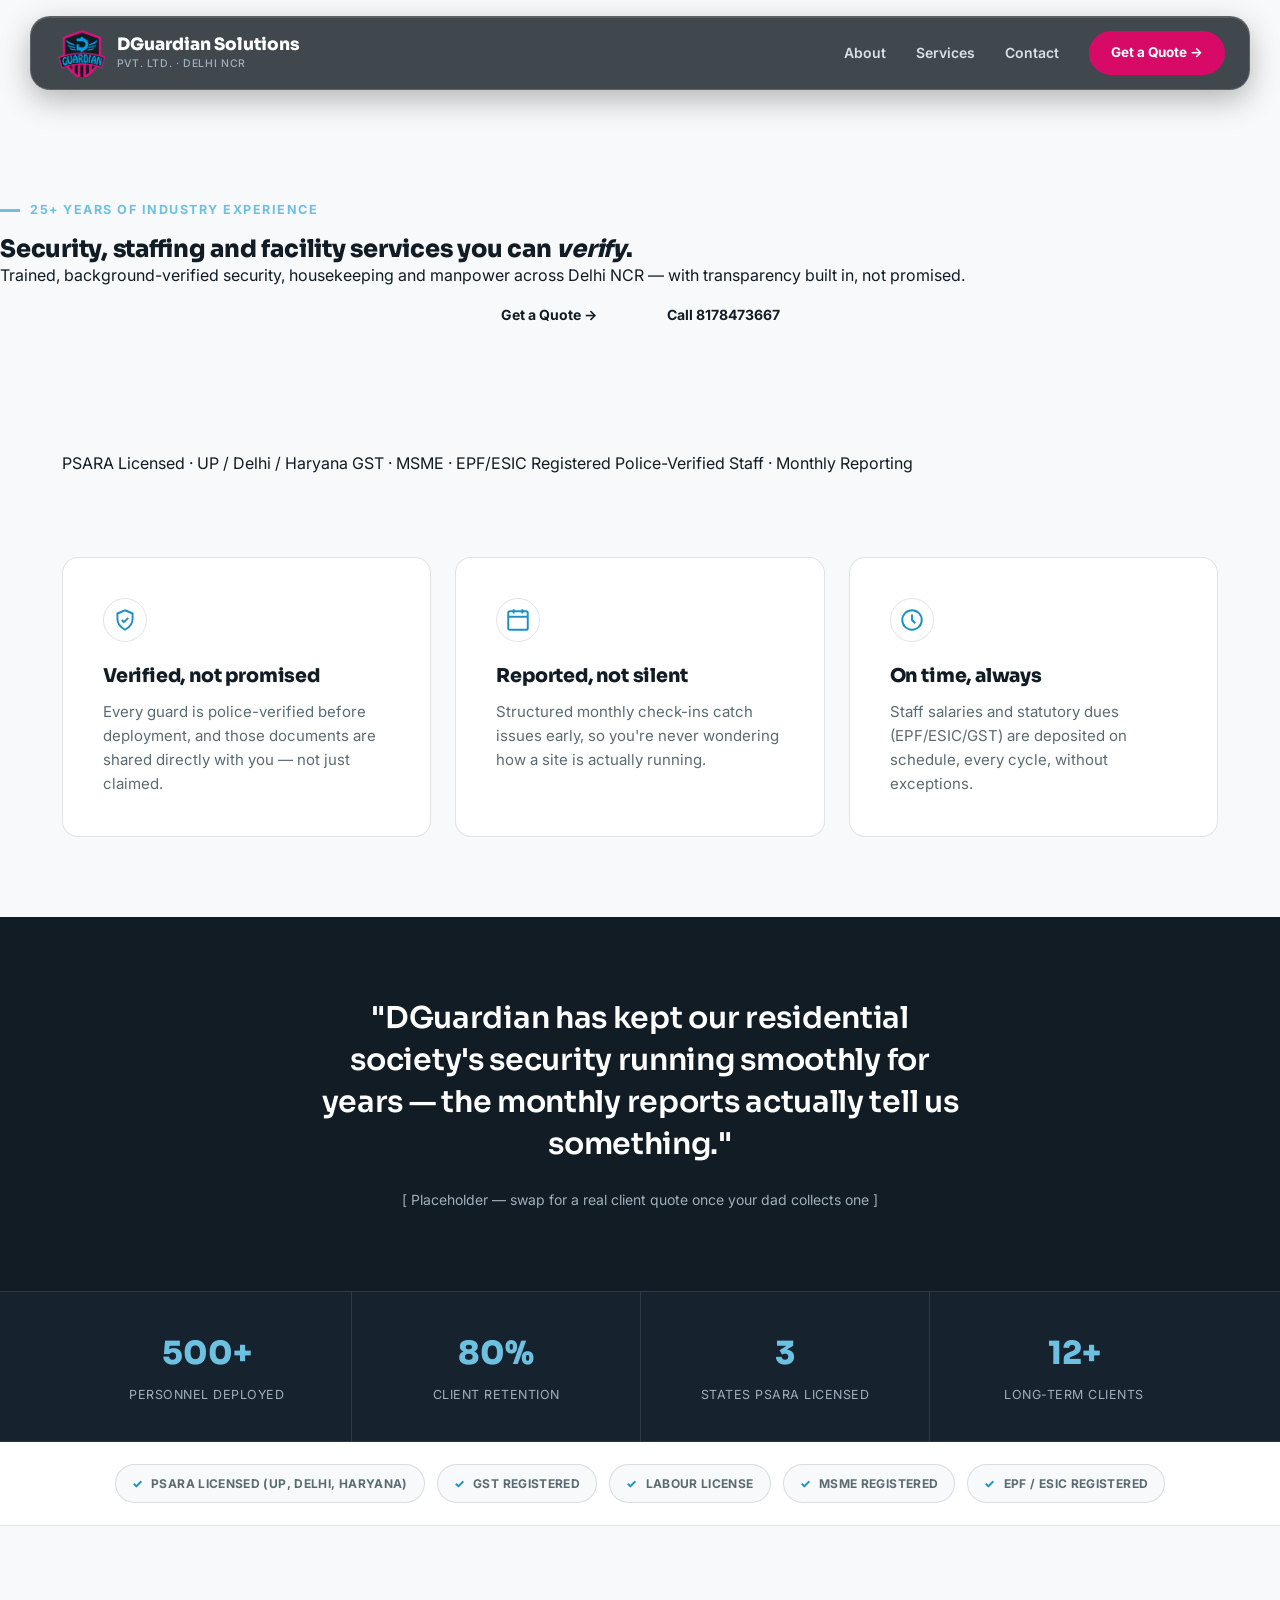
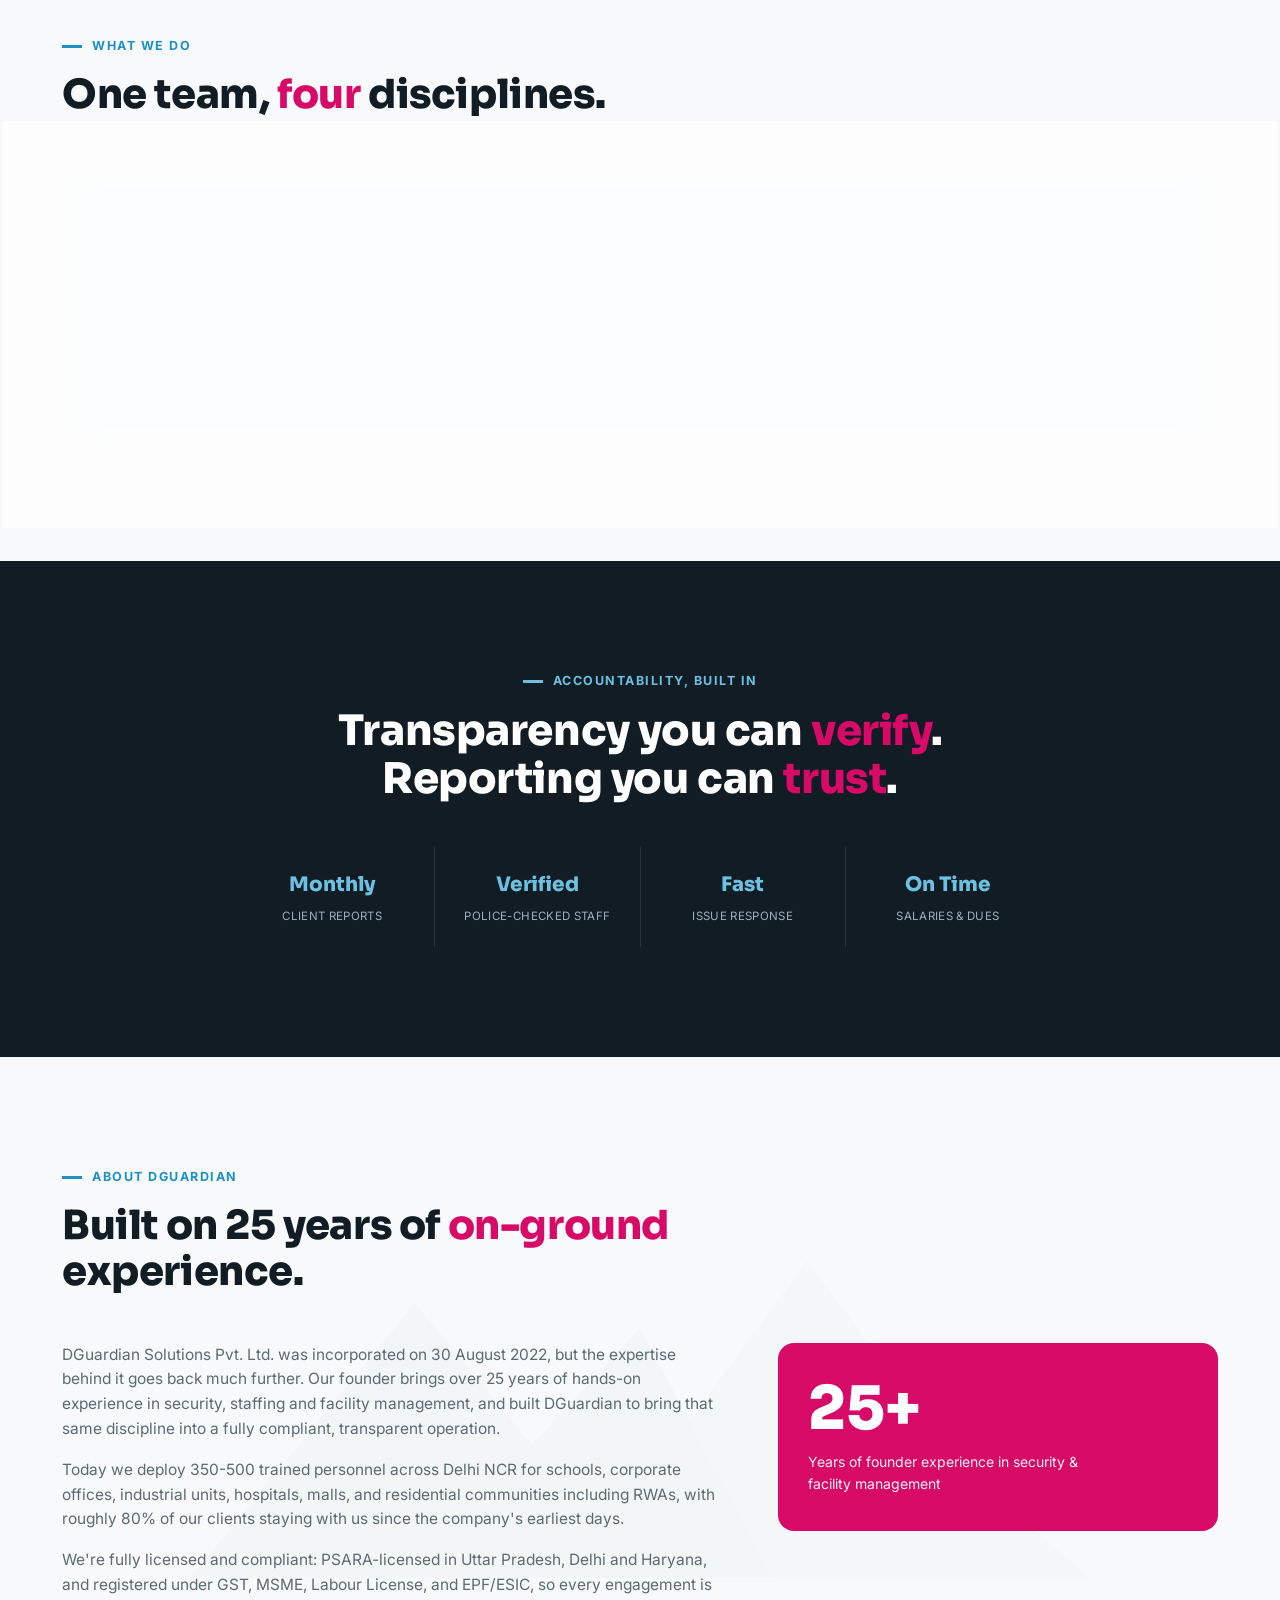
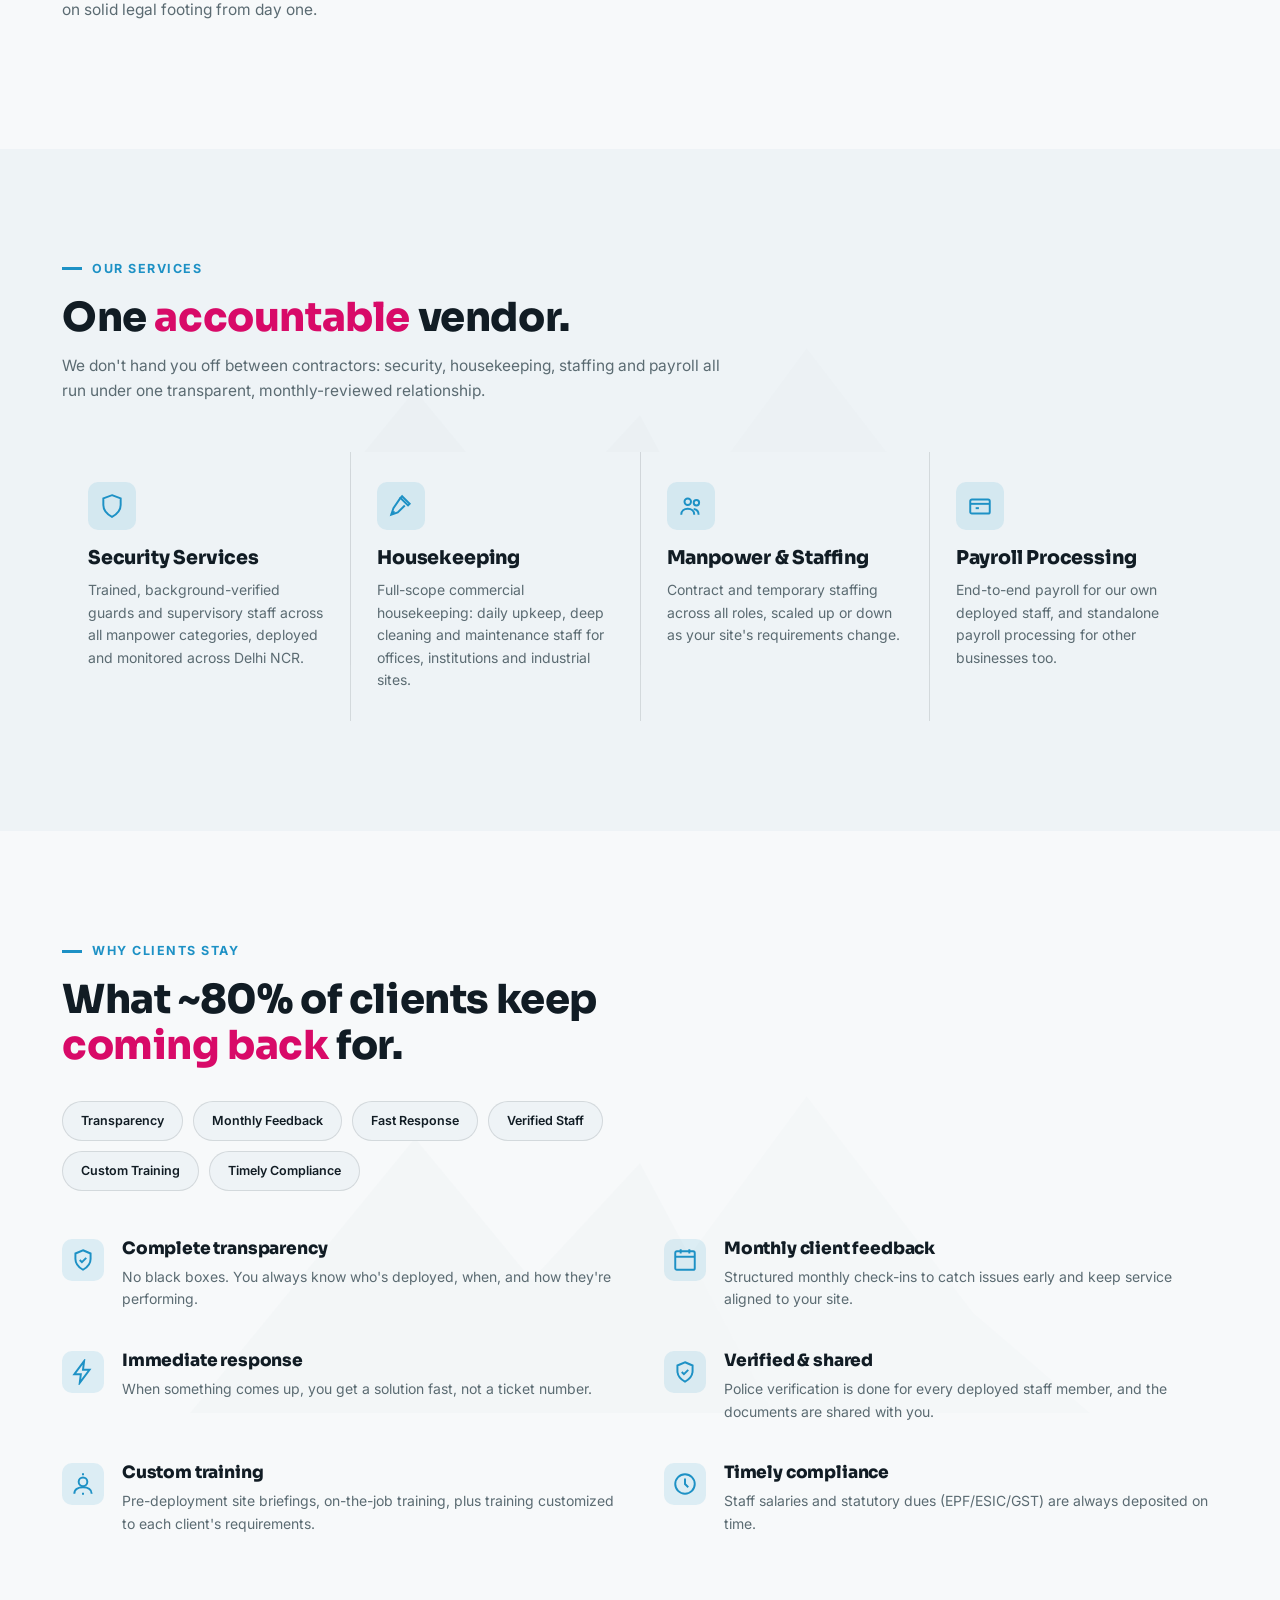
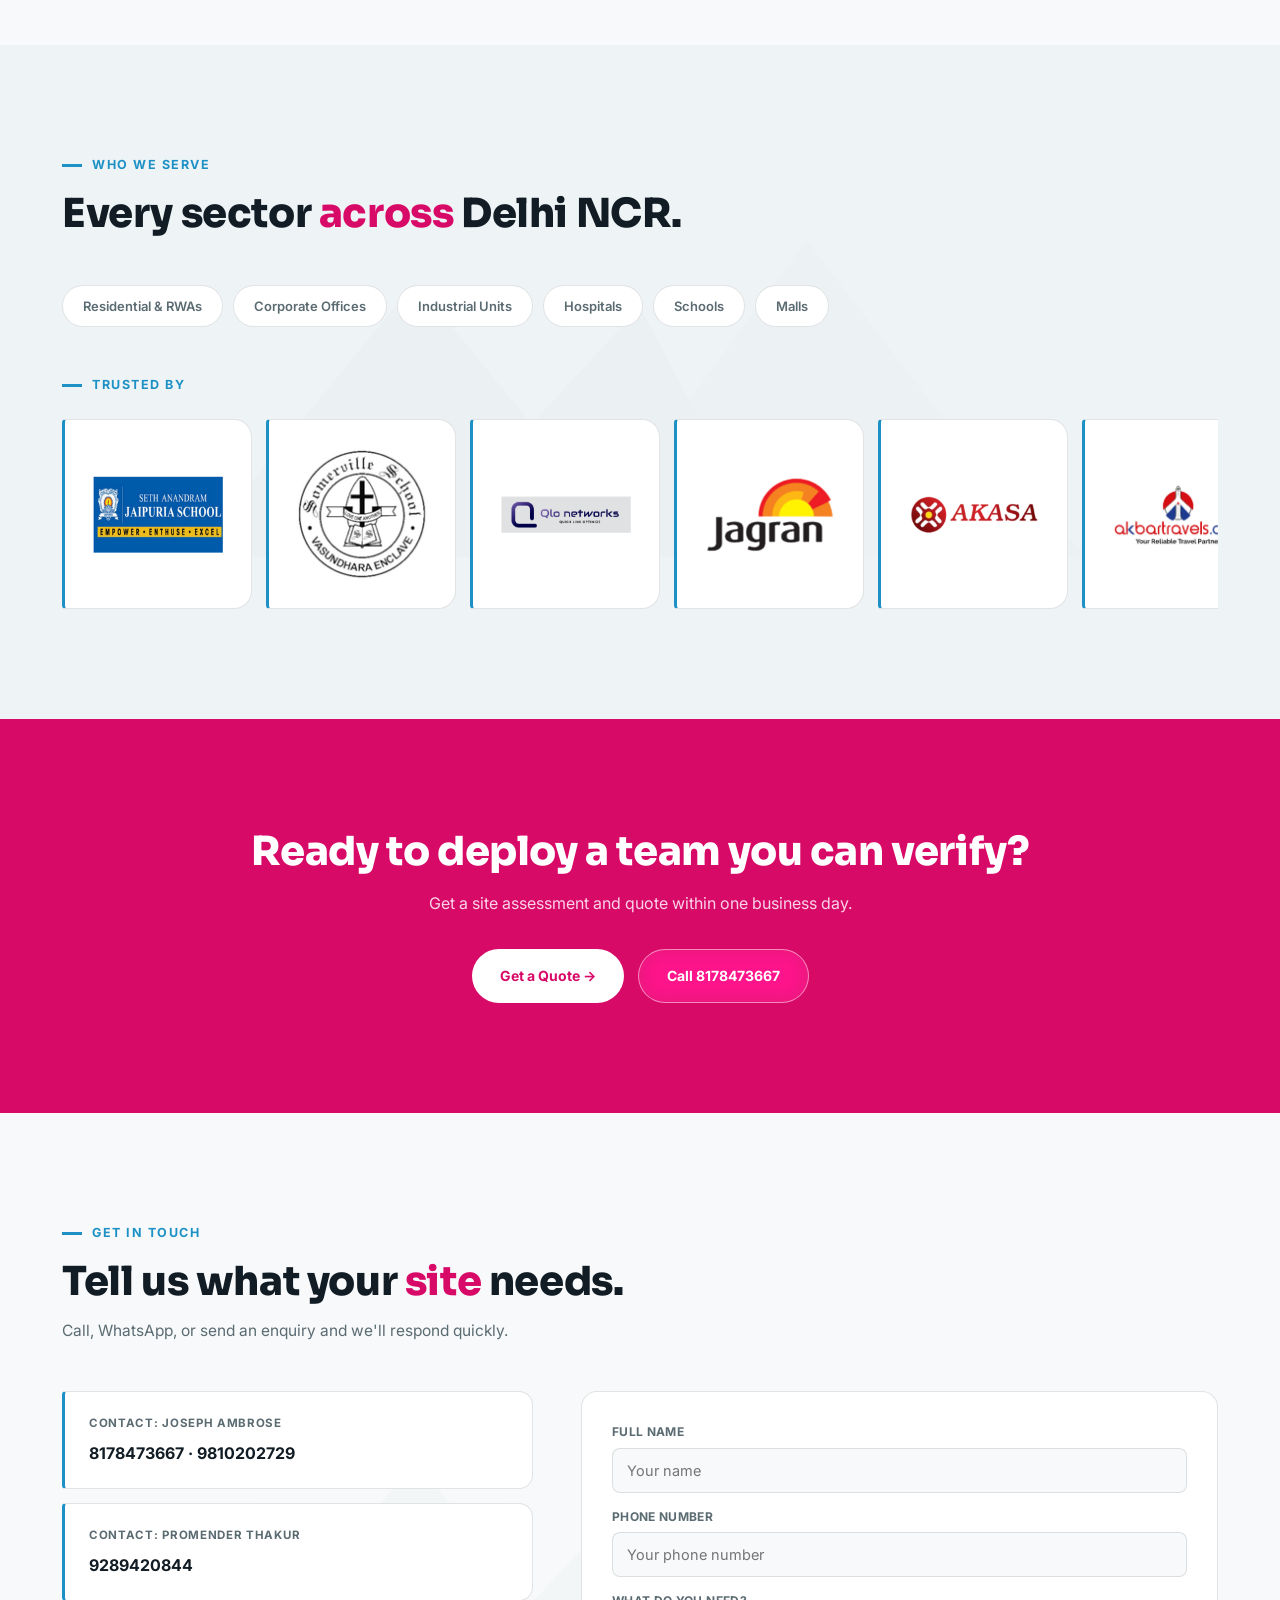
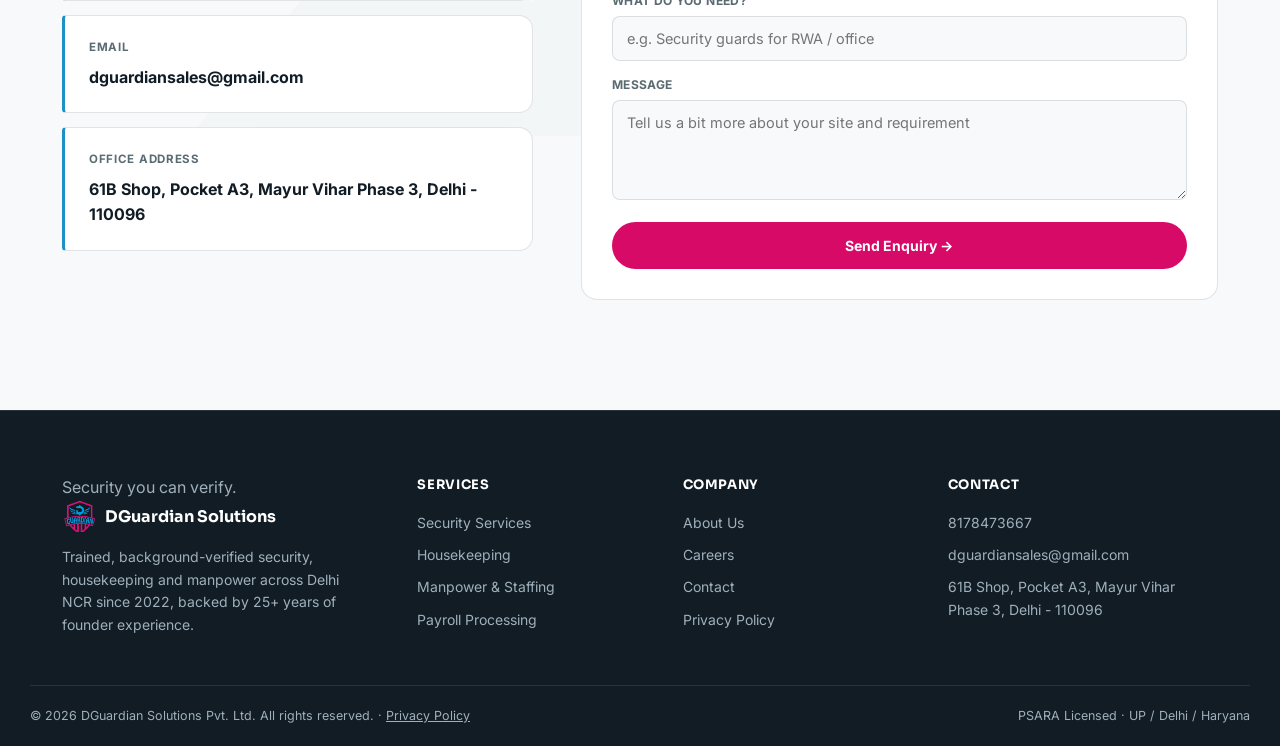
==== commit 9d034e79: "Update index.html" ====
--- a/index.html
+++ b/index.html
@@ -8,15 +8,7 @@
 </head>
 <body>
 
-<div class="topbar">
-  <div class="wrap">
-    <div class="badges">
-      <span>PSARA Licensed · UP / Delhi / Haryana</span>
-      <span>GST · MSME · EPF/ESIC Registered</span>
-    </div>
-    <div><a href="tel:+918178473667">📞 8178473667</a></div>
-  </div>
-</div>
+<body class="home">
 
 <header class="nav">
   <div class="wrap navrow">
@@ -27,49 +19,33 @@
     <nav class="links">
       <a href="about.html">About</a>
       <a href="#services">Services</a>
-      <a href="#why">Why Us</a>
-      <a href="careers.html">Careers</a>
       <a href="contact.html">Contact</a>
-      <a href="#contact" class="nav-cta">Get a Quote</a>
+      <a href="#contact" class="nav-cta">Get a Quote →</a>
     </nav>
     <button class="burger">☰</button>
   </div>
 </header>
 
-<section class="hero">
-  <svg class="mountain-wm" viewBox="0 0 1200 420" fill="none" xmlns="http://www.w3.org/2000/svg" aria-hidden="true">
-    <polygon points="60,420 330,90 470,260 600,120 760,420" fill="currentColor"/>
-    <polygon points="520,420 800,40 1000,300 1140,420" fill="currentColor" opacity="0.75"/>
-  </svg>
-  <div class="hero-split">
-    <div>
-      <div class="marker on-dark">25+ years of industry experience</div>
-      <h1>Security, staffing and facility services you can <span class="em">verify</span>.</h1>
-      <p class="lead">DGuardian Solutions supplies trained, background-verified security, housekeeping and manpower across Delhi NCR, with full transparency and monthly reporting built in, not promised.</p>
-      <div class="cta-row">
-        <a href="#contact" class="btn btn-primary">Get a Quote →</a>
-        <a href="tel:+918178473667" class="btn btn-outline">Call 8178473667</a>
-      </div>
-      <div class="pill-row">
-        <span class="pill">PSARA Licensed</span>
-        <span class="pill">Police-Verified Staff</span>
-        <span class="pill">Monthly Reporting</span>
-        <span class="pill">350-500 Deployed</span>
-      </div>
-    </div>
-    <div class="hero-visual">
-      <span>[ A real photo goes here — guards on site, or the team at work, once your dad sends some ]</span>
-    </div>
-  </div>
-  <div class="hero-strip">
-    <div class="hero-strip-row">
-      <div class="hs-cell"><div class="n">350-500</div><div class="l">Staff Deployed</div></div>
-      <div class="hs-cell"><div class="n">25+ Yrs</div><div class="l">Founder Experience</div></div>
-      <div class="hs-cell"><div class="n">80%</div><div class="l">Client Retention</div></div>
-      <div class="hs-cell"><div class="n">NCR</div><div class="l">Delhi · UP · Haryana</div></div>
-    </div>
-  </div>
-</section>
+<section class="cinematic-hero">
+  <div class="cinematic-overlay"></div>
+  <div class="cinematic-content">
+    <div class="marker on-dark cinematic-marker">25+ years of industry experience</div>
+    <h1 class="cinematic-h1">Security, staffing and facility services you can <em>verify</em>.</h1>
+    <p class="cinematic-lead">Trained, background-verified security, housekeeping and manpower across Delhi NCR — with transparency built in, not promised.</p>
+    <div class="cta-row cinematic-cta-row">
+      <a href="#contact" class="btn btn-glass-primary">Get a Quote →</a>
+      <a href="tel:+918178473667" class="btn btn-glass">Call 8178473667</a>
+    </div>
+  </div>
+</section>
+
+<div class="compliance-bridge">
+  <div class="wrap">
+    <span>PSARA Licensed · UP / Delhi / Haryana</span>
+    <span>GST · MSME · EPF/ESIC Registered</span>
+    <span>Police-Verified Staff · Monthly Reporting</span>
+  </div>
+</div>
 
 <section class="highlight-band">
   <div class="highlight-grid">
@@ -396,6 +372,7 @@
 <footer>
   <div class="wrap foot-grid">
     <div class="foot-col">
+      <div class="foot-tagline">Security you can verify.</div>
       <div class="foot-brand"><img src="logo.png" alt="DGuardian logo"><span>DGuardian Solutions</span></div>
       <p>Trained, background-verified security, housekeeping and manpower across Delhi NCR since 2022, backed by 25+ years of founder experience.</p>
     </div>
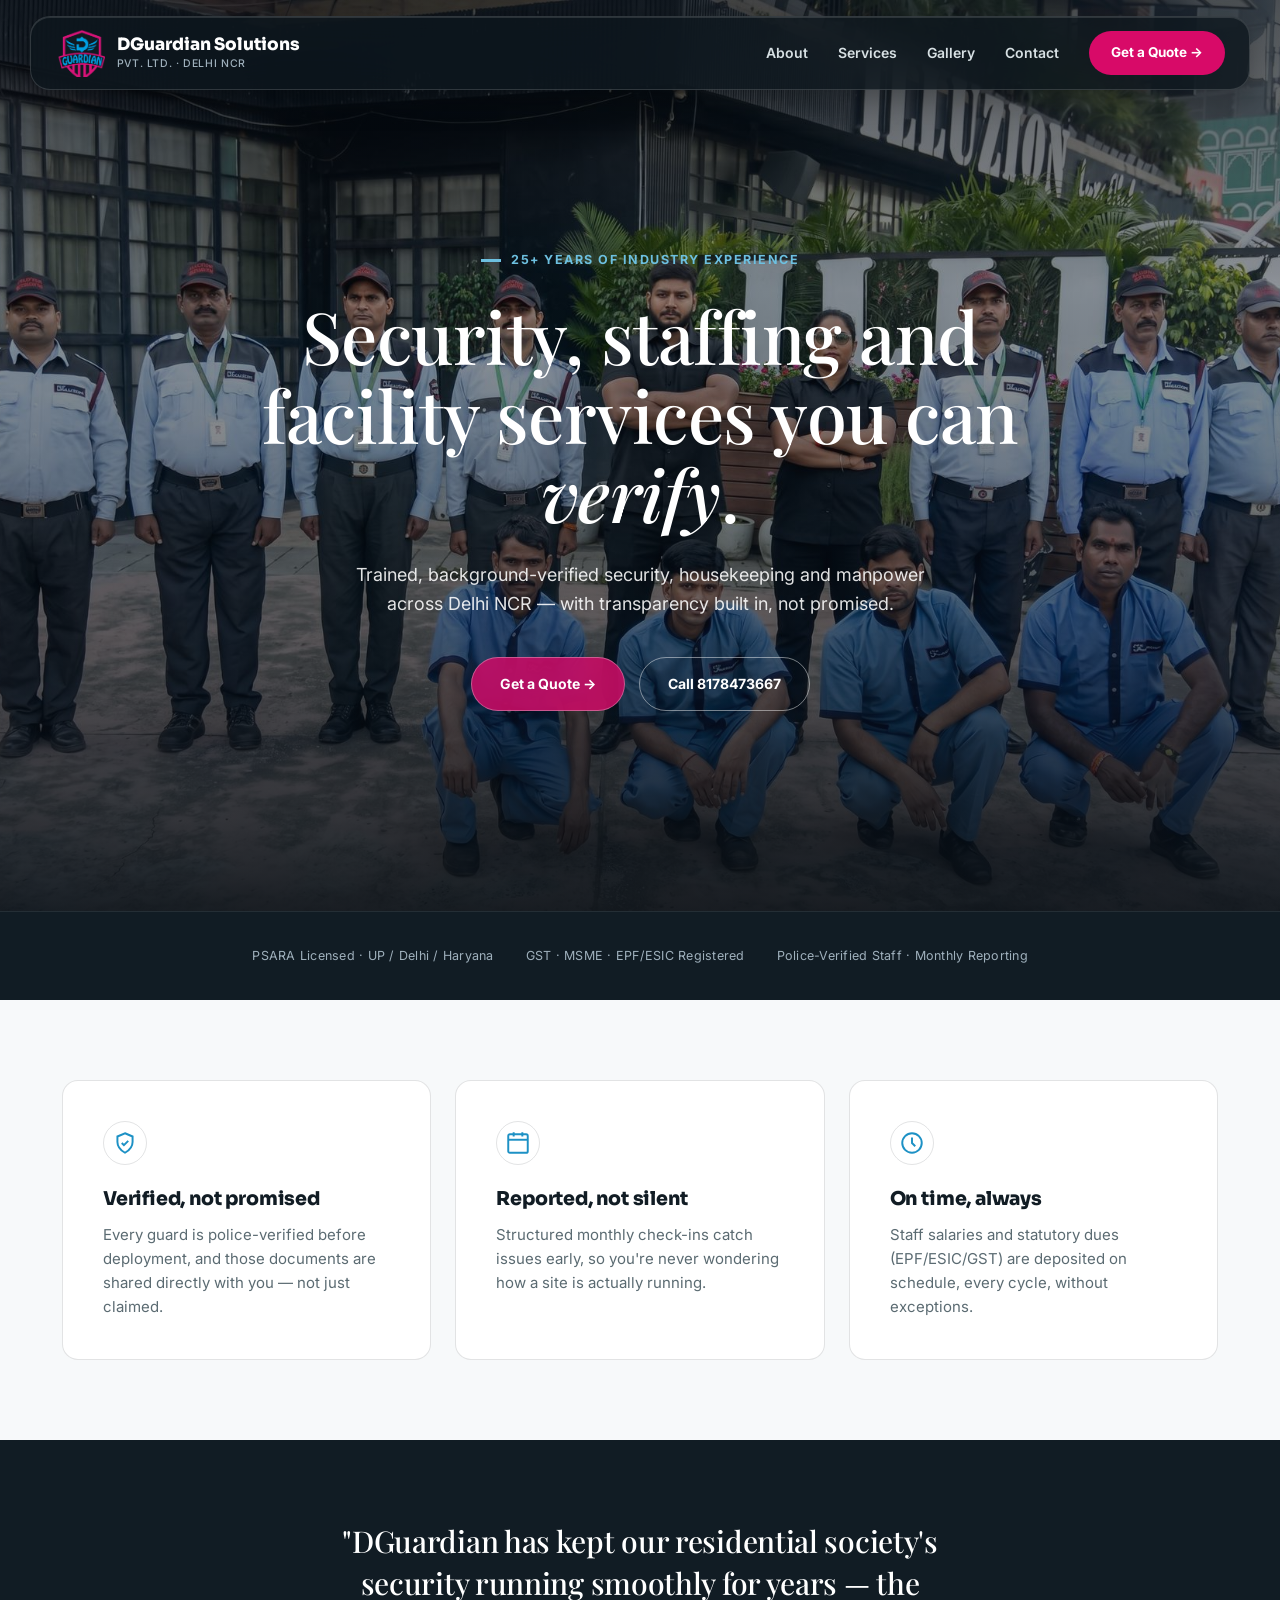
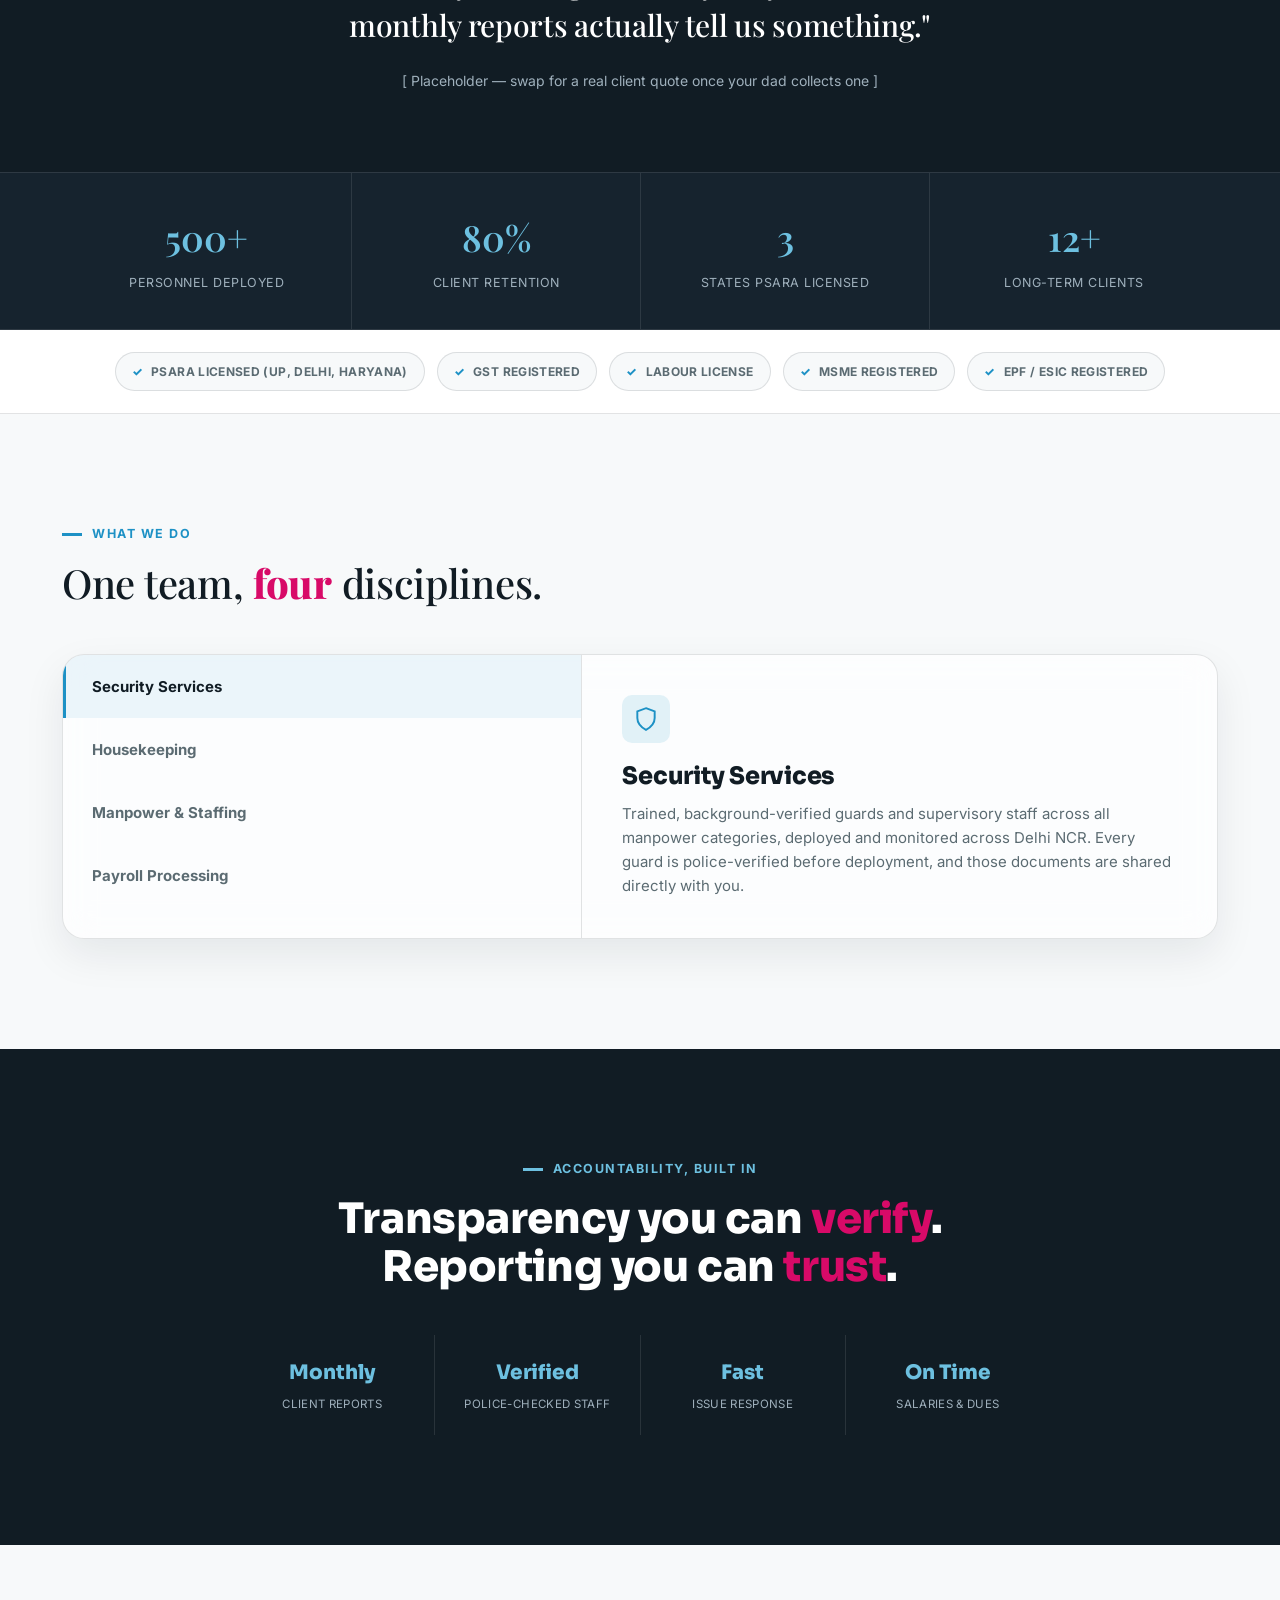
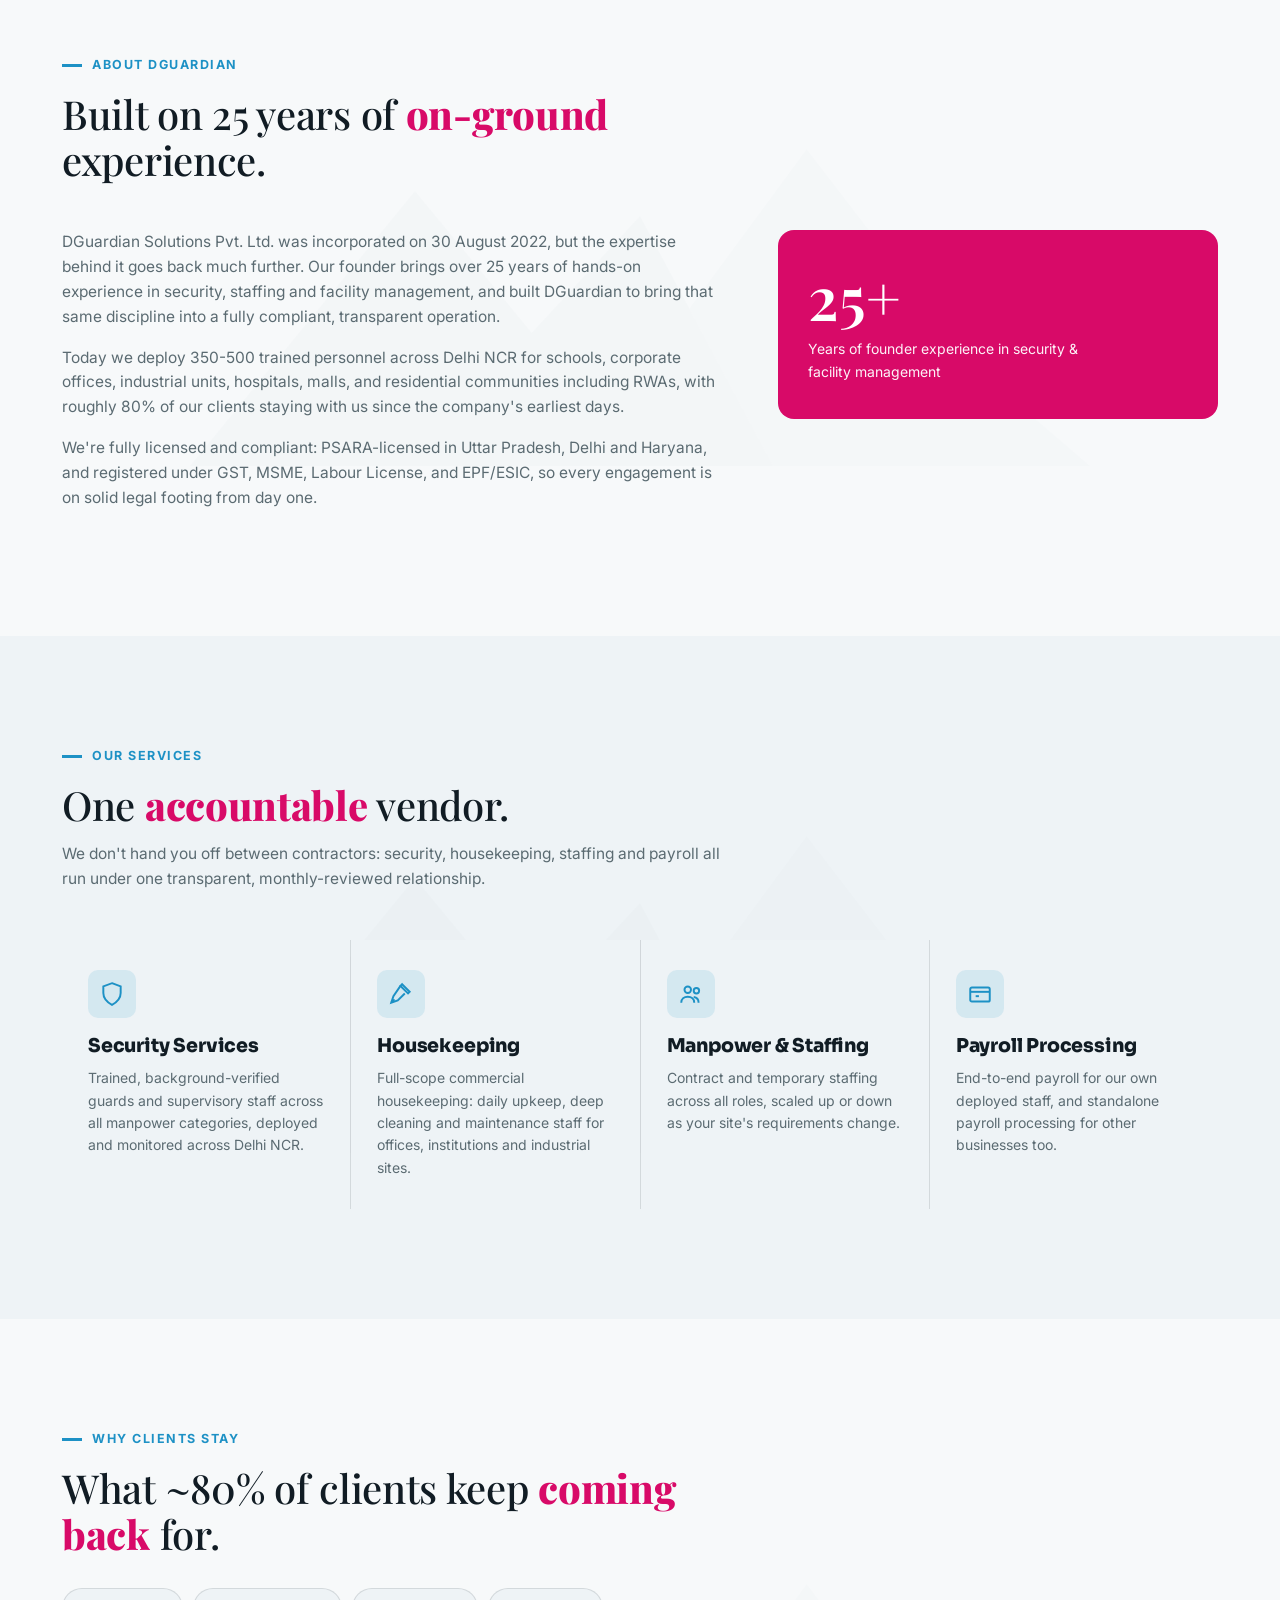
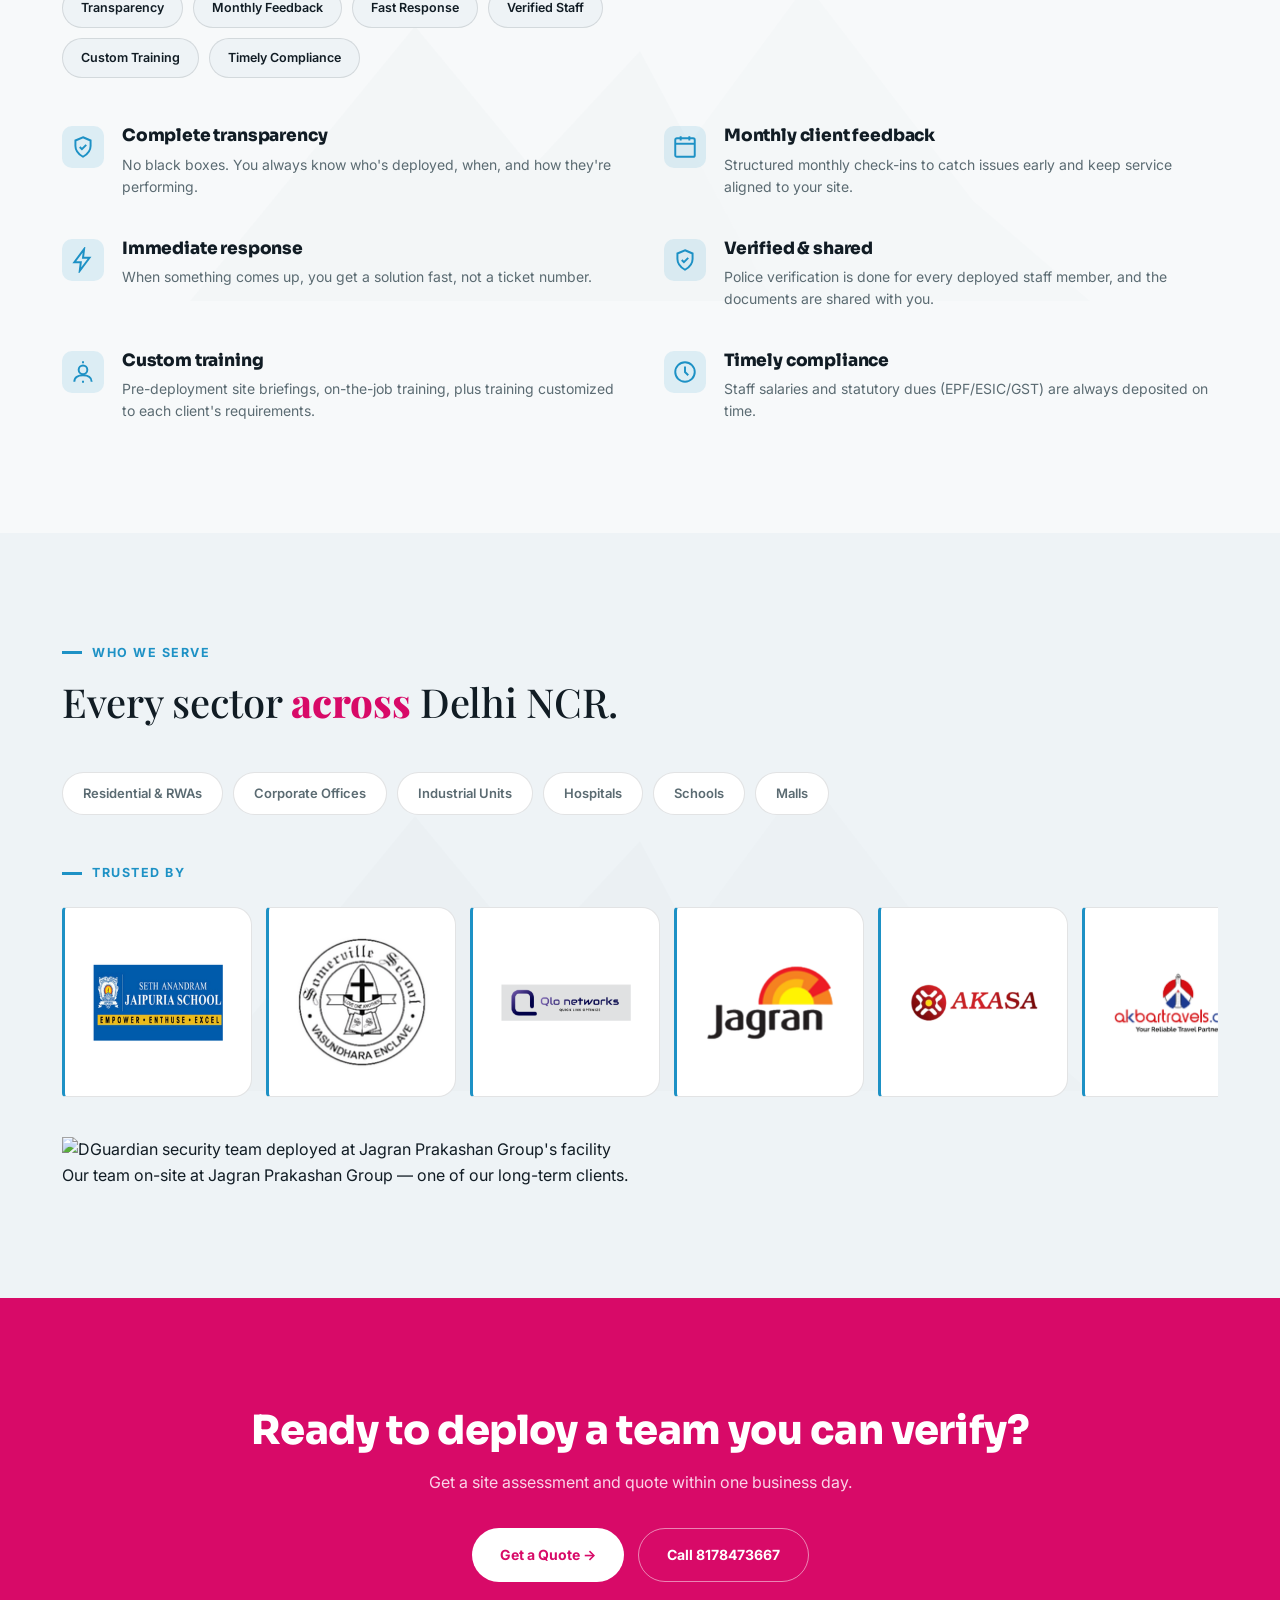
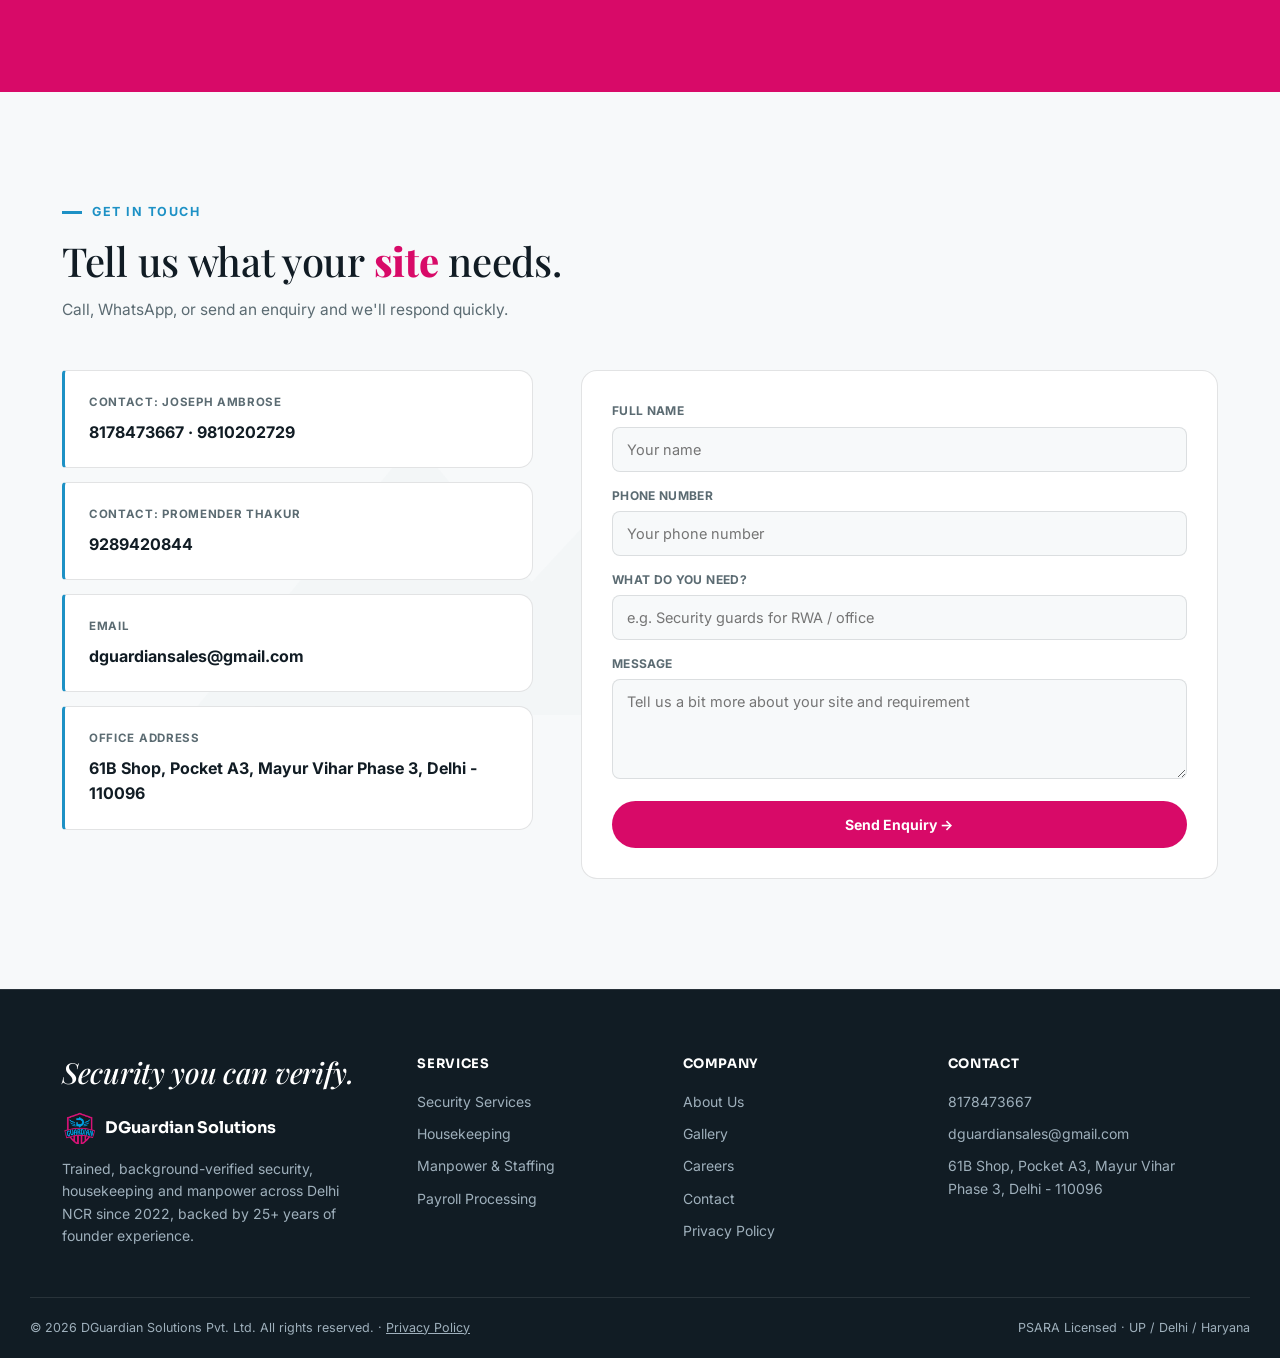
==== commit 7baab499: "Update index.html" ====
--- a/index.html
+++ b/index.html
@@ -19,6 +19,7 @@
     <nav class="links">
       <a href="about.html">About</a>
       <a href="#services">Services</a>
+      <a href="gallery.html">Gallery</a>
       <a href="contact.html">Contact</a>
       <a href="#contact" class="nav-cta">Get a Quote →</a>
     </nav>
@@ -307,6 +308,10 @@
         <div class="logo-plate" aria-hidden="true">Juken Uniproducts Pvt. Ltd.</div>
       </div>
     </div>
+    <div class="photo-moment" style="padding-top:40px;">
+      <img src="jagran-site.jpg" alt="DGuardian security team deployed at Jagran Prakashan Group's facility">
+      <p class="photo-caption">Our team on-site at Jagran Prakashan Group — one of our long-term clients.</p>
+    </div>
   </div>
 </section>
 
@@ -389,6 +394,7 @@
       <h5>Company</h5>
       <ul>
         <li><a href="about.html">About Us</a></li>
+        <li><a href="gallery.html">Gallery</a></li>
         <li><a href="careers.html">Careers</a></li>
         <li><a href="contact.html">Contact</a></li>
         <li><a href="privacy-policy.html">Privacy Policy</a></li>
--- a/style.css
+++ b/style.css
@@ -1,5 +1,4 @@
-
-  @import url('https://fonts.googleapis.com/css2?family=Sora:wght@600;700;800&family=Inter:wght@400;500;600;700&display=swap');
+@import url('https://fonts.googleapis.com/css2?family=Sora:wght@600;700;800&family=Inter:wght@400;500;600;700&family=Playfair+Display:ital,wght@0,400;0,500;0,600;1,400&display=swap');
 
   :root{
     --navy:#111C24;
@@ -128,17 +127,18 @@
   .hero-split .cta-row{ justify-content:flex-start; }
   .hero-split .pill-row{ justify-content:flex-start; }
   .hero-visual{
-    aspect-ratio:4/5; border-radius:24px; border:1px solid rgba(255,255,255,0.14);
-    background:rgba(255,255,255,0.04); display:flex; align-items:center; justify-content:center;
-    color:var(--muted-onDark); font-size:14px; text-align:center; padding:32px;
+    aspect-ratio:4/3; border-radius:24px; border:1px solid rgba(255,255,255,0.14);
+    background:var(--navy-2); display:flex; align-items:center; justify-content:center;
+    color:var(--muted-onDark); font-size:14px; text-align:center;
     position:relative; overflow:hidden;
   }
+  .hero-visual img{ width:100%; height:100%; object-fit:cover; object-position:center 20%; }
   .hero-visual::before{
     content:""; position:absolute; inset:0;
     background:linear-gradient(160deg, rgba(29,145,197,0.25) 0%, transparent 60%);
   }
   .hero-visual span{ position:relative; z-index:1; }
-  @media(max-width:900px){ .hero-visual{ aspect-ratio:16/10; } }
+  @media(max-width:900px){ .hero-visual{ aspect-ratio:4/3; } }
   .hero::before{
     content:""; position:absolute; top:0; left:0; right:0; height:3px;
     background:linear-gradient(90deg, var(--blue) 0%, var(--blue) 66%, var(--magenta) 66%, var(--magenta) 78%, transparent 78%);
@@ -158,12 +158,10 @@
   .btn-primary{ background:var(--magenta); color:#fff; }
   .btn-primary:hover{ background:#b8085a; }
   .btn-outline{
-    background:rgba(255,255,255,0.06); color:#fff;
-    border:1px solid rgba(255,255,255,0.20);
-    backdrop-filter:blur(12px) saturate(160%);
-    -webkit-backdrop-filter:blur(12px) saturate(160%);
-  }
-  .btn-outline:hover{ border-color:var(--blue-dim); }
+    background:transparent; color:#fff;
+    border:1px solid rgba(255,255,255,0.35);
+  }
+  .btn-outline:hover{ border-color:var(--blue-dim); background:rgba(255,255,255,0.06); }
 
   .pill-row{ display:flex; flex-wrap:wrap; gap:10px; margin-top:32px; justify-content:flex-start; }
   .pill{
@@ -200,7 +198,7 @@
   .hs-cell{ padding:26px 20px; text-align:center; border-left:1px solid rgba(255,255,255,0.10); }
   .hs-cell:first-child{ border-left:none; }
   @media(max-width:720px){ .hs-cell:nth-child(odd){ border-left:none; } .hs-cell{ border-top:1px solid rgba(255,255,255,0.10); } .hs-cell:nth-child(-n+2){ border-top:none; } }
-  .hs-cell .n{ font-family:'Sora',sans-serif; font-weight:800; font-size:27px; color:var(--blue-dim); }
+  .hs-cell .n{ font-family:'Playfair Display',serif; font-weight:600; font-size:30px; color:var(--blue-dim); }
   .hs-cell .l{ font-size:12px; color:var(--muted-onDark); margin-top:6px; text-transform:uppercase; letter-spacing:0.03em; }
 
   /* ---------- Stats band (dark navy, blue numbers) ---------- */
@@ -210,7 +208,7 @@
   .stats-band .cell{ padding:36px 20px; text-align:center; border-left:1px solid var(--line-dark); }
   .stats-band .cell:first-child{ border-left:none; }
   @media(max-width:720px){ .stats-band .cell:nth-child(odd){ border-left:none; } }
-  .stats-band .n{ font-family:'Sora',sans-serif; font-weight:800; font-size:32px; color:var(--blue-dim); }
+  .stats-band .n{ font-family:'Playfair Display',serif; font-weight:600; font-size:36px; color:var(--blue-dim); }
   .stats-band .l{ font-size:12.5px; color:var(--muted-onDark); margin-top:6px; text-transform:uppercase; letter-spacing:0.04em; }
 
   /* ---------- Compliance strip (light) ---------- */
@@ -279,7 +277,7 @@
   @media(max-width:900px){ .about-grid{ grid-template-columns:1fr; } }
   .about-copy p{ margin-bottom:16px; color:var(--muted-ink); font-size:15.5px; }
   .founder-card{ background:var(--magenta); color:#fff; padding:36px 30px; border-radius:16px; }
-  .founder-card .big-num{ font-family:'Sora',sans-serif; font-weight:800; font-size:60px; line-height:1; }
+  .founder-card .big-num{ font-family:'Playfair Display',serif; font-weight:600; font-size:60px; line-height:1; }
   .founder-card .cap{ font-size:14px; opacity:0.95; margin-top:12px; max-width:280px; }
 
   /* ---------- Services (light) ---------- */
@@ -341,7 +339,7 @@
   .cta-band h2{ color:#fff; font-size:clamp(28px,3.6vw,40px); margin-bottom:16px; }
   .cta-band p{ color:#FBD3E8; font-size:16px; margin-bottom:32px; }
   .cta-band .cta-row{ justify-content:center; }
-  .cta-band .btn-outline{ color:#fff; border-color:rgba(255,255,255,0.5); background:rgba(255,255,255,0.08); }
+  .cta-band .btn-outline{ color:#fff; border-color:rgba(255,255,255,0.5); background:transparent; }
   .cta-band .btn-primary{ background:#fff; color:var(--magenta); }
 
   /* ---------- Contact (light) ---------- */
@@ -371,6 +369,7 @@
   .foot-col ul li{ margin-bottom:10px; font-size:14px; }
   .foot-col ul li a:hover{ color:var(--blue-dim); }
   .foot-brand{ display:flex; align-items:center; gap:10px; margin-bottom:14px; }
+  .foot-tagline{ font-family:'Playfair Display',serif; font-style:italic; font-weight:500; font-size:clamp(22px,3vw,29px); color:#fff; line-height:1.25; margin-bottom:22px; letter-spacing:-0.3px; }
   .foot-brand img{ height:32px; }
   .foot-brand span{ color:#fff; font-weight:700; font-family:'Sora',sans-serif; }
   .foot-col p{ font-size:14px; max-width:280px; }
@@ -430,3 +429,58 @@
     line-height:1.4; color:#fff; margin:0 0 24px; letter-spacing:-0.3px;
   }
   .quote-band .attribution{ color:var(--muted-onDark); font-size:14px; }
+
+  /* ---------- Cinematic hero (homepage only) ---------- */
+  body.home header.nav{ position:fixed; left:0; right:0; }
+
+  .cinematic-hero{
+    position:relative; min-height:100vh; display:flex; flex-direction:column;
+    justify-content:center; align-items:center; overflow:hidden;
+    background-image:url('team-photo.jpg');
+    background-size:cover; background-position:center 22%;
+  }
+  .cinematic-overlay{
+    position:absolute; inset:0; z-index:1; pointer-events:none;
+    background:
+      linear-gradient(180deg, rgba(6,12,18,0.72) 0%, rgba(6,12,18,0.42) 32%, rgba(6,12,18,0.58) 68%, rgba(6,12,18,0.92) 100%);
+  }
+  .cinematic-content{
+    position:relative; z-index:2; max-width:860px; margin:0 auto;
+    text-align:center; padding:140px 28px 90px;
+  }
+  .cinematic-marker{ justify-content:center; color:rgba(255,255,255,0.9); margin-bottom:26px; }
+  .cinematic-marker::before{ background:#fff; }
+  .cinematic-h1{
+    font-family:'Playfair Display',serif; font-weight:500; font-style:normal;
+    font-size:clamp(36px,6vw,72px); line-height:1.1; letter-spacing:-0.5px;
+    color:#fff; margin:0 0 26px;
+  }
+  .cinematic-h1 em{ font-style:italic; color:#fff; }
+  .cinematic-lead{
+    font-family:'Inter',sans-serif; font-size:18px; line-height:1.65;
+    color:rgba(255,255,255,0.88); max-width:54ch; margin:0 auto 38px;
+  }
+  .cinematic-cta-row{ justify-content:center; }
+
+  .btn-glass{
+    background:transparent; border:1px solid rgba(255,255,255,0.45); color:#fff;
+  }
+  .btn-glass:hover{ background:rgba(255,255,255,0.08); border-color:rgba(255,255,255,0.7); }
+  .btn-glass-primary{
+    background:rgba(216,10,104,0.82); border:1px solid rgba(255,255,255,0.3); color:#fff;
+    backdrop-filter:blur(14px) saturate(140%); -webkit-backdrop-filter:blur(14px) saturate(140%);
+  }
+  .btn-glass-primary:hover{ background:var(--magenta); }
+
+  .compliance-bridge{ background:var(--navy); padding:34px 0; border-top:1px solid rgba(255,255,255,0.08); }
+  .compliance-bridge .wrap{ display:flex; justify-content:center; gap:14px 32px; flex-wrap:wrap; }
+  .compliance-bridge span{ color:var(--muted-onDark); font-size:12.5px; letter-spacing:0.02em; }
+
+  @media(max-width:720px){
+    .cinematic-content{ padding:120px 22px 70px; }
+  }
+
+  /* ---------- Editorial serif accent on section headings site-wide ---------- */
+  .sec-head h2, .quote-band blockquote, .page-hero h1{
+    font-family:'Playfair Display',serif; font-weight:500; letter-spacing:-0.3px;
+  }
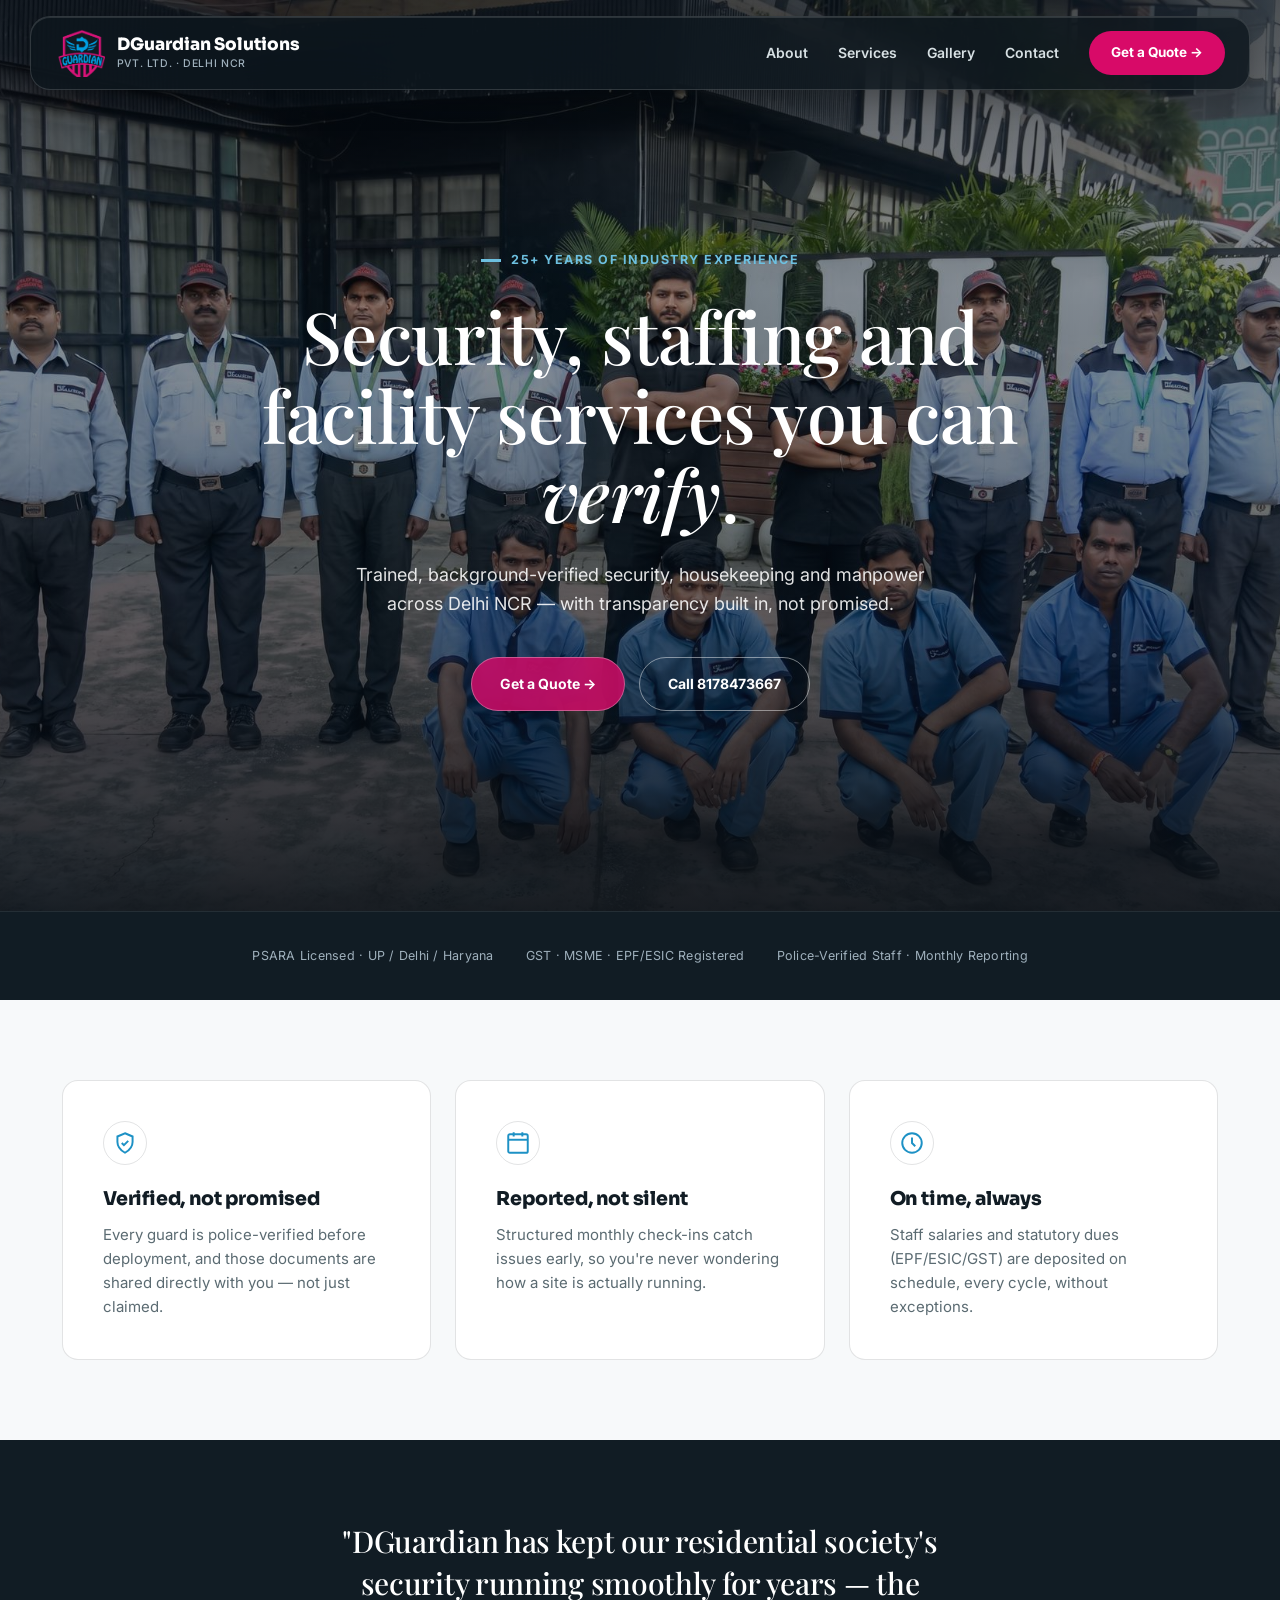
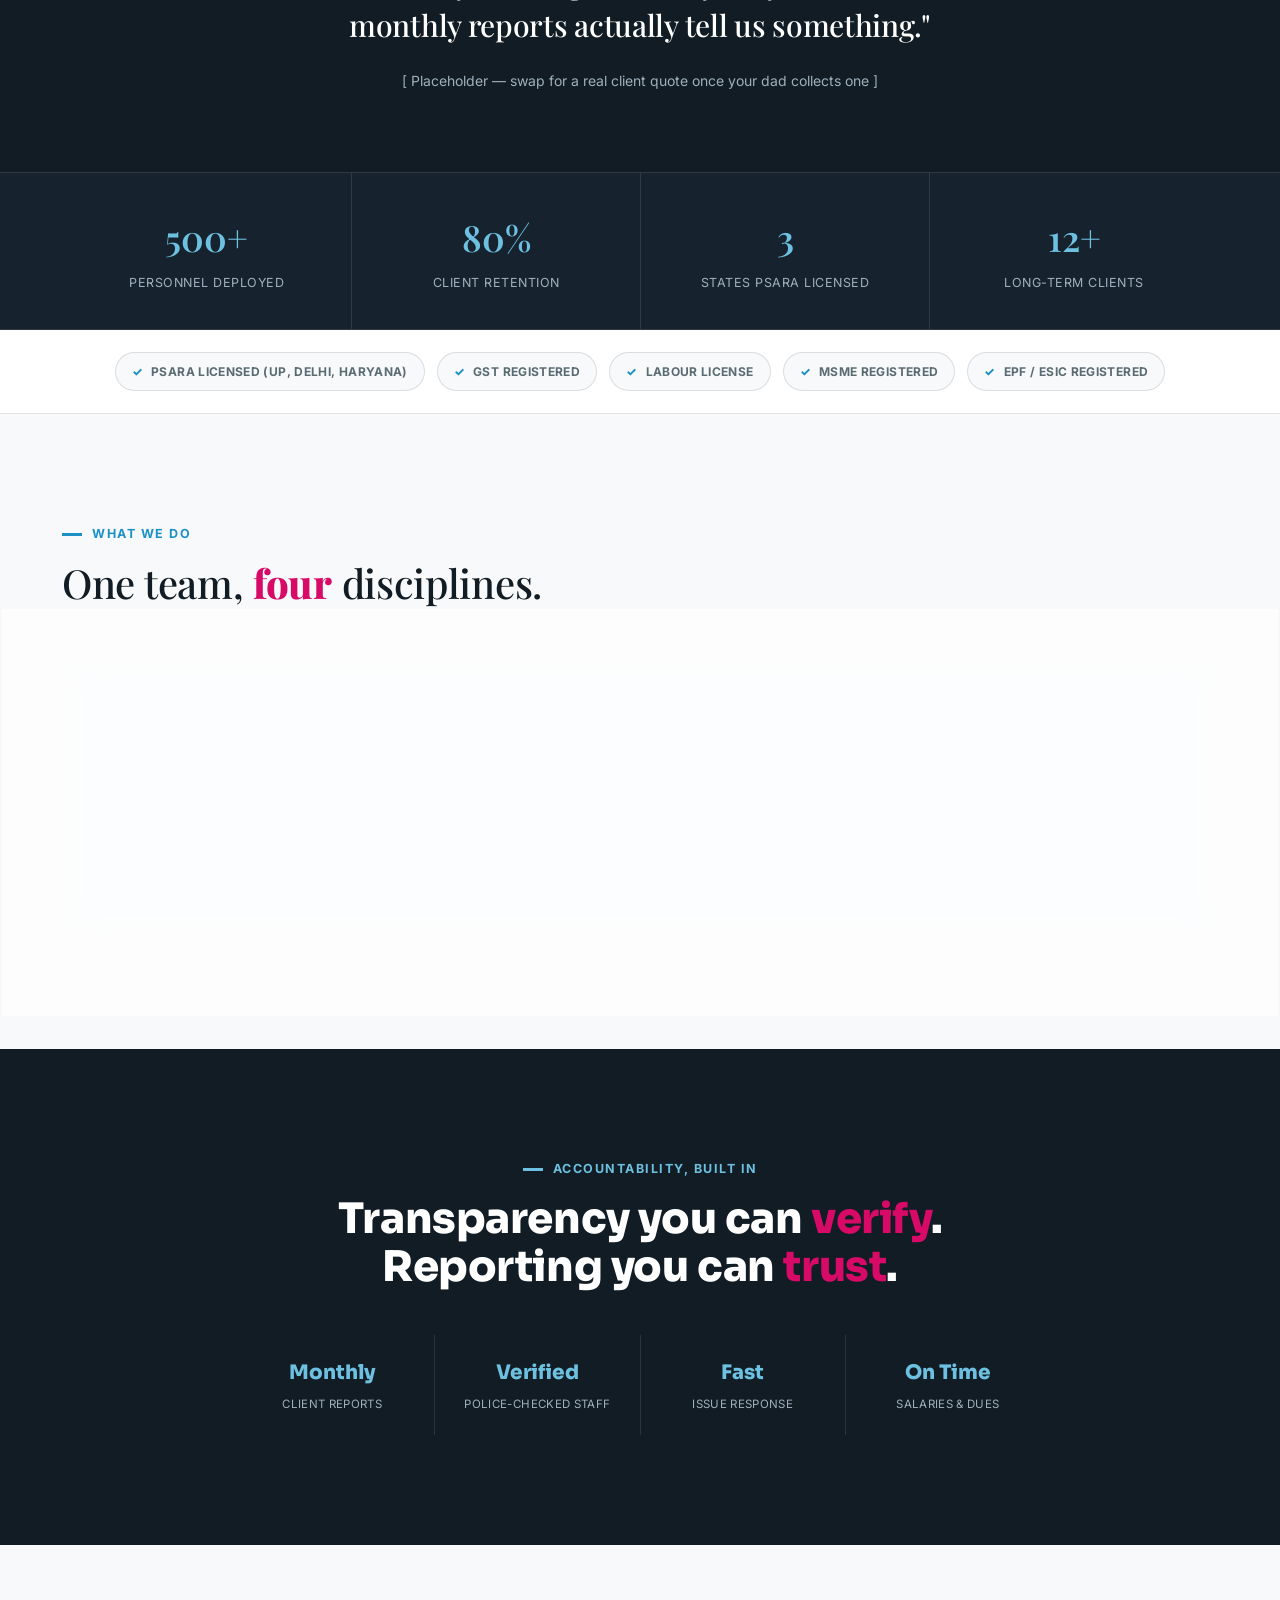
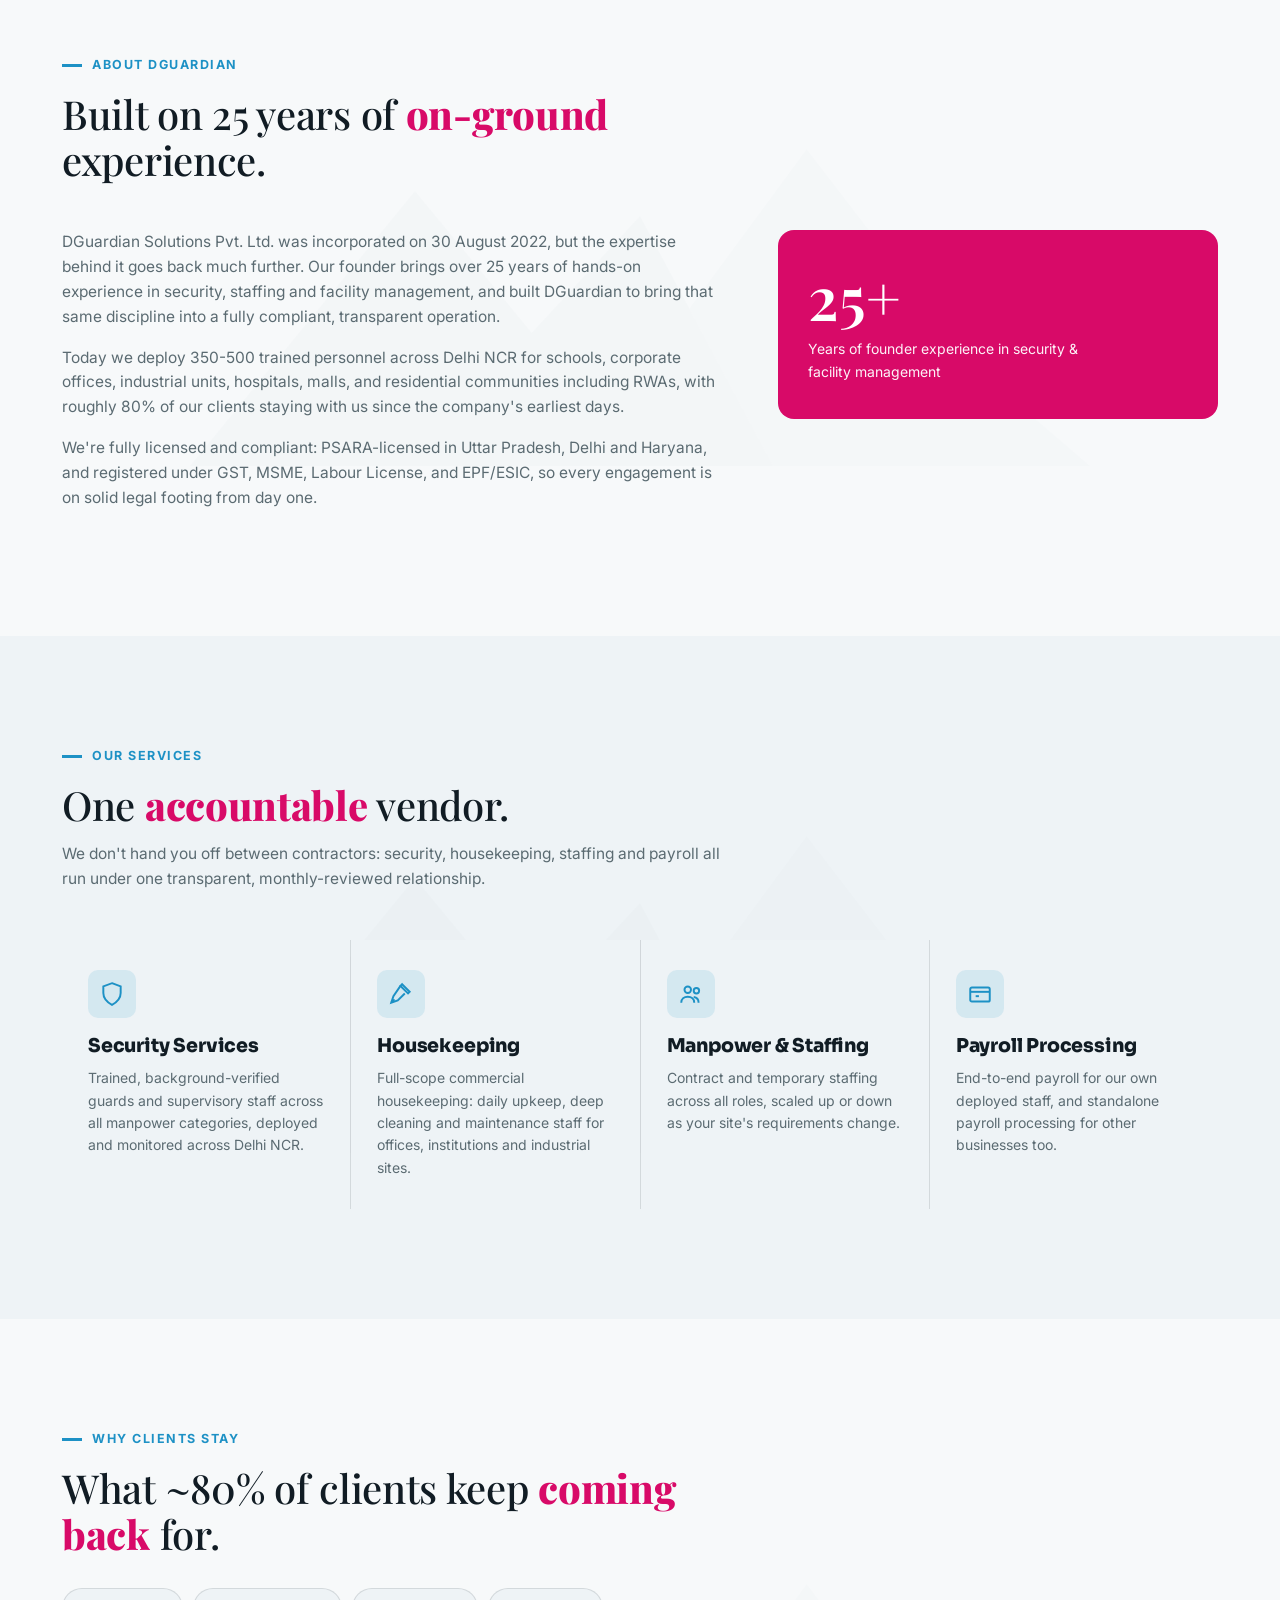
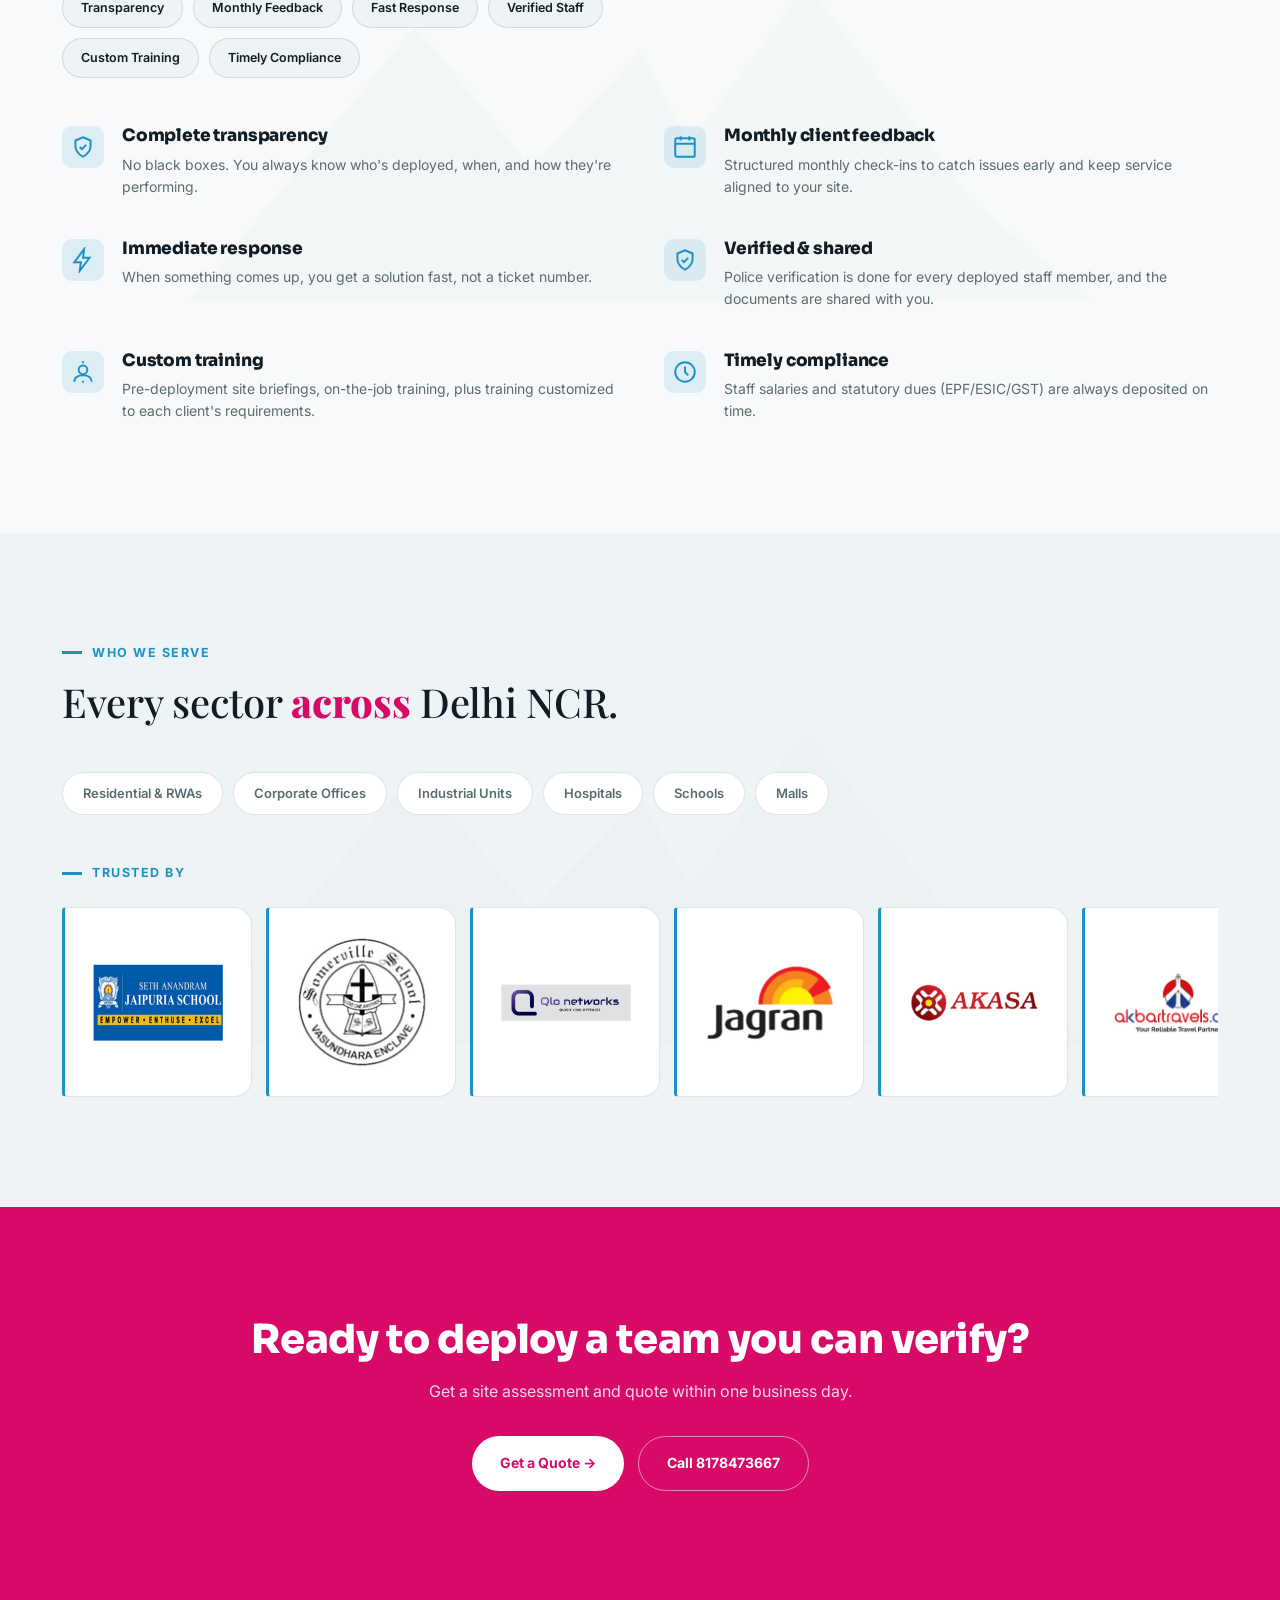
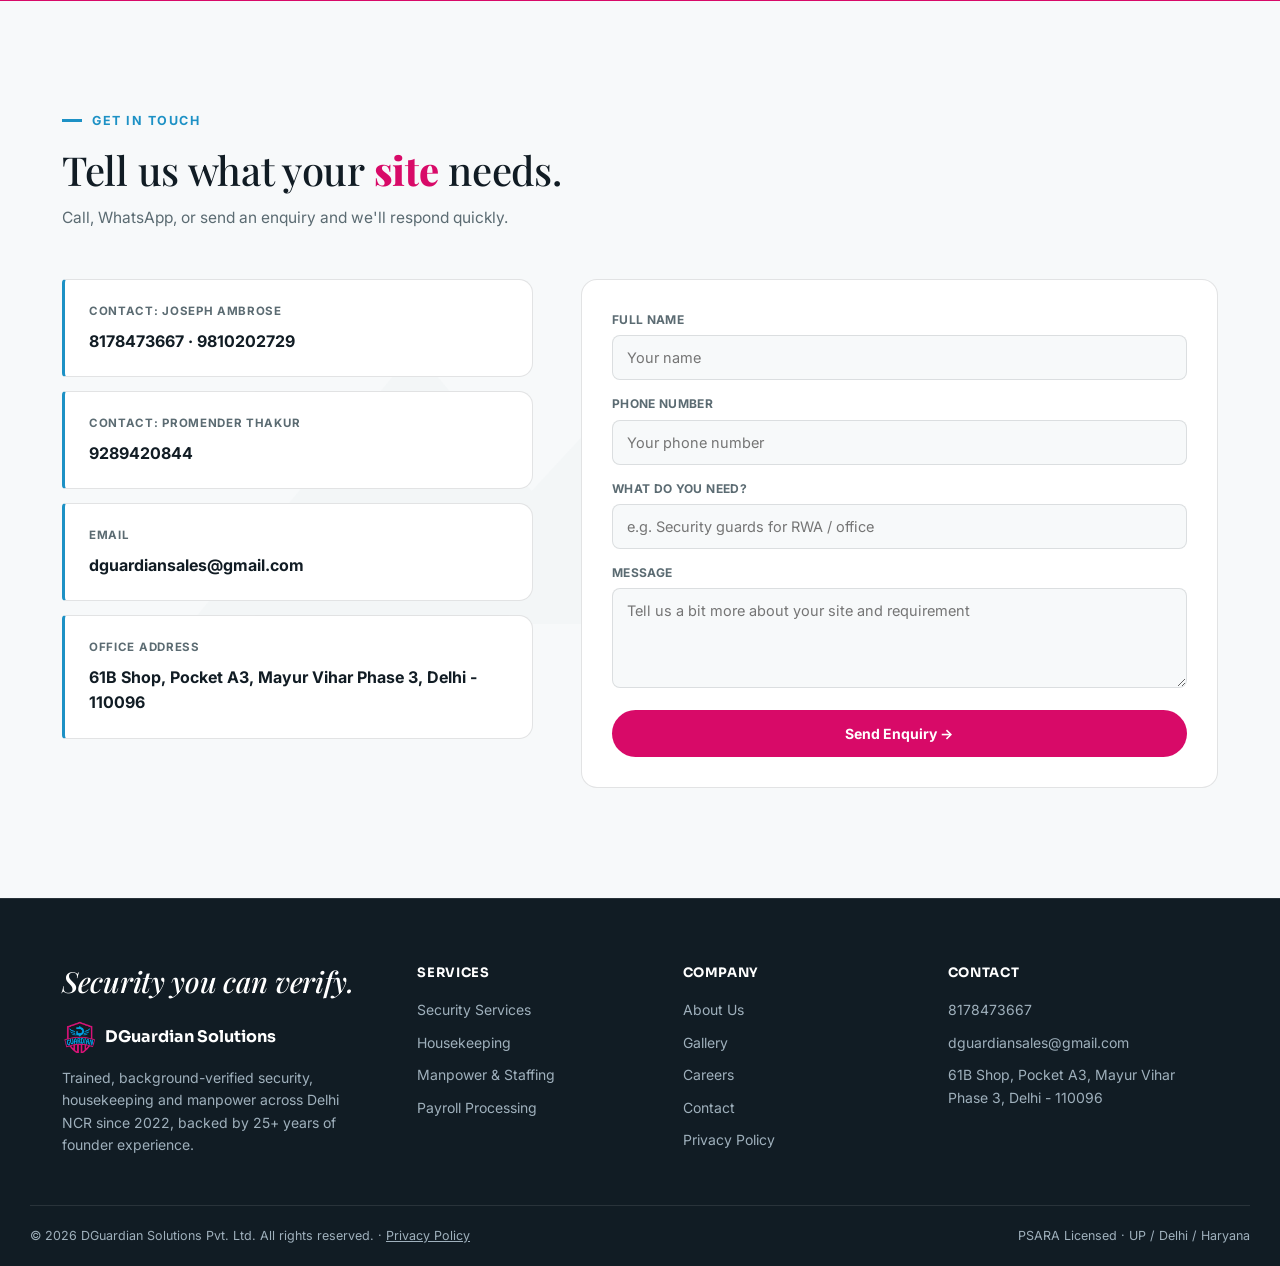
==== commit 5bab3626: "Update index.html" ====
--- a/index.html
+++ b/index.html
@@ -308,10 +308,6 @@
         <div class="logo-plate" aria-hidden="true">Juken Uniproducts Pvt. Ltd.</div>
       </div>
     </div>
-    <div class="photo-moment" style="padding-top:40px;">
-      <img src="jagran-site.jpg" alt="DGuardian security team deployed at Jagran Prakashan Group's facility">
-      <p class="photo-caption">Our team on-site at Jagran Prakashan Group — one of our long-term clients.</p>
-    </div>
   </div>
 </section>
 
--- a/style.css
+++ b/style.css
@@ -484,3 +484,57 @@
   .sec-head h2, .quote-band blockquote, .page-hero h1{
     font-family:'Playfair Display',serif; font-weight:500; letter-spacing:-0.3px;
   }
+
+  /* ---------- Photo moment (About/Careers supporting photos) ---------- */
+  .photo-moment{ background:var(--white); padding:0 0 72px; }
+  .photo-moment .wrap{ max-width:900px; }
+  .photo-moment img{ width:100%; border-radius:20px; display:block; }
+  .photo-caption{ margin-top:18px; font-size:14.5px; color:var(--muted-ink); text-align:center; font-style:italic; }
+
+  .photo-pair{ display:grid; grid-template-columns:1fr 1fr; gap:24px; }
+  @media(max-width:720px){ .photo-pair{ grid-template-columns:1fr; } }
+  .photo-pair img{ width:100%; border-radius:16px; display:block; aspect-ratio:4/3; object-fit:cover; }
+  .photo-pair figcaption{ margin-top:12px; font-size:13.5px; color:var(--muted-ink); text-align:center; }
+
+  /* ---------- Gallery page ---------- */
+  .gallery-tabs{ display:flex; justify-content:center; gap:12px; margin:0 0 48px; }
+  .gallery-tab-btn{
+    font-family:'Sora',sans-serif; font-weight:700; font-size:14px; letter-spacing:0.02em;
+    padding:12px 28px; border-radius:30px; border:1.5px solid var(--line-light);
+    background:var(--white); color:var(--ink); cursor:pointer; transition:all .15s ease;
+  }
+  .gallery-tab-btn:hover{ border-color:var(--blue); }
+  .gallery-tab-btn.active{ background:var(--navy); border-color:var(--navy); color:#fff; }
+  .gallery-panel{ display:none; }
+  .gallery-panel.active{ display:block; }
+
+  .photo-grid{
+    display:grid; grid-template-columns:repeat(4, 1fr); gap:18px;
+  }
+  @media(max-width:1000px){ .photo-grid{ grid-template-columns:repeat(3, 1fr); } }
+  @media(max-width:720px){ .photo-grid{ grid-template-columns:repeat(2, 1fr); gap:10px; } }
+  .photo-grid figure{ margin:0; cursor:pointer; overflow:hidden; border-radius:14px; aspect-ratio:1/1; background:var(--alt-light); }
+  .photo-grid img{ width:100%; height:100%; object-fit:cover; display:block; transition:transform .3s ease; }
+  .photo-grid figure:hover img{ transform:scale(1.06); }
+
+  .video-empty{
+    text-align:center; padding:80px 24px; color:var(--muted-ink);
+    border:1.5px dashed var(--line-light); border-radius:16px;
+  }
+  .video-empty h3{ font-family:'Sora',sans-serif; color:var(--ink); margin-bottom:10px; }
+  .video-grid{ display:grid; grid-template-columns:repeat(2, 1fr); gap:24px; }
+  @media(max-width:720px){ .video-grid{ grid-template-columns:1fr; } }
+  .video-wrap{ position:relative; padding-top:56.25%; border-radius:14px; overflow:hidden; background:#000; }
+  .video-wrap iframe{ position:absolute; inset:0; width:100%; height:100%; border:0; }
+
+  .lightbox{
+    position:fixed; inset:0; background:rgba(10,14,18,0.94); z-index:999;
+    display:none; align-items:center; justify-content:center; padding:40px;
+  }
+  .lightbox.open{ display:flex; }
+  .lightbox img{ max-width:100%; max-height:100%; border-radius:8px; box-shadow:0 20px 60px rgba(0,0,0,0.5); }
+  .lightbox-close{
+    position:absolute; top:24px; right:28px; color:#fff; font-size:32px; line-height:1;
+    background:none; border:none; cursor:pointer; opacity:0.8;
+  }
+  .lightbox-close:hover{ opacity:1; }
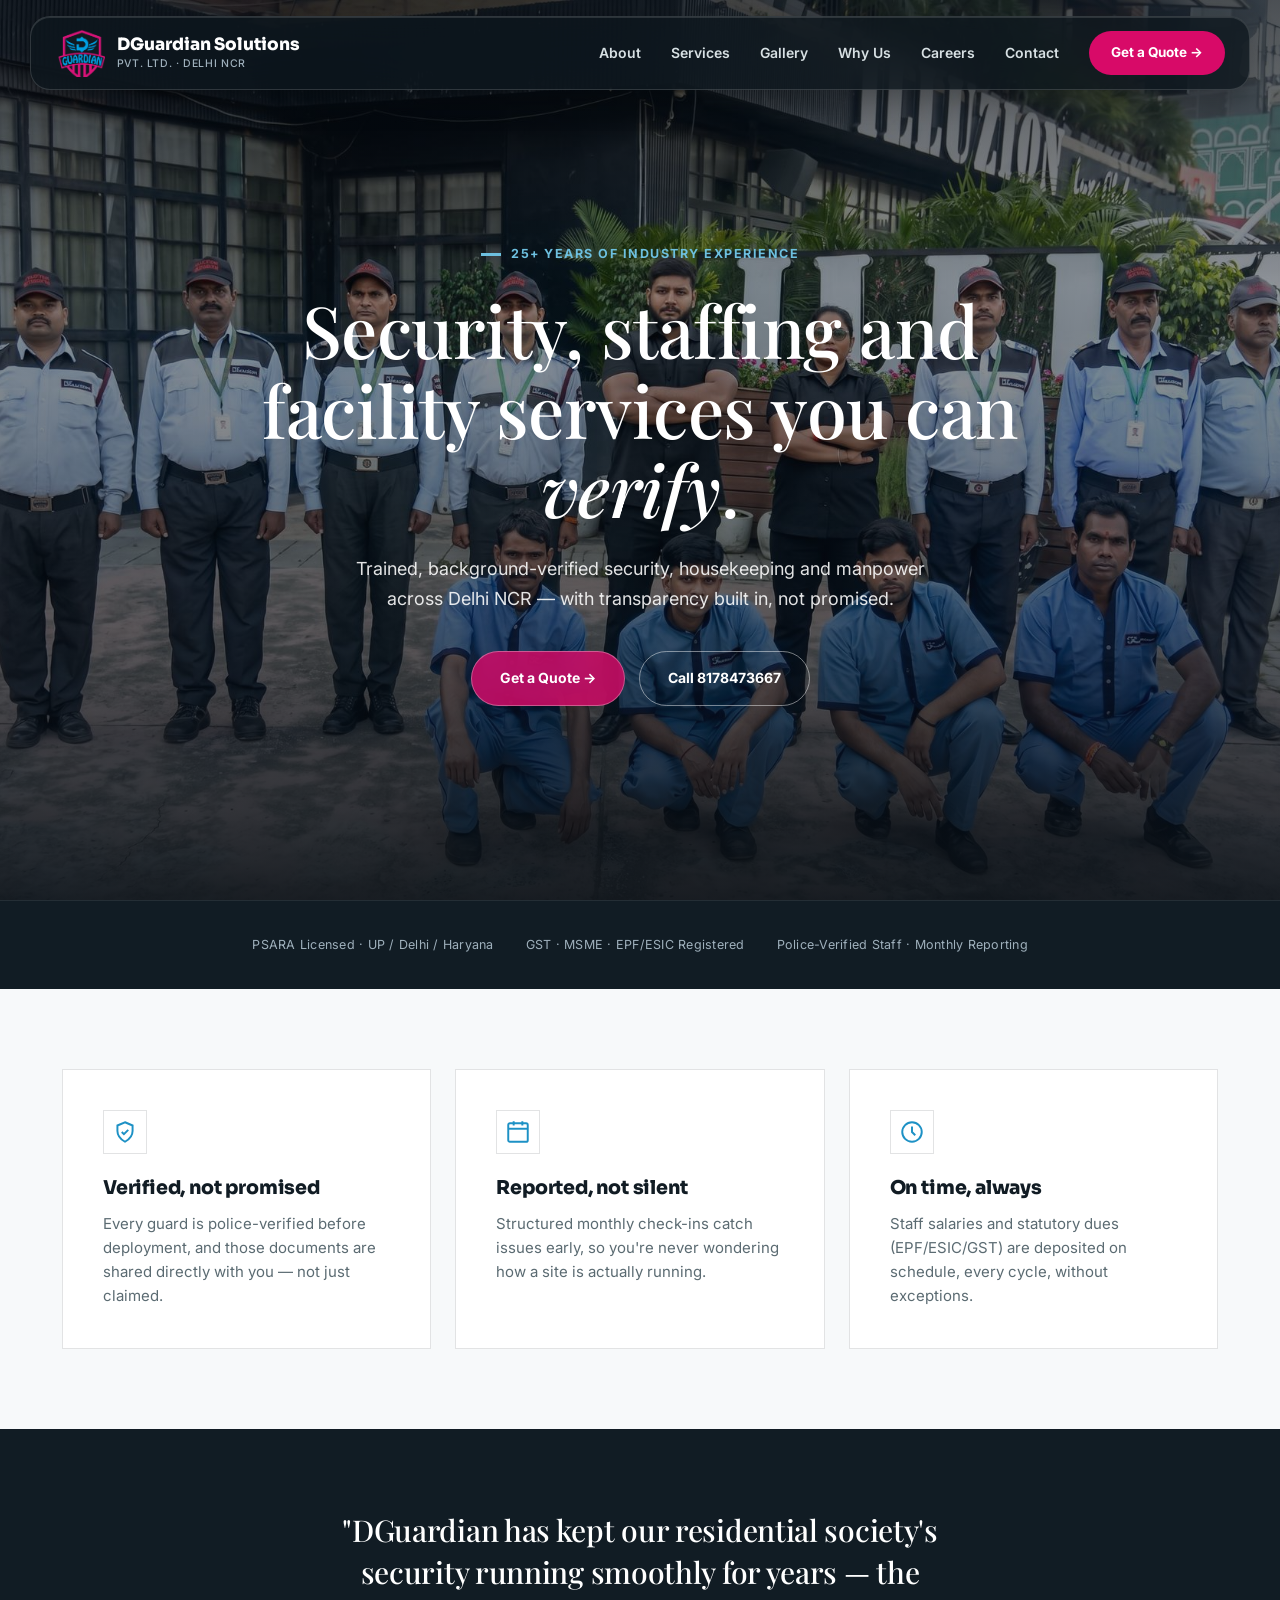
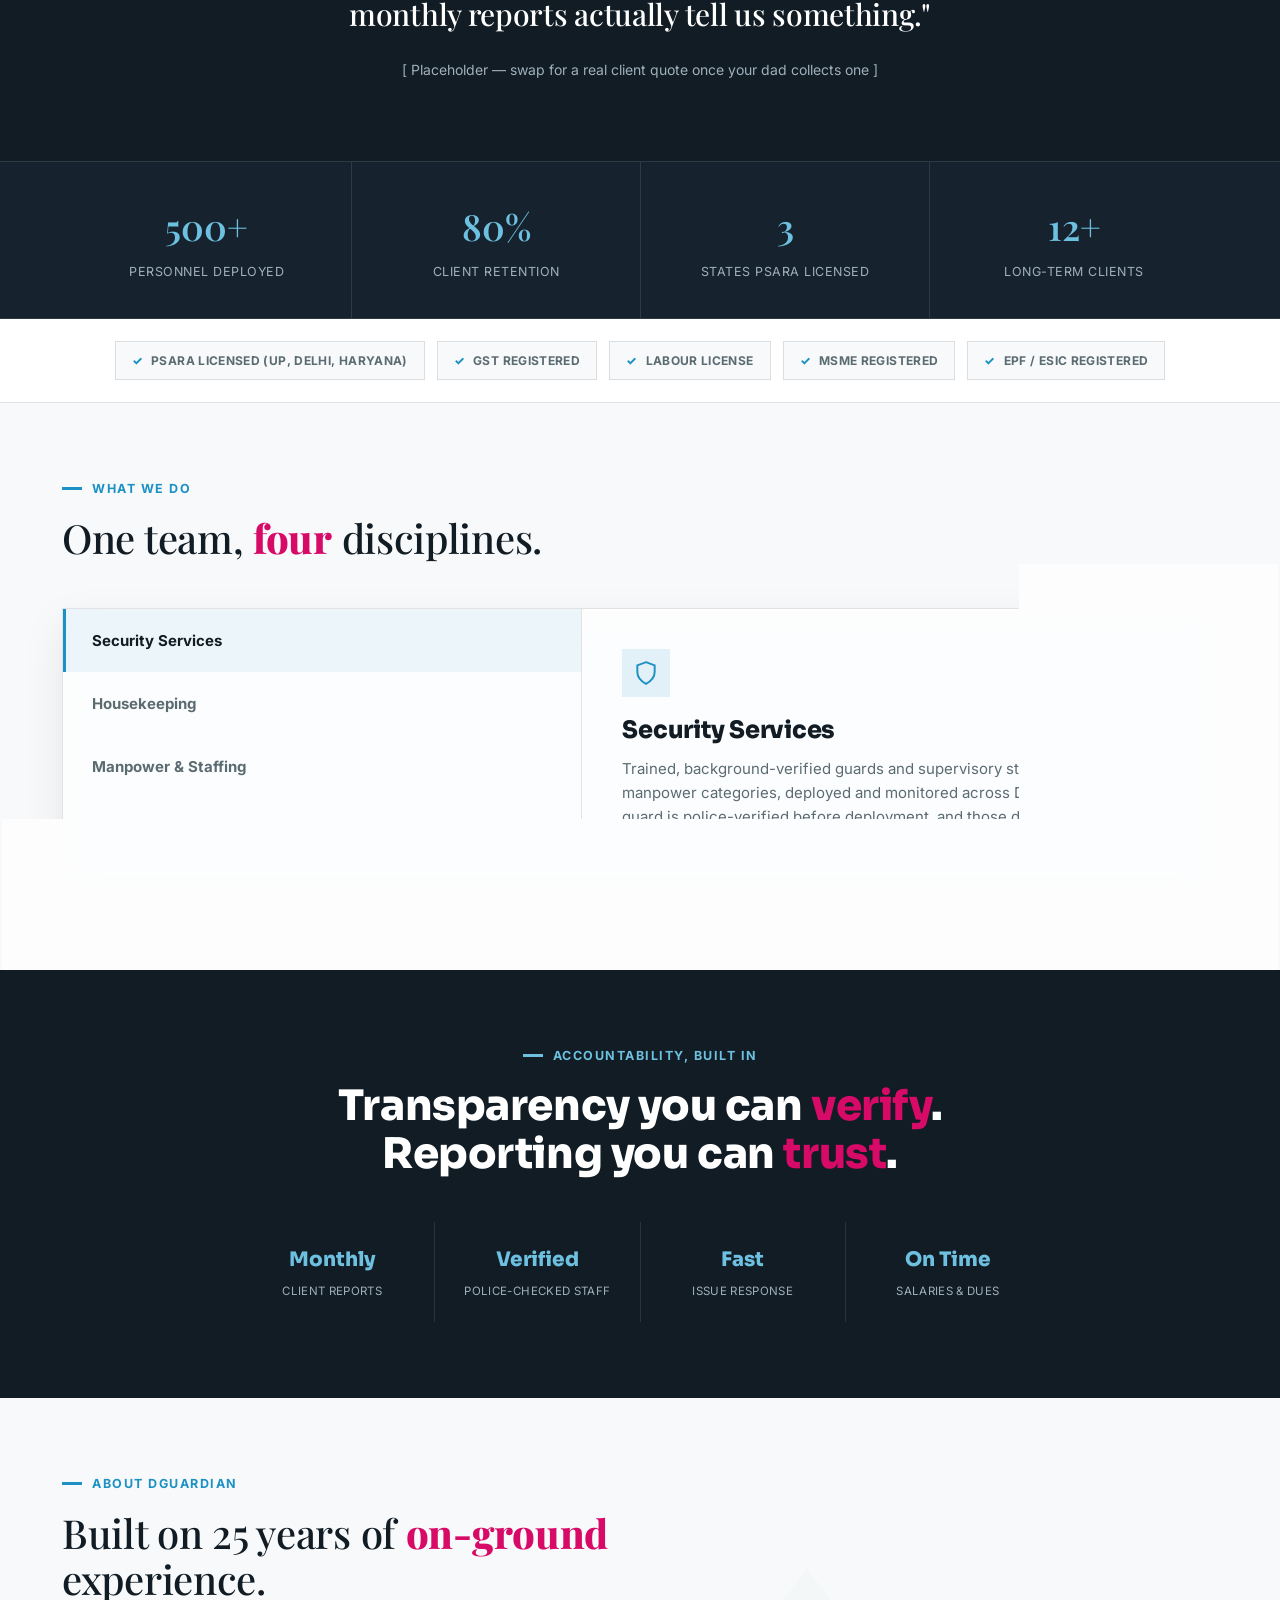
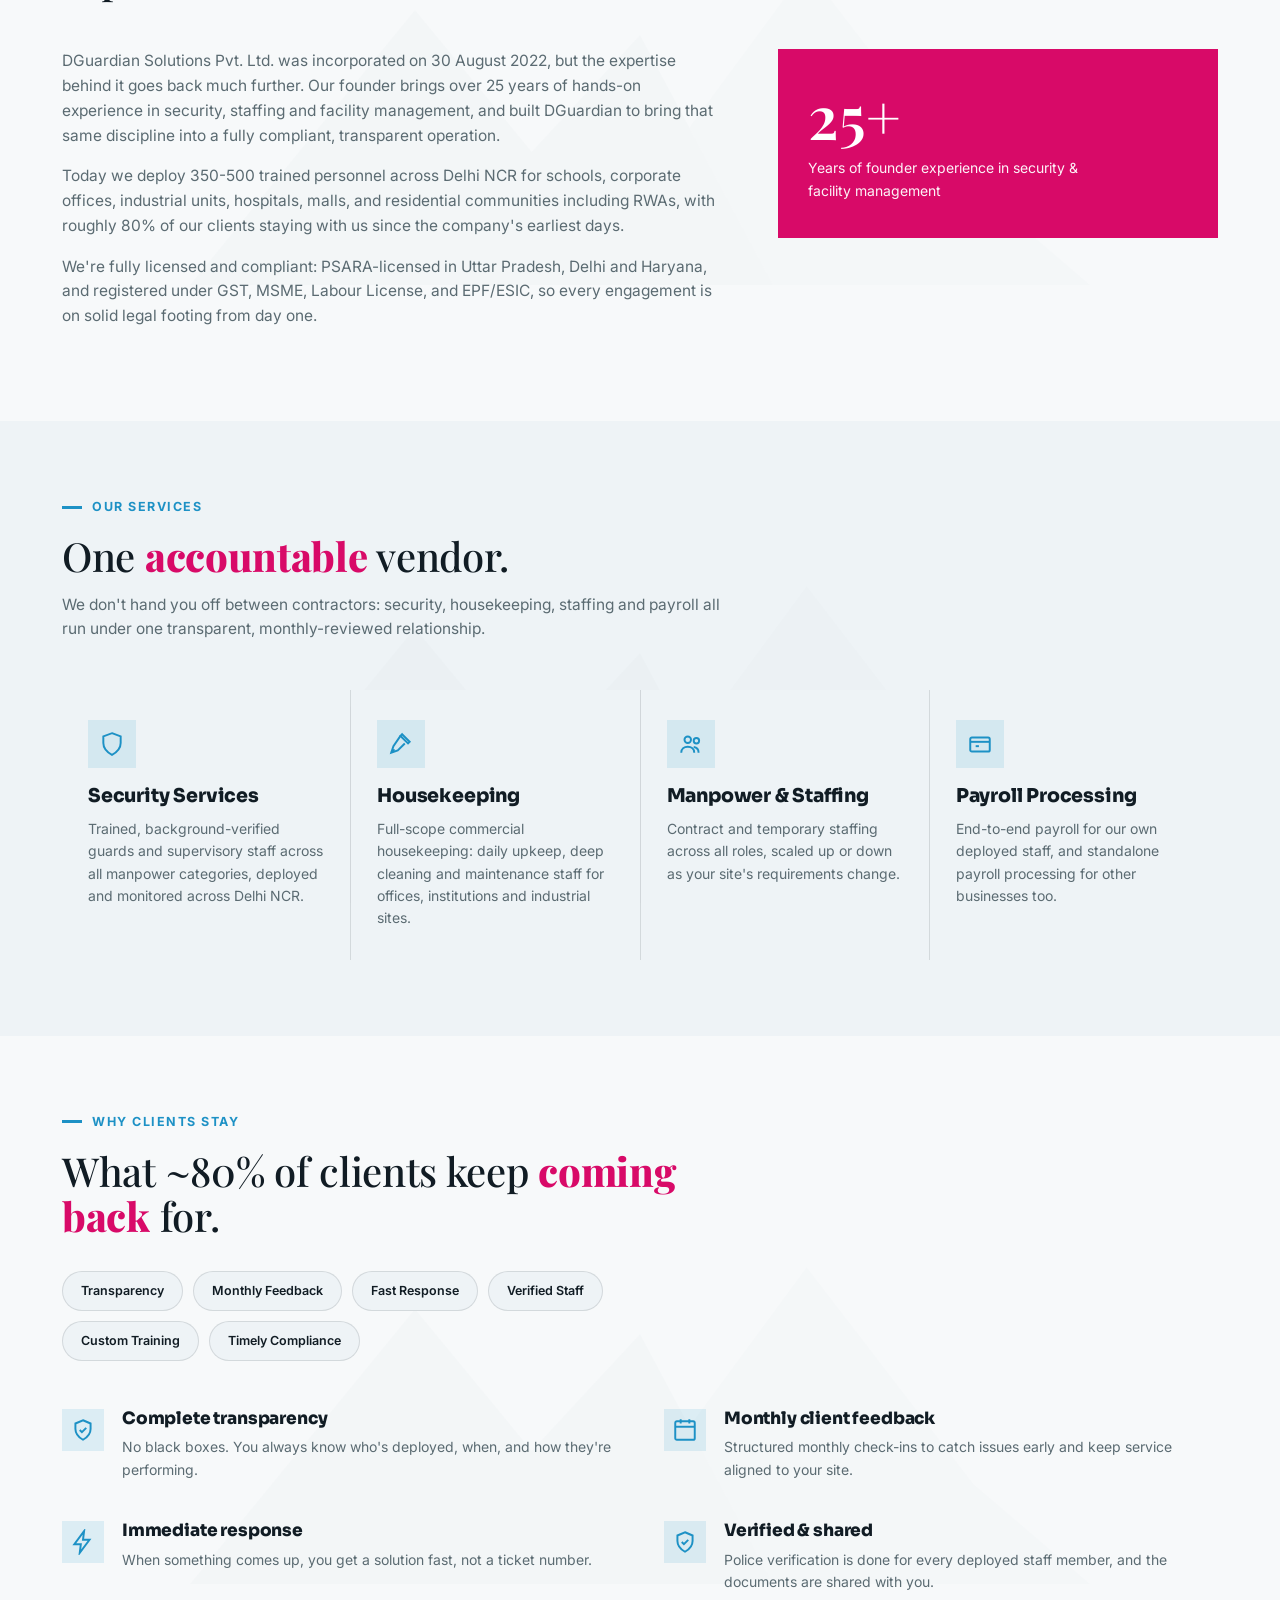
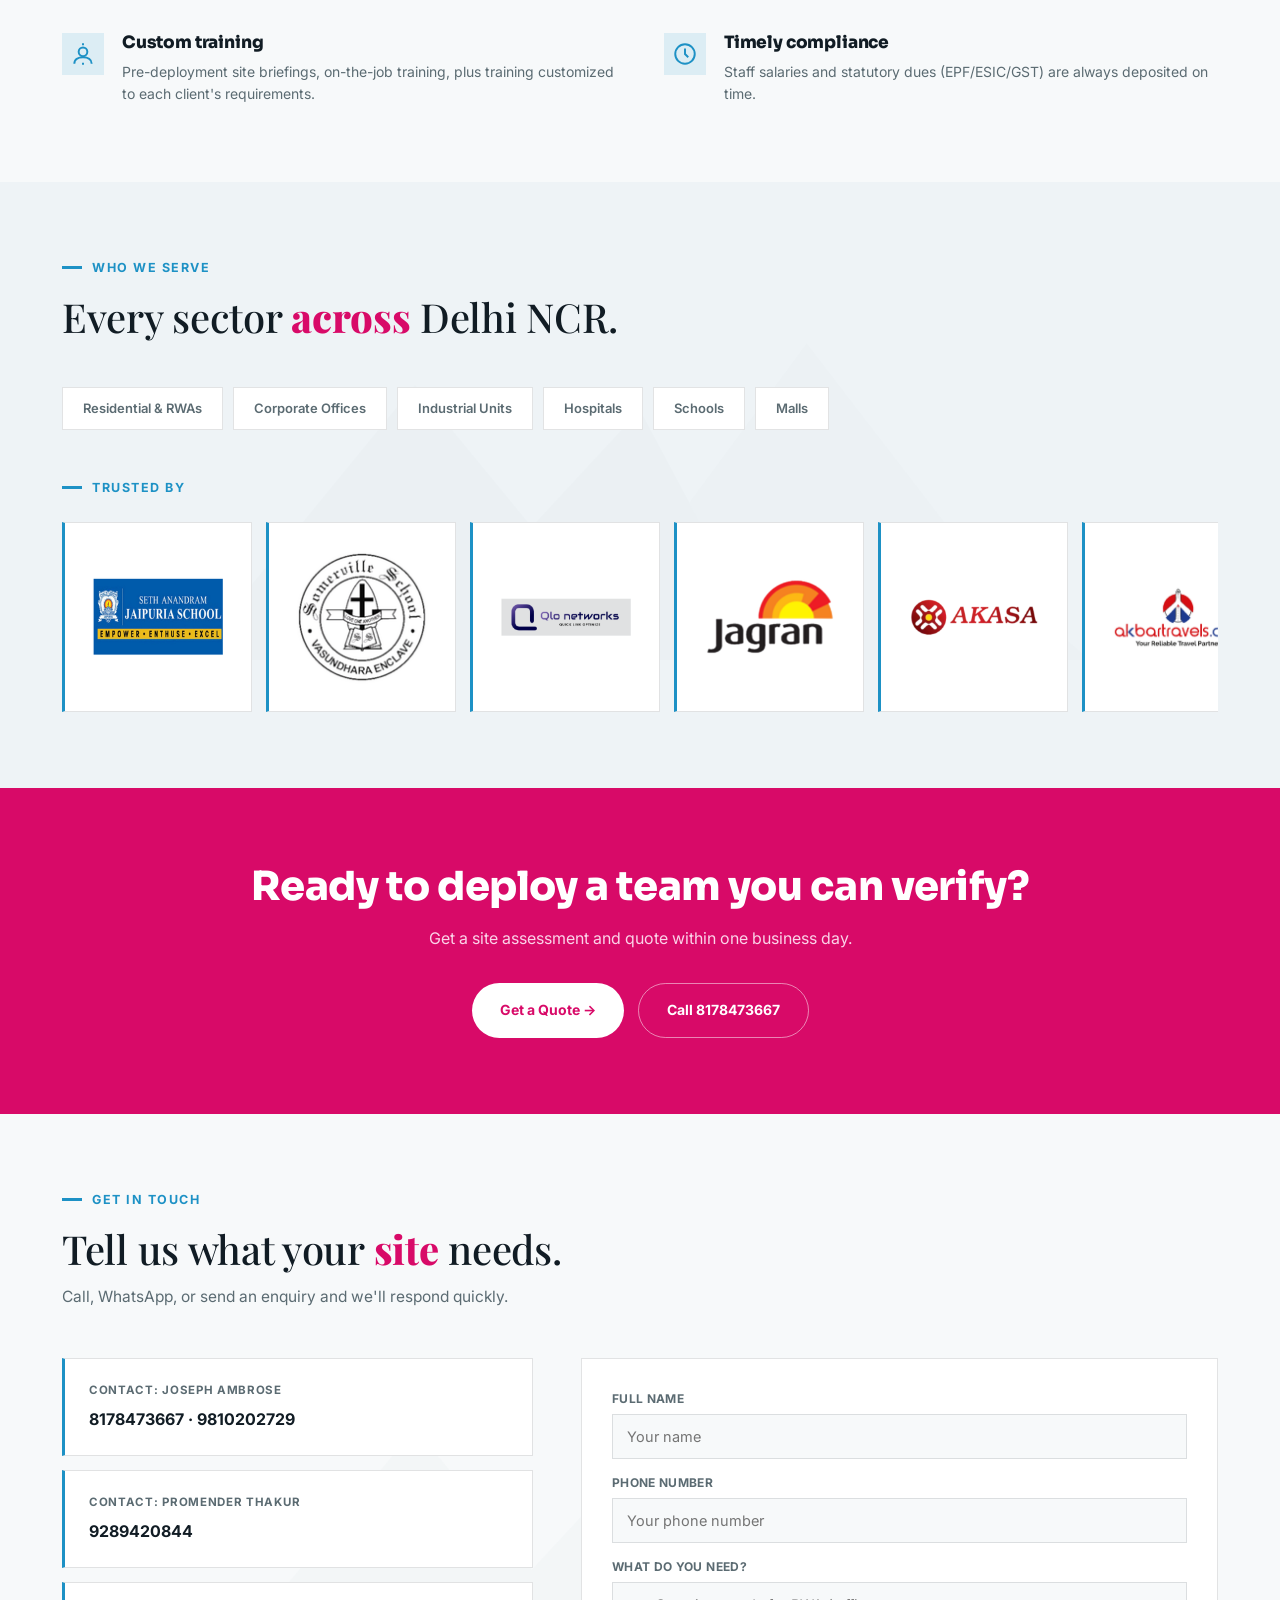
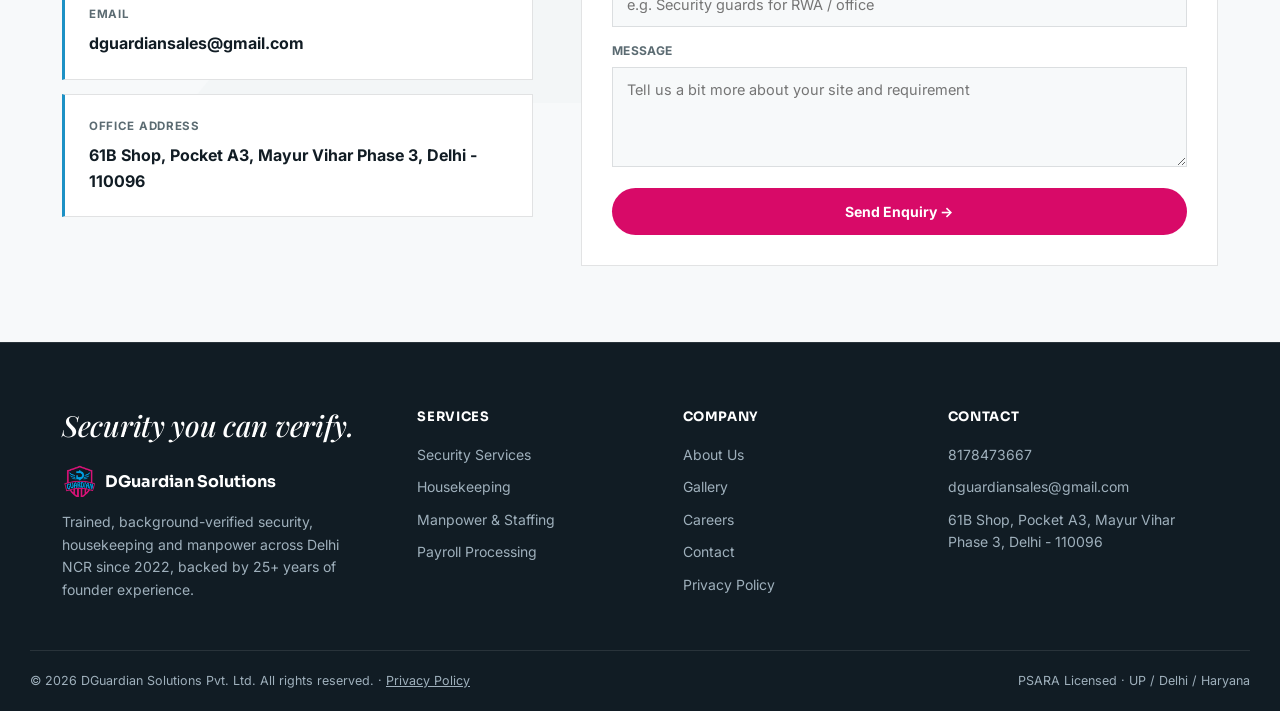
==== commit 46d0b3eb: "Update index.html" ====
--- a/index.html
+++ b/index.html
@@ -20,6 +20,8 @@
       <a href="about.html">About</a>
       <a href="#services">Services</a>
       <a href="gallery.html">Gallery</a>
+      <a href="#why">Why Us</a>
+      <a href="careers.html">Careers</a>
       <a href="contact.html">Contact</a>
       <a href="#contact" class="nav-cta">Get a Quote →</a>
     </nav>
--- a/style.css
+++ b/style.css
@@ -39,7 +39,7 @@
     color:var(--ink);
   }
   .wrap{max-width:1220px; margin:0 auto; padding:0 32px;}
-  section{padding:110px 0;}
+  section{padding:76px 0;}
   @media(max-width:720px){ section{padding:64px 0;} .wrap{padding:0 22px;} }
   .icon{ width:26px; height:26px; stroke:currentColor; fill:none; stroke-width:1.8; }
   .em{ color:var(--magenta); font-style:normal; font-weight:800; }
@@ -127,7 +127,7 @@
   .hero-split .cta-row{ justify-content:flex-start; }
   .hero-split .pill-row{ justify-content:flex-start; }
   .hero-visual{
-    aspect-ratio:4/3; border-radius:24px; border:1px solid rgba(255,255,255,0.14);
+    aspect-ratio:4/3; border-radius:0; border:1px solid rgba(255,255,255,0.14);
     background:var(--navy-2); display:flex; align-items:center; justify-content:center;
     color:var(--muted-onDark); font-size:14px; text-align:center;
     position:relative; overflow:hidden;
@@ -190,7 +190,7 @@
     backdrop-filter:blur(24px) saturate(180%);
     -webkit-backdrop-filter:blur(24px) saturate(180%);
     border:1px solid rgba(255,255,255,0.14);
-    border-radius:22px;
+    border-radius:0;
     box-shadow:0 20px 50px rgba(0,0,0,0.3), inset 0 1px 0 rgba(255,255,255,0.16);
     overflow:hidden;
   }
@@ -218,7 +218,7 @@
     font-size:12px; font-weight:700; color:var(--muted-ink); display:flex; align-items:center; gap:8px;
     text-transform:uppercase; letter-spacing:0.03em;
     padding:9px 16px; border:1px solid var(--line-light); background:var(--white);
-    border-radius:30px;
+    border-radius:0;
   }
   .comp-chip .tick{ color:var(--blue); font-weight:800; }
 
@@ -237,7 +237,7 @@
     backdrop-filter:blur(16px) saturate(140%);
     -webkit-backdrop-filter:blur(16px) saturate(140%);
     border:1px solid var(--line-light);
-    border-radius:22px;
+    border-radius:0;
     box-shadow:0 16px 40px rgba(17,28,36,0.08);
     overflow:hidden;
   }
@@ -258,7 +258,7 @@
   @media(max-width:720px){ .tab-panels{ padding:28px; } }
   .tab-panel{ display:none; }
   .tab-panel.active{ display:block; }
-  .tab-panel .icon-badge{ width:48px; height:48px; display:flex; align-items:center; justify-content:center; background:rgba(29,145,197,0.12); color:var(--blue); margin-bottom:20px; border-radius:10px; }
+  .tab-panel .icon-badge{ width:48px; height:48px; display:flex; align-items:center; justify-content:center; background:rgba(29,145,197,0.12); color:var(--blue); margin-bottom:20px; border-radius:0; }
   .tab-panel h3{ font-size:24px; margin-bottom:12px; }
   .tab-panel p{ font-size:15px; color:var(--muted-ink); }
 
@@ -276,7 +276,7 @@
   .about-grid{ display:grid; grid-template-columns:1.2fr 0.8fr; gap:56px; align-items:start; }
   @media(max-width:900px){ .about-grid{ grid-template-columns:1fr; } }
   .about-copy p{ margin-bottom:16px; color:var(--muted-ink); font-size:15.5px; }
-  .founder-card{ background:var(--magenta); color:#fff; padding:36px 30px; border-radius:16px; }
+  .founder-card{ background:var(--magenta); color:#fff; padding:36px 30px; border-radius:0; }
   .founder-card .big-num{ font-family:'Playfair Display',serif; font-weight:600; font-size:60px; line-height:1; }
   .founder-card .cap{ font-size:14px; opacity:0.95; margin-top:12px; max-width:280px; }
 
@@ -288,7 +288,7 @@
   .svc-card{ background:var(--alt-light); padding:30px 26px; }
   .svc-card .icon-badge{
     width:48px; height:48px; display:flex; align-items:center; justify-content:center;
-    background:rgba(29,145,197,0.12); color:var(--blue); margin-bottom:18px; border-radius:10px;
+    background:rgba(29,145,197,0.12); color:var(--blue); margin-bottom:18px; border-radius:0;
   }
   .svc-card h3{ font-size:19px; margin-bottom:10px; }
   .svc-card p{ font-size:14px; color:var(--muted-ink); }
@@ -300,7 +300,7 @@
   .why-item{ padding:0; display:flex; gap:18px; align-items:flex-start; }
   .why-item .icon-badge{
     flex:0 0 auto; width:42px; height:42px; display:flex; align-items:center; justify-content:center;
-    background:rgba(29,145,197,0.12); color:var(--blue); border-radius:10px;
+    background:rgba(29,145,197,0.12); color:var(--blue); border-radius:0;
   }
   .why-item h4{ font-size:17px; margin-bottom:8px; }
   .why-item p{ font-size:14px; color:var(--muted-ink); }
@@ -311,7 +311,7 @@
   .chip{
     padding:10px 20px; background:var(--panel-light); border:1px solid var(--line-light);
     font-size:13px; font-weight:600; color:var(--muted-ink);
-    transition:border-color .15s, color .15s; border-radius:30px;
+    transition:border-color .15s, color .15s; border-radius:0;
   }
   .chip:hover{ border-color:var(--blue); color:var(--ink); }
 
@@ -325,7 +325,7 @@
     width:190px; height:190px; flex:0 0 auto; padding:18px;
     font-family:'Sora',sans-serif; font-weight:700; font-size:13.5px; color:var(--ink);
     line-height:1.3; white-space:normal;
-    border-radius:4px 18px 18px 4px;
+    border-radius:0;
   }
   .logo-plate.has-img{ padding:24px; }
   .logo-plate.has-img img{ max-width:100%; max-height:100%; width:auto; height:auto; object-fit:contain; }
@@ -346,15 +346,15 @@
   .contact{ background:var(--white); position:relative; z-index:0; overflow:hidden; }
   .contact-grid{ display:grid; grid-template-columns:0.85fr 1.15fr; gap:48px; align-items:start; }
   @media(max-width:900px){ .contact-grid{ grid-template-columns:1fr; } }
-  .contact-card{ background:var(--panel-light); border:1px solid var(--line-light); padding:22px 24px; margin-bottom:14px; border-left:3px solid var(--blue); border-radius:4px 14px 14px 4px; }
+  .contact-card{ background:var(--panel-light); border:1px solid var(--line-light); padding:22px 24px; margin-bottom:14px; border-left:3px solid var(--blue); border-radius:0; }
   .contact-card .k{ font-size:11.5px; color:var(--muted-ink); font-weight:700; letter-spacing:0.06em; margin-bottom:8px; text-transform:uppercase; }
   .contact-card .v{ font-size:16px; font-weight:700; color:var(--ink); }
   .contact-card .v a{ color:var(--ink); }
-  .form{ background:var(--panel-light); border:1px solid var(--line-light); padding:30px; border-radius:16px; }
+  .form{ background:var(--panel-light); border:1px solid var(--line-light); padding:30px; border-radius:0; }
   .form input, .form textarea{
     width:100%; background:var(--white); border:1px solid var(--line-light);
     padding:13px 14px; color:var(--ink); font-family:'Inter',sans-serif;
-    font-size:14.5px; margin-bottom:14px; transition:border-color .15s; border-radius:8px;
+    font-size:14.5px; margin-bottom:14px; transition:border-color .15s; border-radius:0;
   }
   .form input:focus, .form textarea:focus{ outline:none; border-color:var(--blue); }
   .form label{ font-size:12px; color:var(--muted-ink); margin-bottom:6px; display:block; font-weight:700; text-transform:uppercase; letter-spacing:0.03em; }
@@ -402,7 +402,7 @@
   .role-grid{ display:grid; grid-template-columns:repeat(2,1fr); gap:1px; background:var(--line-light); }
   @media(max-width:720px){ .role-grid{ grid-template-columns:1fr; } }
   .role-card{ background:var(--white); padding:28px 26px; }
-  .role-card .icon-badge{ width:44px; height:44px; display:flex; align-items:center; justify-content:center; background:rgba(29,145,197,0.12); color:var(--blue); margin-bottom:16px; border-radius:10px; }
+  .role-card .icon-badge{ width:44px; height:44px; display:flex; align-items:center; justify-content:center; background:rgba(29,145,197,0.12); color:var(--blue); margin-bottom:16px; border-radius:0; }
   .role-card h3{ font-size:18px; margin-bottom:8px; }
   .role-card p{ font-size:14px; color:var(--muted-ink); margin-bottom:0; }
 
@@ -411,12 +411,12 @@
   .highlight-grid{ display:grid; grid-template-columns:repeat(3,1fr); gap:24px; max-width:1220px; margin:0 auto; padding:0 32px; }
   @media(max-width:900px){ .highlight-grid{ grid-template-columns:1fr; } }
   .highlight-card{
-    background:var(--panel-light); border:1px solid var(--line-light); border-radius:16px;
+    background:var(--panel-light); border:1px solid var(--line-light); border-radius:0;
     padding:40px; transition:border-color 0.15s ease;
   }
   .highlight-card:hover{ border-color:var(--blue); }
   .highlight-card .icon-circle{
-    width:44px; height:44px; border-radius:999px; border:1px solid var(--line-light);
+    width:44px; height:44px; border-radius:0; border:1px solid var(--line-light);
     display:flex; align-items:center; justify-content:center; color:var(--blue); margin-bottom:24px;
   }
   .highlight-card h3{ font-size:19px; margin-bottom:12px; }
@@ -488,12 +488,12 @@
   /* ---------- Photo moment (About/Careers supporting photos) ---------- */
   .photo-moment{ background:var(--white); padding:0 0 72px; }
   .photo-moment .wrap{ max-width:900px; }
-  .photo-moment img{ width:100%; border-radius:20px; display:block; }
+  .photo-moment img{ width:100%; border-radius:0; display:block; }
   .photo-caption{ margin-top:18px; font-size:14.5px; color:var(--muted-ink); text-align:center; font-style:italic; }
 
   .photo-pair{ display:grid; grid-template-columns:1fr 1fr; gap:24px; }
   @media(max-width:720px){ .photo-pair{ grid-template-columns:1fr; } }
-  .photo-pair img{ width:100%; border-radius:16px; display:block; aspect-ratio:4/3; object-fit:cover; }
+  .photo-pair img{ width:100%; border-radius:0; display:block; aspect-ratio:4/3; object-fit:cover; }
   .photo-pair figcaption{ margin-top:12px; font-size:13.5px; color:var(--muted-ink); text-align:center; }
 
   /* ---------- Gallery page ---------- */
@@ -513,18 +513,18 @@
   }
   @media(max-width:1000px){ .photo-grid{ grid-template-columns:repeat(3, 1fr); } }
   @media(max-width:720px){ .photo-grid{ grid-template-columns:repeat(2, 1fr); gap:10px; } }
-  .photo-grid figure{ margin:0; cursor:pointer; overflow:hidden; border-radius:14px; aspect-ratio:1/1; background:var(--alt-light); }
+  .photo-grid figure{ margin:0; cursor:pointer; overflow:hidden; border-radius:0; aspect-ratio:1/1; background:var(--alt-light); }
   .photo-grid img{ width:100%; height:100%; object-fit:cover; display:block; transition:transform .3s ease; }
   .photo-grid figure:hover img{ transform:scale(1.06); }
 
   .video-empty{
     text-align:center; padding:80px 24px; color:var(--muted-ink);
-    border:1.5px dashed var(--line-light); border-radius:16px;
+    border:1.5px dashed var(--line-light); border-radius:0;
   }
   .video-empty h3{ font-family:'Sora',sans-serif; color:var(--ink); margin-bottom:10px; }
   .video-grid{ display:grid; grid-template-columns:repeat(2, 1fr); gap:24px; }
   @media(max-width:720px){ .video-grid{ grid-template-columns:1fr; } }
-  .video-wrap{ position:relative; padding-top:56.25%; border-radius:14px; overflow:hidden; background:#000; }
+  .video-wrap{ position:relative; padding-top:56.25%; border-radius:0; overflow:hidden; background:#000; }
   .video-wrap iframe{ position:absolute; inset:0; width:100%; height:100%; border:0; }
 
   .lightbox{
@@ -532,7 +532,7 @@
     display:none; align-items:center; justify-content:center; padding:40px;
   }
   .lightbox.open{ display:flex; }
-  .lightbox img{ max-width:100%; max-height:100%; border-radius:8px; box-shadow:0 20px 60px rgba(0,0,0,0.5); }
+  .lightbox img{ max-width:100%; max-height:100%; border-radius:0; box-shadow:0 20px 60px rgba(0,0,0,0.5); }
   .lightbox-close{
     position:absolute; top:24px; right:28px; color:#fff; font-size:32px; line-height:1;
     background:none; border:none; cursor:pointer; opacity:0.8;
